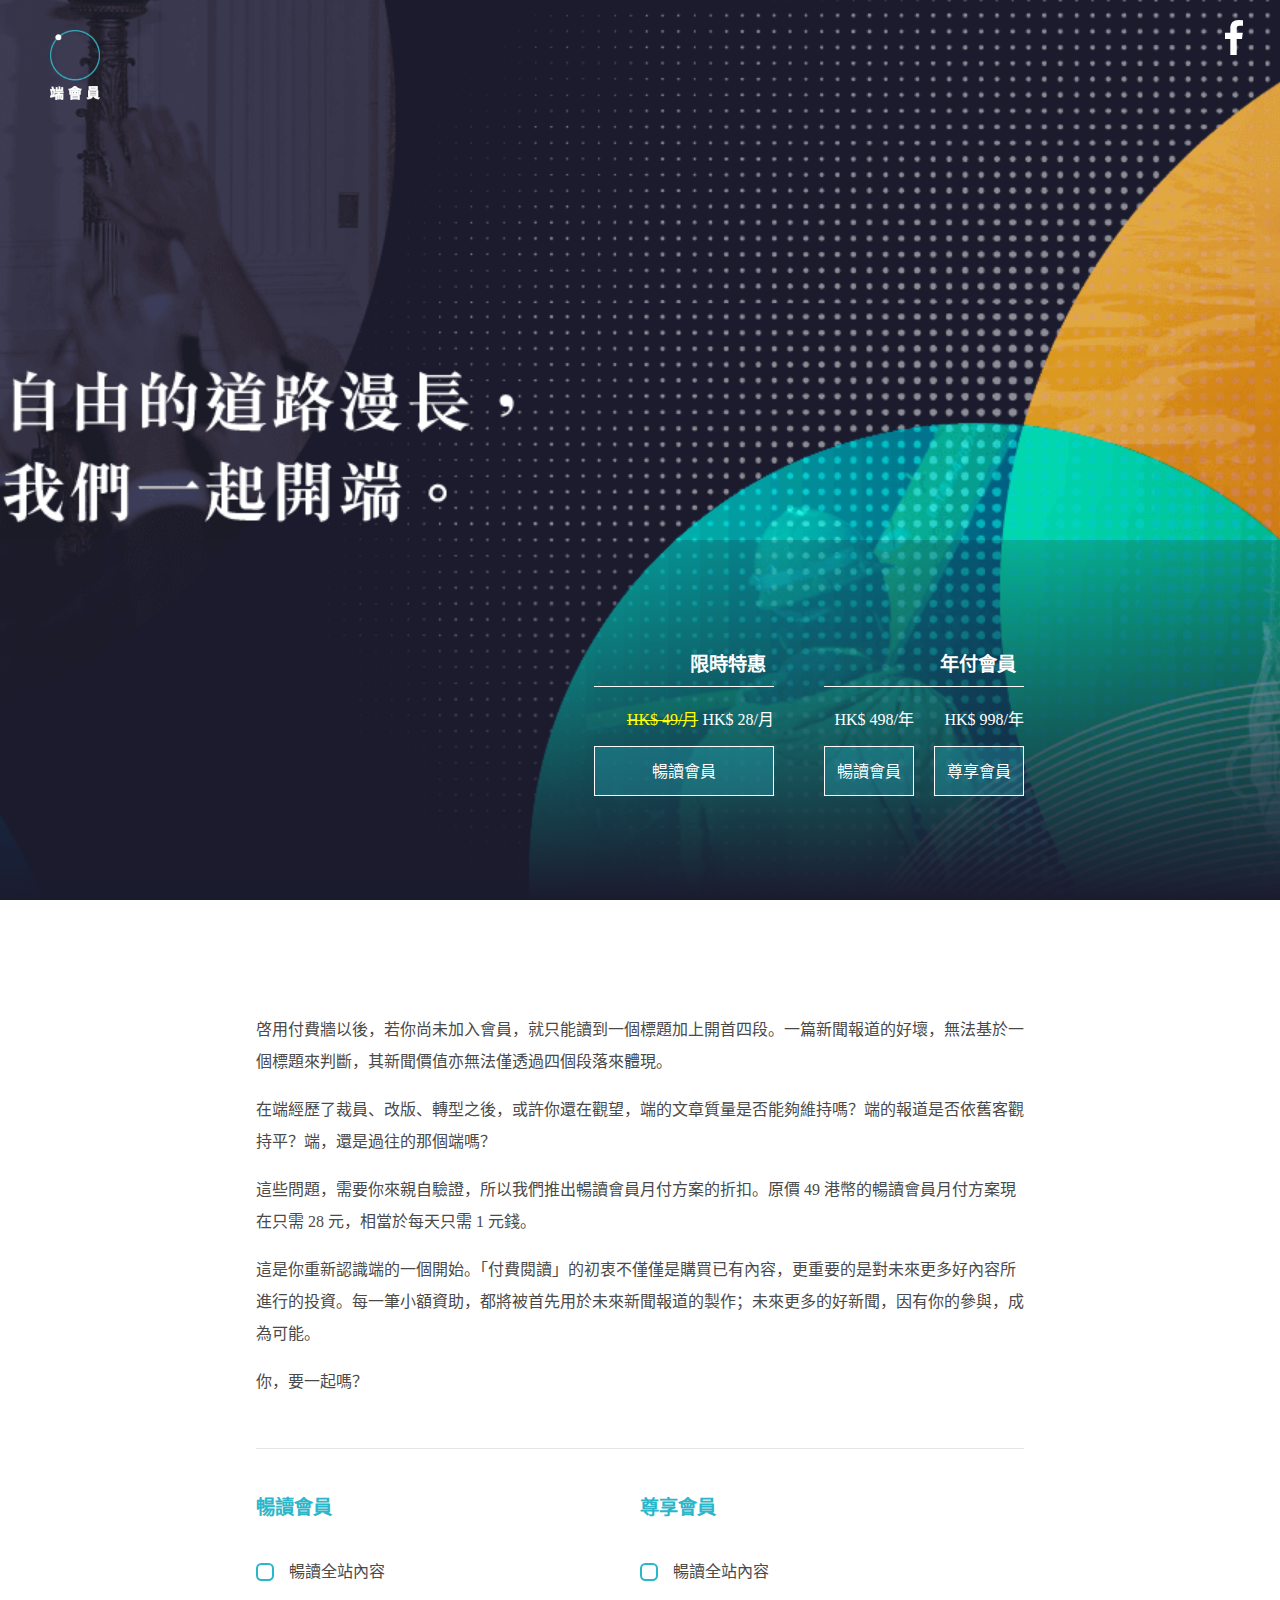
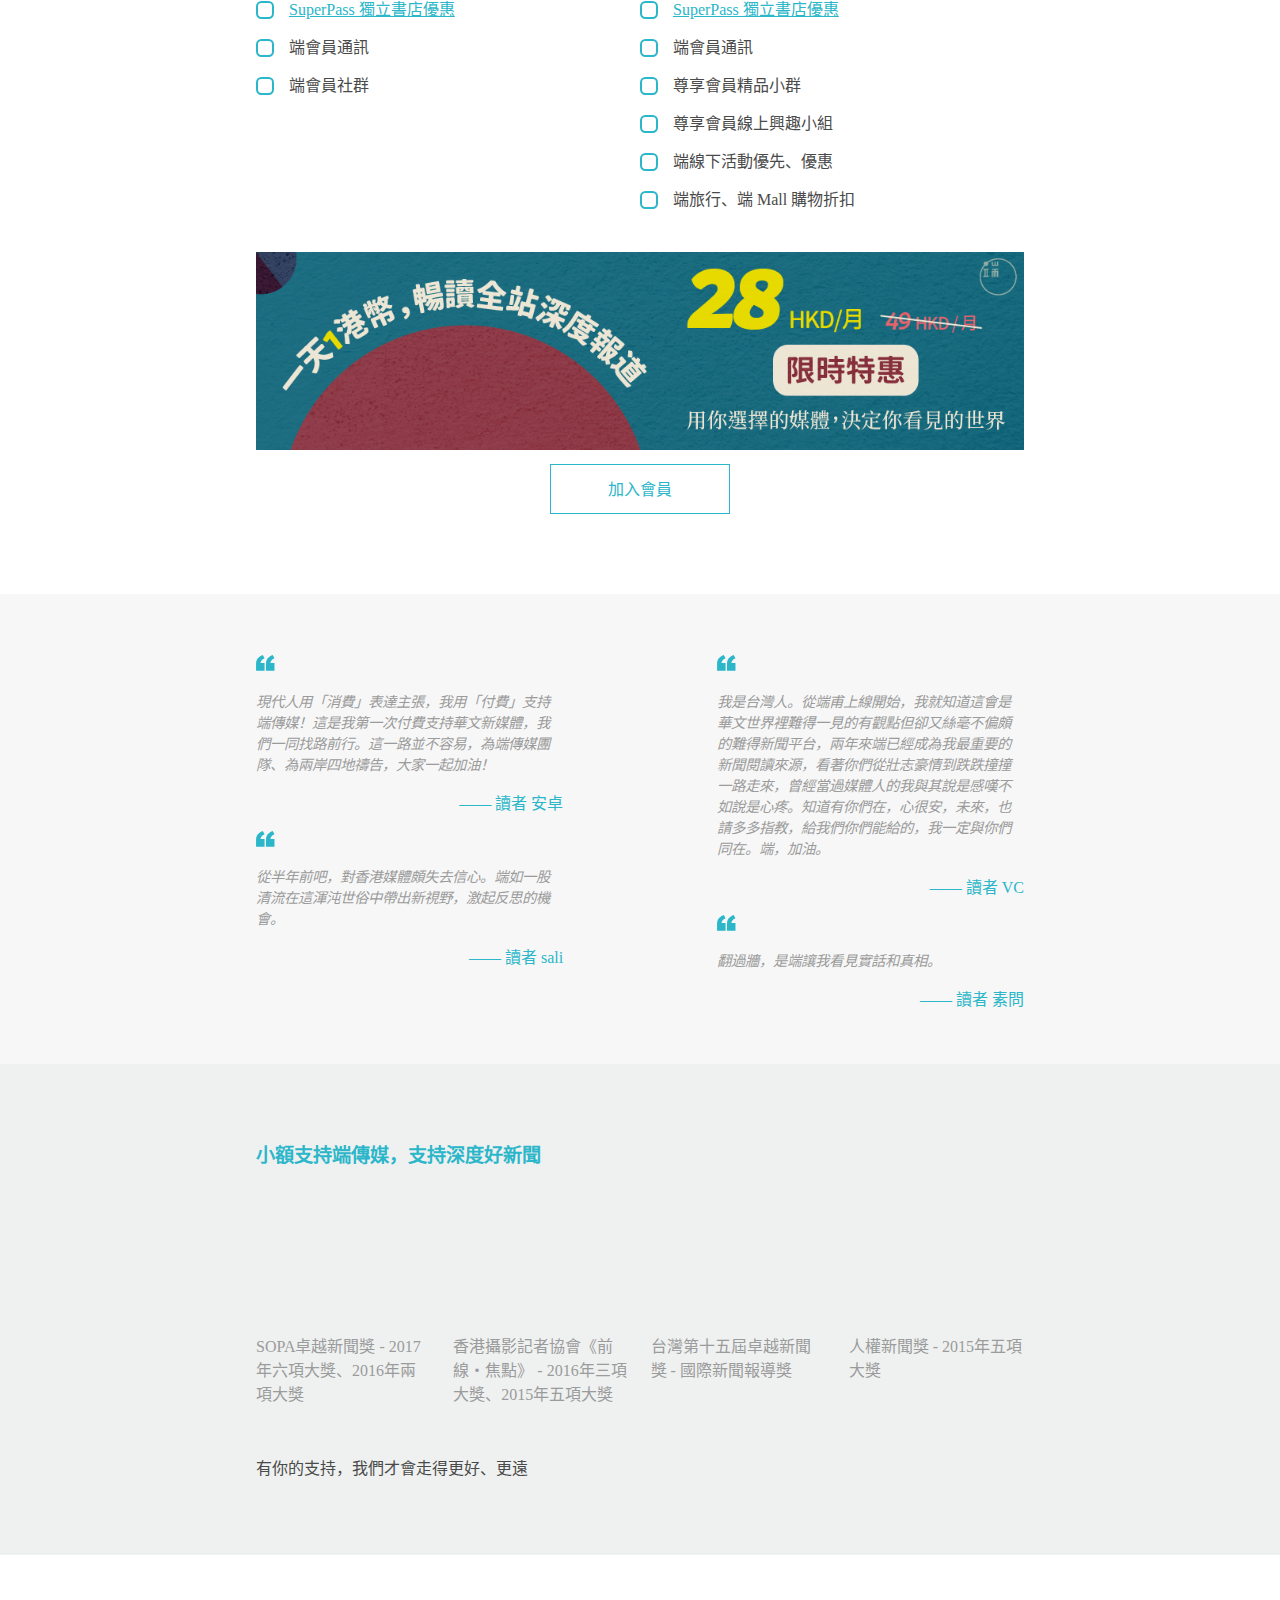
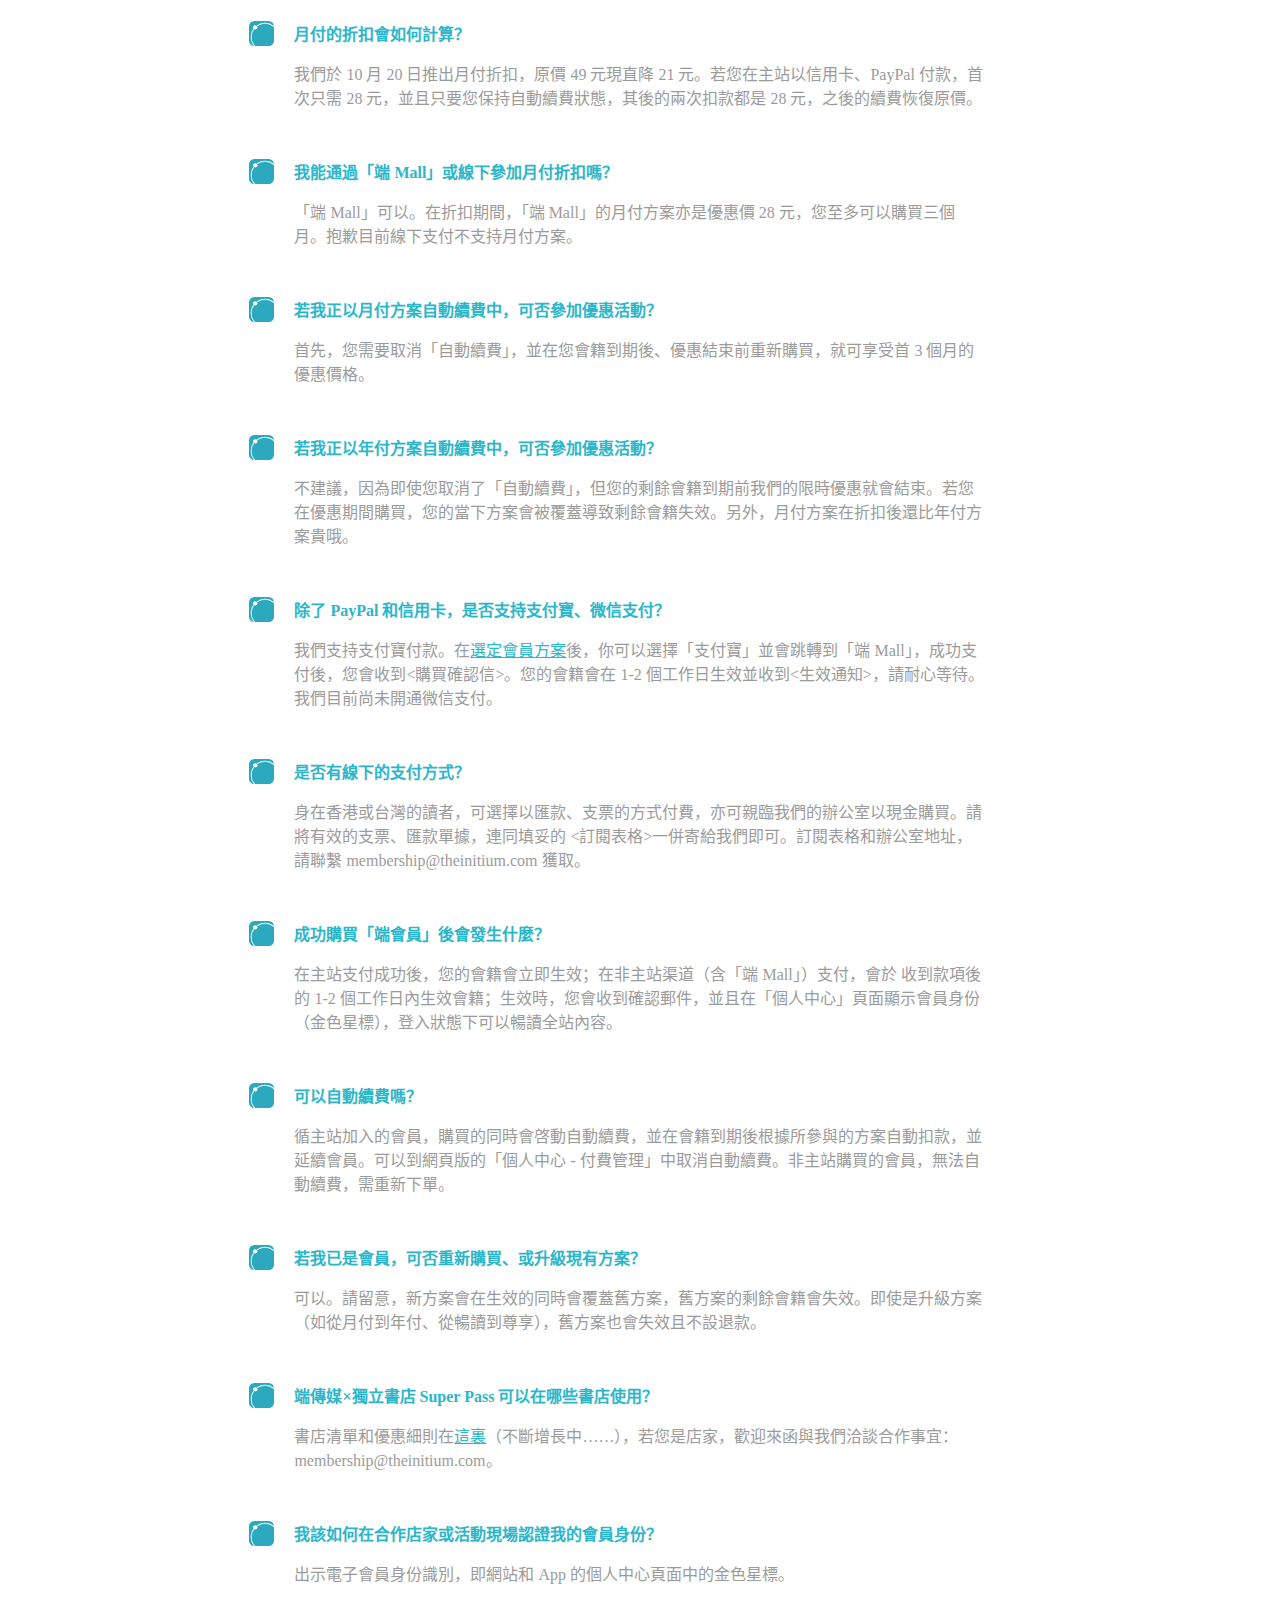
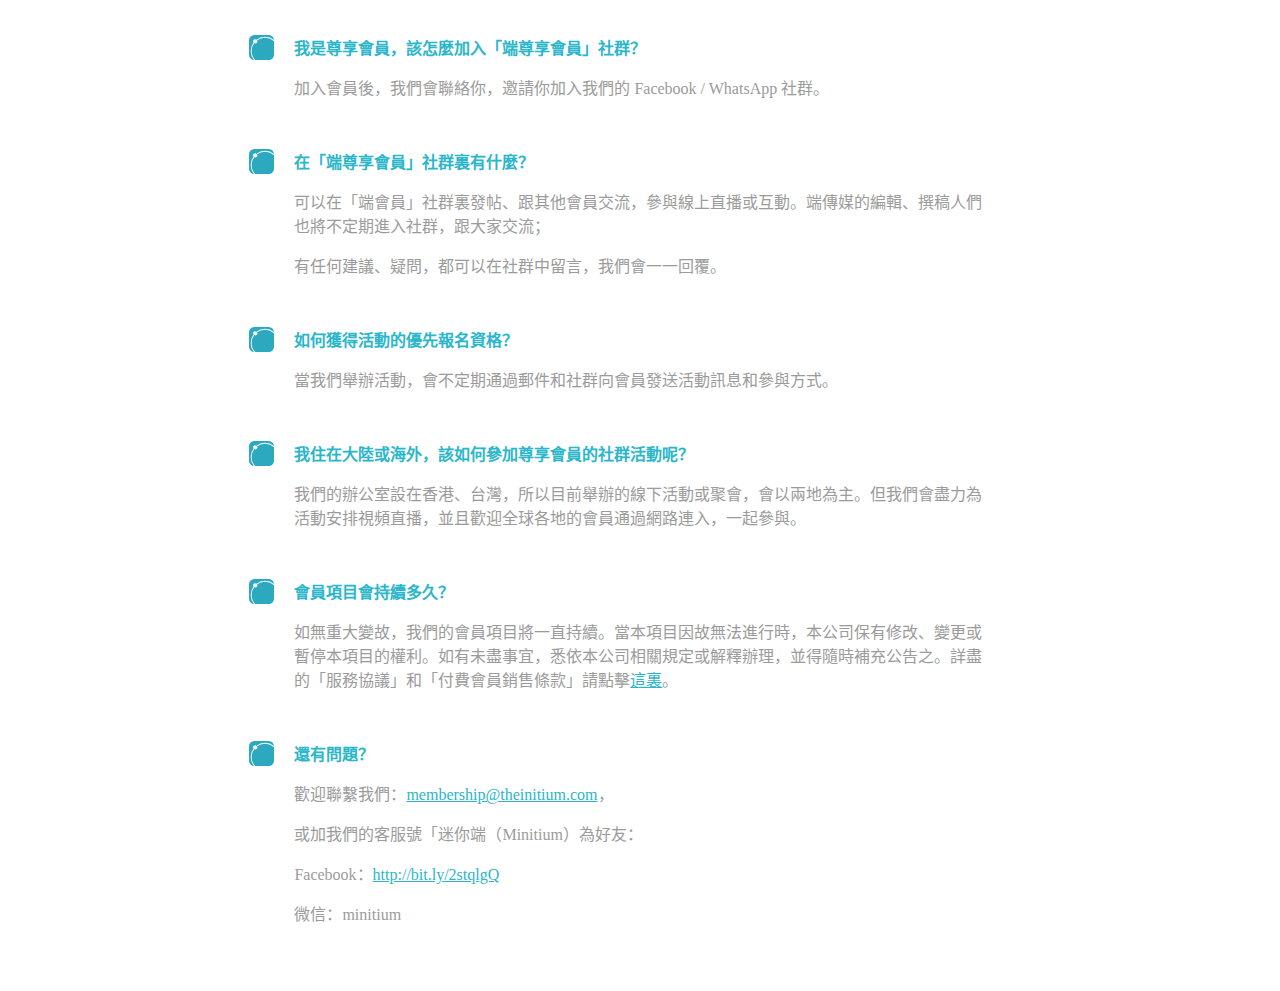
==== index.html @ 731ffb36 "deploy" ====
<!DOCTYPE html>
<html lang="zh-CN">
  <head>
  	<meta charset="UTF-8">
    <meta http-equiv="X-UA-Compatible" content="IE=Edge">
	  <meta name="viewport" content="width=device-width, initial-scale=1">
    <title>端傳媒會員計劃</title>
    <meta name="keywords" content="the initium membership,Initium Membership,端,端會員,Initium,Initium Media">
    <meta name="description" content="我們想找到你們，需要你們的支持；我們更想創造一個空間，讓你們找到彼此。">
    <meta property="og:site_name" content="Initium Media">
    <meta property="og:title" content="端傳媒推出會員計劃：自由的道路漫長，我們一起開端">
    <meta property="og:image" content="https://membership.theinitium.com/img/share.jpg">
    <meta property="og:type" content="article">
    <meta property="og:url" content="https://membership.theinitium.com/">
    <meta property="og:description" content="我們想找到你們，需要你們的支持；我們更想創造一個空間，讓你們找到彼此。">
    <meta name="twitter:card" content="summary_large_image">
    <meta name="twitter:site" content="@initiumnews">
    <meta name="twitter:title" content="端傳媒推出會員計劃：自由的道路漫長，我們一起開端">
    <meta name="twitter:description" content="我們想找到你們，需要你們的支持；我們更想創造一個空間，讓你們找到彼此。">
    <meta name="twitter:creator" content="@initiumnews">
    <meta name="twitter:image:src" content="https://membership.theinitium.com/img/share.jpg">
    <link rel="shortcut icon" href="/favicon.ico">
    <link href="styles/style.css" rel="stylesheet">
  </head>
  <body>
    <header>
      <div class="header">
        <img class="logo" src="img/logo.png" alt="">
        <svg width="500" height="500" viewBox="0 0 500 200" class="ball1">
            <defs>
                <linearGradient id="linear-gradient">
                    <stop offset="0" stop-color="#e86d77"/>
                    <stop offset="1" stop-color="#be5962"/>
                </linearGradient>
            </defs>
            <path id="motionPath" fill="none" stroke="none" stroke-miterlimit="10" d="M250,449.5 C139.819192,449.5 50.5,360.180808 50.5,250 C50.5,139.819192 139.819192,50.5 250,50.5 C360.180808,50.5 449.5,139.819192 449.5,250 C449.5,360.180808 360.180808,449.5 250,449.5 Z"/>
            <circle id="motionPath" fill="none" stroke="none" cx="250" cy="250" r="200"></circle>

            <circle id="circle" r="25" cx="0" cy="0" fill="url(#linear-gradient)" />

            <animateMotion
                     xlink:href="#circle"
                     dur="10s"
                     begin="0s"
                     fill="freeze"
                     repeatCount="indefinite">
              <mpath xlink:href="#motionPath" />
            </animateMotion>
        </svg>
        <svg width="500" height="500" viewBox="0 0 500 300" class="ball2">
            <defs>
                <linearGradient id="linear-gradient2">
                    <stop offset="0" stop-color="#edc97f"/>
                    <stop offset="1" stop-color="#cc9831"/>
                </linearGradient>
            </defs>
            <path id="motionPath2" fill="none" stroke="none" stroke-miterlimit="10" d="M250,449.5 C139.819192,449.5 50.5,360.180808 50.5,250 C50.5,139.819192 139.819192,50.5 250,50.5 C360.180808,50.5 449.5,139.819192 449.5,250 C449.5,360.180808 360.180808,449.5 250,449.5 Z"/>
            <circle id="motionPath2" fill="none" stroke="none" cx="250" cy="250" r="200"></circle>

            <circle id="circle2" r="28" cx="0" cy="0" fill="url(#linear-gradient2)" />

            <animateMotion
                     xlink:href="#circle2"
                     dur="15s"
                     begin="0s"
                     fill="freeze"
                     repeatCount="indefinite"
                     keyPoints="1;0"
                     keyTimes="0;1"
                     calcMode="linear"
                     >

              <mpath xlink:href="#motionPath2" />
            </animateMotion>
        </svg>
        <svg width="500" height="500" viewBox="0 0 400 400" class="ball3">
            <defs>
                <linearGradient id="linear-gradient3">
                    <stop offset="0" stop-color="#ffffff"/>
                    <stop offset="1" stop-color="#d6d6d6"/>
                </linearGradient>
            </defs>
            <path id="motionPath3" fill="none" stroke="none" stroke-miterlimit="10" d="M250,449.5 C139.819192,449.5 50.5,360.180808 50.5,250 C50.5,139.819192 139.819192,50.5 250,50.5 C360.180808,50.5 449.5,139.819192 449.5,250 C449.5,360.180808 360.180808,449.5 250,449.5 Z"/>
            <circle id="motionPath3" fill="none" stroke="none" cx="250" cy="250" r="200"></circle>

            <circle id="circle3" r="15" cx="0" cy="0" fill="url(#linear-gradient3)" />

            <animateMotion
                     xlink:href="#circle3"
                     dur="20s"
                     begin="0s"
                     fill="freeze"
                     repeatCount="indefinite">
              <mpath xlink:href="#motionPath3" />
            </animateMotion>
        </svg>
        <a href="https://www.facebook.com/sharer.php?s=100&u=https://membership.theinitium.com/" onclick="javascript:window.open(this.href,'','menubar=no,toolbar=no,resizable=yes,scrollbars=no,height=368,width=600'); return false;" title="分享到 facebook" class="facebook"><div id="share_btn"><img src="img/share.svg"></div></a>
      </div>
      <div class="mask">
        <div class="basic column">
          <p class="bold">限時特惠</p>
          <div class="column-container-2">
              <p><span class="line_through">HK$ 49/月</span> HK$ 28/月</p>
              <a class="subscribe" href="https://theinitium.com/subscription/checkout/basic_monthly" target="_blank">暢讀會員</a>
          </div>
        </div>
        <div class="premier column">
          <p class="bold">年付會員</p>
          <div class="column-container">
            <div class="monthly">
              <p>HK$ 498/年</p>
              <a class="subscribe" href="https://theinitium.com/subscription/checkout/basic_yearly_original" target="_blank">暢讀會員</a>
            </div>
            <div class="yearly">
              <p>HK$ 998/年</p>
              <a class="subscribe" href="https://theinitium.com/subscription/checkout/premium_yearly_original" target="_blank">尊享會員</a>
            </div>
          </div>
        </div>
      </div>
      <!-- <p class="note">注：眾籌特惠持續至 8 月 6 日，眾籌結束後恢復原價。</p> -->
    </header>
    <div class="content">
      <div id="bsmodal" class="modal">
        <div class="modal-content">
          <span class="close">&times;</span>
          <h1>「端傳媒✖️獨立書店」清單 | 端會員專屬優惠</h1>
          <hr>
          <!-- Book store #1 -->
          <h3>1.kubrick bc（油麻地店 Yau Ma Tei）</h3>
          <img src="img/kubrick.jpg">
          <p>kubrick二零零一年在香港百老匯電影中心毗鄰開業，名字借用電影大師Stanley Kubrick。為滿足一旁電影院觀眾的需要，提供相應的文化食品如書籍、影碟、唱片等，致力提供更好的藝術創作平台，推動文化創作。如今香港的kubrick已經發展成為多元化的文化聚散地，以出版圖書、表演藝術、閲讀分享會、合作學堂、藝術展覽等項目，與不同創作者和文化愛好者一起展示本土豐盛的藝術創作和生活文化。</p>
          <p>地址：油麻地眾坊街3號駿發花園 H2地舖（港鐵油麻地站 C 出口, 步行約5分鐘）</p>
          <p>電話號碼：2384 8929</p>
          <p>營業時間：</p>
          <p>— 書店 bookstore：11:30 - 22:00</p>
          <p>— 咖啡店 cafe：11:30 - 22:00</p>
          <p>— 影碟店 disc store：星期一至五，14:00 to 22:00；星期六日及，12:00 to 22:00</p>
          <h4>端傳媒會員優惠：憑「端傳媒」會員身份可以BC會員價選購紙本書一本，並憑當天收據免費獲贈港幣40元以下咖啡一杯</h4>
          <!-- Book store #2 -->
          <h3>2.Boven 雜誌圖書館</h3>
          <img src="img/boven1.jpg">

          <p>台灣首座專屬文創與專業設計之雜誌主題圖書館。</p>
          <p>全球首座雜誌圖書館。Boven現場藏書量約為20,000本，包括歐、美、日..等外文雜誌。舘內挑選全世界超過300種以上的設計、藝術、時尚、攝影雜誌，提供給創意人士靈感來源最重要的養分和精神糧食。</p>
          <p>地址：台北市大安區復興南路一段107巷5弄18號B1</p>
          <p>電話號碼：+886 2 2778 7526</p>
          <p>營業時間：星期一至日: 12:00-22:00</p>
          <h4>端傳媒會員優惠：端會員於3月底前，免費入館閲讀一次。原非會員入館費用 NT$300／人(day)，端會員出示憑證即可享入館優惠 NT$200／人(day)</h4>

          <!-- Book store #3 -->
          <h3>3.香港郵意明信片航海主題咖啡廳</h3>
          <img src="img/post.jpg">
          <p>簡介：主力宣傳Postcrossing文化，收集及展出世界各地郵票和明信片。邀請不同本土設計師和團體合作或自家設計，製作香港特色明信片。在這裏除了可以購買、寄出明信片，客人還可以在 Cafe 中休閒享用各式咖啡和小食。</p>
          <p>地址：灣仔安樂里地下D舖（港鐵銅鑼灣站 A 出口, 步行約10分鐘）</p>
          <p>電話號碼：3702 1078</p>
          <p>營業時間：星期一至日: 11:30-23:30</p>
          <h4>端傳媒會員優惠：咖啡買一送一</h4>

          <!-- Book store #4 -->
          <h3>4.國風堂書屋(Country wind bookstore)</h3>
          <img src="img/country.jpg">
          <p>簡介：外語敎材專門店，兒童敎材專門店。包含英語、日語、韓語、法語/德語/西班牙/俄語、其他語言、兒童、工藝等類別的書籍。 </p>
          <p>地址：九龍旺角西洋菜南街63號 2/F(近旺角地鐵站D3出口)</p>
          <p>電話號碼：2390 7099</p>
          <p>營業時間：週一，1:00 PM - 8:00 PM；週二至週六，1:00 PM - 9:30 PM；週日，1:00 PM - 7:00 PM</p>
          <h4>端傳媒會員優惠：在店內折扣基礎上再減5%（例如店內滿100元九折變為八五折，台灣書及特價品無此優惠）</h4>

          <!-- Book store #5 -->
          <h3>5.北角森記圖書貓貓書店</h3>
          <img src="img/cat.jpg">
          <p class="caption">攝：陳朗熹/端傳媒</p>
          <p>簡介：這裏既是愛書者的尋寶地，也是流浪貓的安樂窩。</p>
          <p>地址：北角英皇道193號英皇中心 地庫19號</p>
          <p>電話號碼：2578 5956</p>c
          <p>營業時間：週一至週六：12:30-22:00；週日：14:30-22:00</p>
          <h4>端傳媒會員優惠：二手書七折（買滿1000元再九折，特價書除外），金庸小說九折，新書全部八五折。</h4>

          <!-- Book store #6 -->
          <h3>6.序言書室</h3>
          <img src="img/xu.jpg">
          <p>簡介：序言書室主要售賣及代訂人文學科及社會科學之中英文學術書籍，包括︰文學、哲學、政治、社會學、歷史、文化研究等。不定期舉辦各項文化活動，如讀書會、座談會、新書發布會等，藉此推動閲讀風氣。</p>
          <p>序言書室作為一間文化學術書店正是要提供一個空間，讓人群聚合，互相激活對人生的感動和思考。希望書室能讓人多一點思索，少一點麻木。</p>
          <p>地址：西洋菜南街68號7字樓</p>
          <p>電話號碼：2395 0031</p>
          <p>營業時間：下午1時至晚上11時</p>
          <h4>端傳媒會員優惠：中文書九折，英文書九五折</h4>
        </div>
      </div>
      <!-- <div class="row">
        <a class="subscribe" href="https://theinitium.com/subscription/offers/" target="_blank">成為會員</a>
        <p class="price">現正眾籌</p>
      </div> -->
      <div class="intro">
        <br>
        <p>啓用付費牆以後，若你尚未加入會員，就只能讀到一個標題加上開首四段。一篇新聞報道的好壞，無法基於一個標題來判斷，其新聞價值亦無法僅透過四個段落來體現。</p>
        <p>在端經歷了裁員、改版、轉型之後，或許你還在觀望，端的文章質量是否能夠維持嗎？端的報道是否依舊客觀持平？端，還是過往的那個端嗎？</p>
        <p>這些問題，需要你來親自驗證，所以我們推出暢讀會員月付方案的折扣。原價 49 港幣的暢讀會員月付方案現在只需 28 元，相當於每天只需 1 元錢。</p>
        <p>這是你重新認識端的一個開始。「付費閱讀」的初衷不僅僅是購買已有內容，更重要的是對未來更多好內容所進行的投資。每一筆小額資助，都將被首先用於未來新聞報道的製作；未來更多的好新聞，因有你的參與，成為可能。</p>
        <p>你，要一起嗎？</p>
      </div>
      <hr>
      <div class="plansrow">
        <div class="plan">
          <!-- <div class="illustration"><img src="img/basic.jpg" alt=""></div> -->
            <ul class="description">
              <h2 class="bold">暢讀會員</h2>
              <li>暢讀全站內容</li>
              <li><a class="giftlink" id="bsbtn">SuperPass 獨立書店優惠</a></li>
              <li>端會員通訊</li>
              <li>端會員社群</li>
            </ul>
        </div>
        <div class="plan">
          <!-- <div class="illustration"><img src="img/premier.jpg" alt=""></div> -->
            <ul class="description">
                <h2 class="bold">尊享會員</h2>
                <li>暢讀全站內容</li>
                <li><a class="giftlink" id="bsbtn2">SuperPass 獨立書店優惠</a></li>
                <li>端會員通訊</li>
                <li>尊享會員精品小群</li>
                <li>尊享會員線上興趣小組</li>
                <li>端線下活動優先、優惠</li>
                <li>端旅行、端 Mall 購物折扣</li>
              </ul>
        </div>
      </div>
      <a target="_blank" href=" https://theinitium.com/subscription/offers/">
        <div class="illustration desk"><img src="img/discount.jpg" alt=""></div>
        <div class="illustration mobile"><img src="img/discount-mobile.jpg" alt=""></div>
      </a>
      <a class="subscribe dark" target="_blank" href=" https://theinitium.com/subscription/offers/">加入會員</a>
      <!-- <div class="row">
        <a class="subscribe" href="https://theinitium.com/subscription/offers/" target="_blank">成為會員</a>
        <p class="price">現正眾籌</p>
      </div> -->
    </div>
    <div class="testimonial">
      <div class="testrow1">
        <div class="test1">
          <img src="img/quote.svg" alt="">
          <p class="quote">現代人用「消費」表達主張，我用「付費」支持端傳媒！這是我第一次付費支持華文新媒體，我們一同找路前行。這一路並不容易，為端傳媒團隊、為兩岸四地禱告，大家一起加油！</p>
          <p class="credit">—— 讀者 安卓</p>
        </div>
        <div class="test2">
          <img src="img/quote.svg" alt="">
          <p class="quote">我是台灣人。從端甫上線開始，我就知道這會是華文世界裡難得一見的有觀點但卻又絲毫不偏頗的難得新聞平台，兩年來端已經成為我最重要的新聞閱讀來源，看著你們從壯志豪情到跌跌撞撞一路走來，曾經當過媒體人的我與其說是感嘆不如說是心疼。知道有你們在，心很安，未來，也請多多指教，給我們你們能給的，我一定與你們同在。端，加油。</p>
          <p class="credit">—— 讀者 VC</p>
        </div>
      </div>
      <div class="testrow2">
        <div class="test1">
          <img src="img/quote.svg" alt="">
          <p class="quote">從半年前吧，對香港媒體頗失去信心。端如一股清流在這渾沌世俗中帶出新視野，激起反思的機會。</p>
          <p class="credit">—— 讀者 sali</p>
        </div>
        <div class="test2">
          <img src="img/quote.svg" alt="">
          <p class="quote">翻過牆，是端讓我看見實話和真相。</p>
          <p class="credit">—— 讀者 素問</p>
        </div>
      </div>
    </div>
    <div class="awards">
      <h2>小額支持端傳媒，支持深度好新聞</h2>
      <br/>
      <ul class="album">
        <li class="album-item">
          <a href="https://theinitium.com/article/20170615-sopa/" class="item-link" target="_blank">
            <div class="item-cover" style="background-image: url(https://d32kak7w9u5ewj.cloudfront.net/static/img/portfolio/20170615-sopa.jpg)">
            </div>
          </a>
          <a href="https://theinitium.com/article/20170615-sopa/" class="item-name" target="_blank">
            SOPA卓越新聞獎 - 2017年六項大獎、2016年兩項大獎
          </a> 
        </li>
        <li class="album-item">
          <a href="https://theinitium.com/article/20170319-photo-hkppa/" class="item-link" target="_blank">
            <div class="item-cover" style="background-image: url(https://d32kak7w9u5ewj.cloudfront.net/static/img/portfolio/20170319-photo-hkppa.jpg)">
            </div>
          </a>
          <a href="https://theinitium.com/article/20170319-photo-hkppa/" class="item-name" target="_blank">
            香港攝影記者協會《前線・焦點》 - 2016年三項大獎、2015年五項大獎
          </a> 
        </li>
        <li class="album-item">
          <a href="https://theinitium.com/article/20161118-taiwan-excellence-news/" class="item-link" target="_blank">
            <div class="item-cover" style="background-image: url(https://d32kak7w9u5ewj.cloudfront.net/static/img/portfolio/20161118-taiwan-excellence-news.jpg)">
            </div>
          </a>
          <a href="https://theinitium.com/article/20161118-taiwan-excellence-news/" class="item-name" target="_blank">
            台灣第十五屆卓越新聞獎 - 國際新聞報導獎
          </a> 
        </li>
        <li class="album-item">
          <a href="https://theinitium.com/article/20160506-human-rights-press-awards/" class="item-link" target="_blank">
            <div class="item-cover" style="background-image: url(https://d32kak7w9u5ewj.cloudfront.net/static/img/portfolio/20160506-human-rights-press-awards.jpg)">
            </div>
          </a>
          <a href="https://theinitium.com/article/20160506-human-rights-press-awards/" class="item-name" target="_blank">
            人權新聞獎 - 2015年五項大獎
          </a> 
        </li>
      </ul>
      <br/>
      <p>有你的支持，我們才會走得更好、更遠</p>
    </div>
    <div class="content" id="qa">
    	<div class="qaunit">
    		<div class="question" id="q1">
          <p>月付的折扣會如何計算？</p>
        </div>
        <div class="answer">
          <p>我們於 10 月 20 日推出月付折扣，原價 49 元現直降 21 元。若您在主站以信用卡、PayPal 付款，首次只需 28 元，並且只要您保持自動續費狀態，其後的兩次扣款都是 28 元，之後的續費恢復原價。</p>
        </div>
        <div class="question" id="q2">
          <p>我能通過「端 Mall」或線下參加月付折扣嗎？</p>
        </div>
        <div class="answer">
          <p>「端 Mall」可以。在折扣期間，「端 Mall」的月付方案亦是優惠價 28 元，您至多可以購買三個月。抱歉目前線下支付不支持月付方案。</p>
        </div>
        <div class="question" id="q3">
          <p>若我正以月付方案自動續費中，可否參加優惠活動？</p>
        </div>
        <div class="answer">
          <p>首先，您需要取消「自動續費」，並在您會籍到期後、優惠結束前重新購買，就可享受首 3 個月的優惠價格。</p>
        </div>
        <div class="question" id="q4">
          <p>若我正以年付方案自動續費中，可否參加優惠活動？</p>
        </div>
        <div class="answer">
          <p>不建議，因為即使您取消了「自動續費」，但您的剩餘會籍到期前我們的限時優惠就會結束。若您在優惠期間購買，您的當下方案會被覆蓋導致剩餘會籍失效。另外，月付方案在折扣後還比年付方案貴哦。</p>
        </div>
        <div class="question" id="q5">
          <p>除了 PayPal 和信用卡，是否支持支付寶、微信支付？</p>
        </div>
        <div class="answer">
          <p>我們支持支付寶付款。在<a class="giftlink" target="_blank" href="https://theinitium.com/subscription/offers/">選定會員方案</a>後，你可以選擇「支付寶」並會跳轉到「端 Mall」，成功支付後，您會收到<購買確認信>。您的會籍會在 1-2 個工作日生效並收到<生效通知>，請耐心等待。我們目前尚未開通微信支付。</p>
        </div>
        <div class="question" id="q6">
          <p>是否有線下的支付方式？</p>
        </div>
        <div class="answer">
          <p>身在香港或台灣的讀者，可選擇以匯款、支票的方式付費，亦可親臨我們的辦公室以現金購買。請將有效的支票、匯款單據，連同填妥的 <訂閱表格>一併寄給我們即可。訂閱表格和辦公室地址，請聯繫 membership@theinitium.com 獲取。</p>
        </div>
        <div class="question" id="q7">
          <p>成功購買「端會員」後會發生什麼？</p>
        </div>
        <div class="answer">
          <p>在主站支付成功後，您的會籍會立即生效；在非主站渠道（含「端 Mall」）支付，會於 收到款項後的 1-2 個工作日內生效會籍；生效時，您會收到確認郵件，並且在「個人中心」頁面顯示會員身份（金色星標），登入狀態下可以暢讀全站內容。</p>
        </div>
        <div class="question" id="q8">
          <p>可以自動續費嗎？</p>
        </div>
        <div class="answer">
          <p>循主站加入的會員，購買的同時會啓動自動續費，並在會籍到期後根據所參與的方案自動扣款，並延續會員。可以到網頁版的「個人中心 - 付費管理」中取消自動續費。非主站購買的會員，無法自動續費，需重新下單。</p>
        </div>
        <div class="question" id="q9">
          <p>若我已是會員，可否重新購買、或升級現有方案？</p>
        </div>
        <div class="answer">
          <p>可以。請留意，新方案會在生效的同時會覆蓋舊方案，舊方案的剩餘會籍會失效。即使是升級方案（如從月付到年付、從暢讀到尊享），舊方案也會失效且不設退款。</p>
        </div>
        <div class="question" id="q10">
          <p>端傳媒×獨立書店 Super Pass 可以在哪些書店使用？</p>
        </div>
        <div class="answer">
          <p>書店清單和優惠細則在<a class="giftlink" target="_blank" href="https://theinitium.com/article/membership-bookstore-list/">這裏</a>（不斷增長中……），若您是店家，歡迎來函與我們洽談合作事宜：membership@theinitium.com。</p>
        </div>
        <div class="question" id="q7">
          <p>我該如何在合作店家或活動現場認證我的會員身份？</p>
        </div>
        <div class="answer">
          <p>出示電子會員身份識別，即網站和 App 的個人中心頁面中的金色星標。</p>
        </div>
        <div class="question" id="q8">
          <p>我是尊享會員，該怎麼加入「端尊享會員」社群？</p>
        </div>
        <div class="answer">
          <p>加入會員後，我們會聯絡你，邀請你加入我們的 Facebook / WhatsApp 社群。</p>
        </div>
        <div class="question" id="q9">
          <p>在「端尊享會員」社群裏有什麼？</p>
        </div>
        <div class="answer">
          <p>可以在「端會員」社群裏發帖、跟其他會員交流，參與線上直播或互動。端傳媒的編輯、撰稿人們也將不定期進入社群，跟大家交流；</p>
          <p>有任何建議、疑問，都可以在社群中留言，我們會一一回覆。</p>
        </div>
        <div class="question" id="q10">
          <p>如何獲得活動的優先報名資格？</p>
        </div>
        <div class="answer">
          <p>當我們舉辦活動，會不定期通過郵件和社群向會員發送活動訊息和參與方式。</p>
        </div>
        <div class="question" id="q11">
          <p>我住在大陸或海外，該如何參加尊享會員的社群活動呢？</p>
        </div>
        <div class="answer">
          <p>我們的辦公室設在香港、台灣，所以目前舉辦的線下活動或聚會，會以兩地為主。但我們會盡力為活動安排視頻直播，並且歡迎全球各地的會員通過網路連入，一起參與。</p>
        </div>
        <div class="question" id="q12">
          <p>會員項目會持續多久？</p>
        </div>
        <div class="answer">
          <p>如無重大變故，我們的會員項目將一直持續。當本項目因故無法進行時，本公司保有修改、變更或暫停本項目的權利。如有未盡事宜，悉依本公司相關規定或解釋辦理，並得隨時補充公告之。詳盡的「服務協議」和「付費會員銷售條款」請點擊<a target="_blank" class="giftlink" href="https://theinitium.com/misc/agreement/">這裏</a>。</p>
        </div>
        <div class="question" id="q13">
          <p>還有問題？</p>
        </div>
        <div class="answer">
          <p>歡迎聯繫我們：<a class="giftlink" href="mailto:membership@theinitium.com?Subject=Hello%20Initium" target="_top">membership@theinitium.com</a>，</p>
            <p>或加我們的客服號「迷你端（Minitium）為好友：
          </p>
          <p>Facebook：<a class="giftlink" target="_blank" href="http://bit.ly/2stqlgQ">http://bit.ly/2stqlgQ</a></p>
          <p>微信：minitium</p>
        </div>
    	</div>
    </div>
    <!-- <div class="footer">

    </div> -->
  </body>
  <script>

  //modal
  var modal = document.getElementById('bsmodal');
  var btn = document.getElementById('bsbtn');
  var btn2 = document.getElementById('bsbtn2');
  var span = document.getElementsByClassName("close")[0];
  btn.onclick = function() {
    modal.style.display = "block";
  };
  btn2.onclick = function() {
    modal.style.display = "block";
  };
  span.onclick = function(){
    modal.style.display = "none";
  };
  window.onclick = function(event) {
    if (event.target == modal) {
      modal.style.display = "none";
    }
  };
  //traffic

     (function(i,s,o,g,r,a,m){i['GoogleAnalyticsObject']=r;i[r]=i[r]||function(){
     (i[r].q=i[r].q||[]).push(arguments)},i[r].l=1*new Date();a=s.createElement(o),
     m=s.getElementsByTagName(o)[0];a.async=1;a.src=g;m.parentNode.insertBefore(a,m)
     })(window,document,'script','https://www.google-analytics.com/analytics.js','ga');

     ga('create', 'UA-65642613-10', 'auto');
     ga('send', 'pageview');


  </script>
</html>
---- styles/style.css ----
body{
  color:#4A4A4A;
  font:Hoefler Text, Songti TC, serif;
  margin: 0;
  padding: 0;
}
h1{
  color: #000;
  font: 1.5em Arial, sans-serif;
  line-height: 2em;
  text-align: center;
}
h2 {
  font-size: 1.2em;
  font-weight: 800;
  color: #2bb6c9; 
}
h3{
  color: #000;
  font: 1.2em Hoefler Text, Songti TC, serif;
  line-height: 1.5em;
}
h4{
  color: #000;
  font-family: Helvetica Neue, Arial, PingFang TC, Hiragino Sans GB, Microsoft Yahei, sans-serif;
  font-weight: bold;
}
a {
  text-decoration: none;
}
ul, li {
  list-style: none;
}
.caption{
  font-weight: 400;
  font-family: Hoefler Text, Songti TC, serif;
  font-size: 14px;
  margin-top: 10px;
  color: #838383;
  line-height: 1.882
}
.testimonial img {
	max-width: 100%;
}
hr{
  display: block;
  height: 1px;
  border: 0;
  border-top: 1px solid #e5e5e5;
  margin: 1em 0;
  padding: 0;
}
.logo{
  width: 50px;
  margin-top: 20px;
  margin-left: 30px;
  float: left;
}
.facebook{
  width: 35px;
  height: 35px;
  position: absolute;
  top:20px;
  right: 20px;
}
#share_btn{
  width: 100%;
  height: 100%;
  display: block;
}
#share_btn img{
  height: 100%;
  -webkit-transition: height 0.5s ease;
  -moz-transition: height 0.5s ease;
  -o-transition: height 0.5s ease;
  transition: height 0.5s ease;
}
#share_btn:hover img{
  height: 120%;
}
.logob{
  display: block;
  width: 80px;
  margin: 60px auto 10px auto;
}
.ball1{
  width: 500px;
  height: 500px;
  position: absolute;
  left:-150px;
  bottom: 0px;
}
.ball2{
  width: 500px;
  height: 500px;
  position: absolute;
  bottom: 0px;
  right: 50px;
}

.ball3{
  width: 600px;
  height: 600px;
  position: absolute;
  top: 0px;
  right: 0px;
}
.header {
  margin: 0 auto
  width:100%;
  box-sizing: border-box;
  padding: 10px 20px;
  background: #2bb6c9 url("../img/bg3.png") no-repeat top center;
  background-size: cover;
  height: 100vh;
  position: relative;
  top: 0px;
  background-size: cover;
}
.mask {
  padding: 0 20%;
  width: 100%;
  height: 40vh;
  position: absolute;
  bottom: 0;
  background: linear-gradient(rgba(27,27,46,0.2), rgba(27,27,46,1));
  display: flex;
  justify-content: flex-end;
  align-items: center;
  color: white;
  box-sizing: border-box;
  text-align: right;
}
.note {
  font-size: 0.8em;
  width: 60%;
  margin: 10px auto;
}
.bold {
  font-weight: 800;
  font-size: 1.2em;
  /*color: #007B88;
  background-color: rgba(255,255,255,0.8);*/
  padding: 0.3em 0;
  padding-right: 0.4em;
  padding-bottom: 0.5em;
  border-bottom: 1px solid white;
}
.column {
  margin-left: 50px;
}
.midtitle{
  text-align: center;
  margin-top: 50px;
}
.content{
  margin: 66px auto;
  width: 60%;
}
.intro{
  margin: 0 auto 50px auto;
  text-align: center;
  line-height: 2em;
  max-width: 820px;
  text-align: left;
}

.plansrow{
  margin: 20px auto 20px auto;
  width: 100%;
  display: -webkit-flex; /* Safari */
  display: flex;
  max-width: 820px;
}
.plan{
  -webkit-flex: 1;  /* Safari 6.1+ */
  -ms-flex: 1;  /* IE 10 */    
  flex: 1;
}

.giftlink{
  color: #2bb6c9; 
  text-decoration: underline;
}
.giftlink:hover,
.giftline:focus{
  cursor: pointer;
}
.modal{
  display: none;
  position: fixed;
  z-index: 1;
  left: 0;
  top: 0;
  width: 100%;
  height: 100%;
  overflow: auto;
  background-color: rgba(0,0,0,0.4);
}
.modal-content{
  background-color: #ffffff;
  margin: 15% auto;
  padding: 30px;
  border: none;
  width: 650px;
}

.close{
  color: #aaa;
  float: right;
  font-size: 1.5em;
  font-weight: bold;
}
.close:hover,
.close:focus {
    color: black;
    text-decoration: none;
    cursor: pointer;
}
.illustration {
	display: block; 
	/*width: 70%; */
	height: auto; 
  width: 100%;
	/*margin: 20px auto; */
}
.illustration.mobile {
  display: none;
}
.illustration img {
  width: 100%;
}
.description{
  line-height: 2em;
  padding: 0;
}
.description li:before {
  content: "";
  position: relative;
  color: black;
  text-align: center;
  line-height: 30px;
  margin-top: 9px;
  width: 14px;
  height: 14px;
  border-radius: 30%;
  display: inline-block;
  margin-right: 15px;
  border: 2px solid #2bb6c9;
  top: 4px;
}
.row{
  margin: 10px auto 20px auto;
  width: 100%;
}
.subscribe{
  display: block;
  width: 180px;
  height: 50px;
  padding: 11px;
  box-sizing: border-box;
  border: 1px solid white;
  margin: 10px auto 20px auto;
  background-color: rgba(43,182,201,0.3);
  color: white;
  font: 1em Arial, sans-serif;
  text-align: center;
  text-decoration: none;
  -webkit-transition: .5s ease;
  -moz-transition: .5s ease ;
  -o-transition: .5s ease;
  transition: .5s ease ;
}
.subscribe.dark {
  background-color: transparent;
  border: 1.5px solid rgb(43,182,201);
  color: rgb(43,182,201);
}
.yearly {
  margin-left: 20px;
}
/*.premier .bold {
  border-color: transparent;
}*/
.line_through {
  text-decoration: line-through;
  color: yellow;
}
.column-container .subscribe {
  width: 90px;
}
.column-container {
  display: flex;
  margin-top: -1em;
}
a.subscribe:hover,
a.subscribe:focus {
  background-color: #2bb6c9;
  border:none;
  color: #fff;
}
.price{
  text-align: center;
  font: 1.2em;
  color: #9B9B9B;
  text-decoration: none;
}

.awards {
  margin: 0px auto 0 auto;
  background-color: #EFF1F1;
  padding: 60px 20%;
}

.album {
    display: flex;
    flex-flow: row wrap;
    margin-left: auto;
    margin-right: auto;
    padding: 0;
}

.album-item {
      -webkit-box-flex: 0;
    -ms-flex-positive: 0;
    flex-grow: 0;
    -ms-flex-negative: 0;
    flex-shrink: 0;
    -ms-flex-preferred-size: calc(24.975% - 16.5px);
    flex-basis: calc(24.975% - 16.5px);
    max-width: calc(24.975% - 16.5px);
    width: calc(24.975% - 16.5px);
}

.album-item:nth-child(1n) {
    margin-right: 22px;
    margin-left: 0;
}

.album-item:nth-child(4n) {
    margin-right: 0;
    margin-left: auto;
}

.item-cover:after {
    content: "";
    display: block;
    padding-bottom: 60%;
}

.item-cover {
  margin-bottom: 10px;
  position: relative;
  width: 100%;
      background-repeat: no-repeat;
    background-position: 50%;
    background-size: cover;
}
.item-name {
  color: #9B9B9B;
}
.testimonial{
  margin: 80px auto 0 auto;
  background-color: #F7F7F7;
  padding: 60px 20%;
}
.testrow1{
  margin: 10 auto;
  width: 100%;
  height: 150px;
}
.testrow2{
  margin: 10 auto;
  width: 100%;
  height: 200px;
}
.test1{
  float: left;
  margin: 0 auto;
  width: 40%;
}
.test2{
  float: right;
  margin: 0 auto;
  width: 40%;
}
.quote{
  color: #9B9B9B;
  font:italic .9em Arial, sans-serif;
}
.credit{
  text-align: right;
  color: #2BB6C9;
}
.qatitle{
  font: 2em Arial, sans-serif;
}
.qaunit{
  width: 90%;
  margin: 10px auto;
}
.question:before {
  display: block;
  width: 25px;
  height: 25px;
  position: relative;
  left: -20px;
  content: url('../img/inicon.svg');
  float:left;
}
.question{
  margin-top:50px;
  margin-left: -25px;
  font-weight: bold;
  color: #2BB6C9;
}
.answer{
  color: #9B9B9B;
}
.footer{
  margin: 0 auto;
  padding: 30px 10%;
  width: 100%;
  background-color: #1b1b2d;
  font: .8em Arial, sans-serif;
  box-sizing: border-box;
}

@media screen and (max-width: 620px){
  h1{
    margin-bottom: 20px;
  }
  .header{
    height: 60vh;
    background-position: 34% 50%;
    background-size: cover;
  }
  .mask {
    position: relative;
    height: 40vh;
    background-color: rgb(27,27,46);
    padding: 0 20px;
    justify-content: space-around;
    width: 100%;
  }
  .mask p {
    font-size: 0.8em;
  }
  .column {
    margin: 0;
  }
  .subscribe {
    font-size: 0.9em;
    width: auto;
    height: auto;
  }
  .column-container .subscribe {
    width: auto;
  }
  .yearly {
    margin-left: 6px;
  }
  .column-container {
    margin-top: -0.8em;
  }
  .logo{
    width:35px;
    margin-top: 10px;
    margin-left: 10px;
  }
  .logob{
    width: 60px;
    margin: 20px auto 80px auto;
  }
  .content{
    padding: 50px 40px;
    width: 100%;
    box-sizing: border-box;
    margin: 0;
  }
  .modal-content{
  width: 90%;
  }
  .intro{
    font-size: .9em;
    line-height: 2em;
  }
  .plansrow{
    margin: 0px auto 50px auto;
    flex-direction: column;
  }
  .description{
    height: auto;
    font-size: .9em;
  }
  .plan1{
    float: none;
    width: 100%;
    height: auto;
  }
  .plan2{
    float: none;
    width: 100%;
    height: auto;
  }
  .illustration{
    width: 100%;
    height: auto;
  }
  .illustration.desk {
    display: none;
  }
  .illustration.mobile {
    display: block;
  }
  .testimonial{
    padding: 30px 40px;
  }
  .testrow1{
    height: auto;
  }
  .testrow2{
    height: auto;
  }
  .test1{
    float: none;
    width: 100%;
    margin: 0
  }
  .test2{
    float: none;
    width: 100%;
    margin: 0;
  }
  .awards {
    font-size: 0.9em;
    width: 100%;
    padding: 30px 40px;
    box-sizing: border-box;
  }
  .album-item {
    flex-basis: calc(49.95% - 11px);
    max-width: calc(49.95% - 11px);
    width: calc(49.95% - 11px);
    margin-bottom: 10px;
    font-size: 0.8em;
  }
  .album-item:nth-child(2n) {
    margin-right: 0;
    margin-left: auto;
  }
  .ball1{
    width:220px;
    height: 220px;
  }
  .ball2{
    width:220px;
    height: 220px;
  }
  .ball3{
    width:220px;
    height: 220px;
  }
  .qaunit{
    font-size: .9em;
  }
  .question:before{
    width: 6%;
    height: 20px;
    left: -10px;
  }
  .question{
    margin-left: -20px;
  }
  .question p {
    display: inline-block;
    width: 94%;
    margin-top: 0;
  }
  .qatitle{
  font: 1.5em Arial, sans-serif;
  }
  .note {
    width: 100%;
    padding: 0 40px;
    margin: 10px auto;
    box-sizing: border-box;
  }
}
@media screen (min-width: 601px) and (max-width: 1200px){
  .testimonial{
    padding: 60px 10%;
  }
  .header{
    height: 300px;
  }
  .description{
    height: 360px;
  }
}
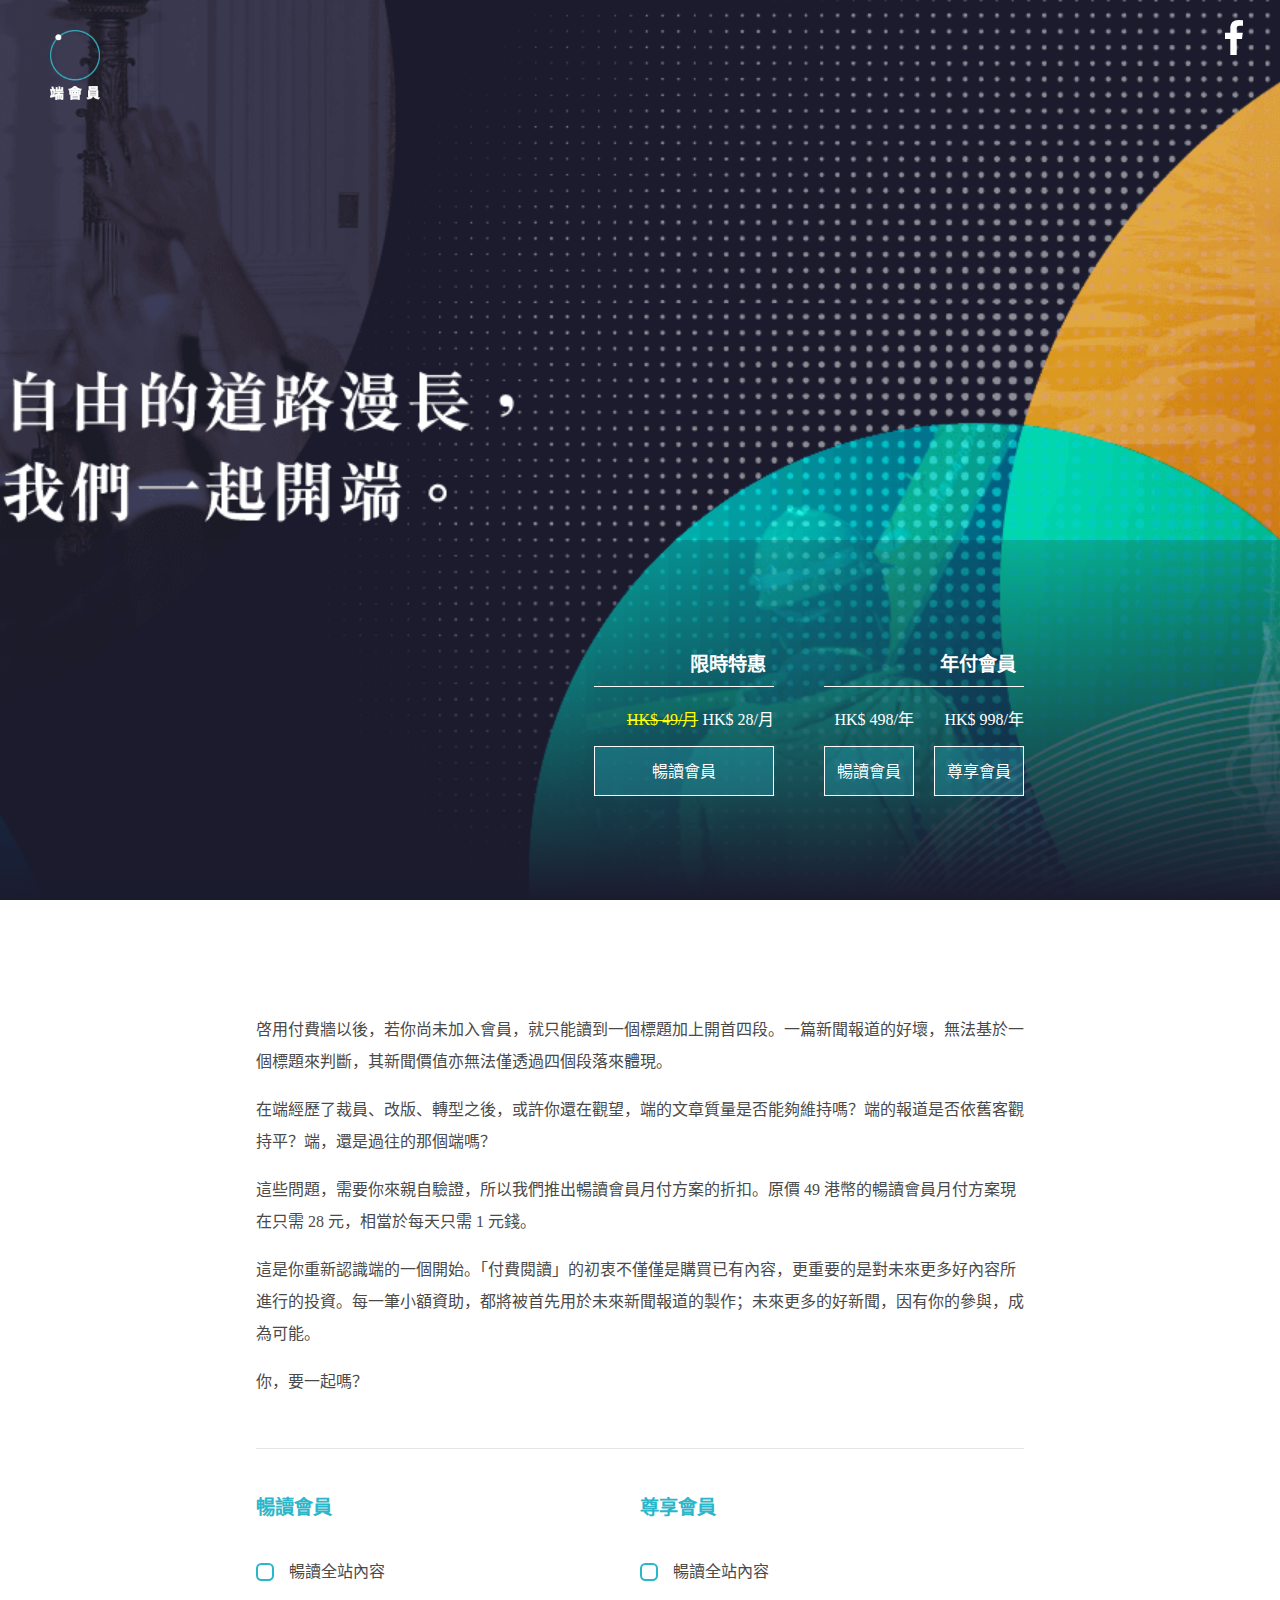
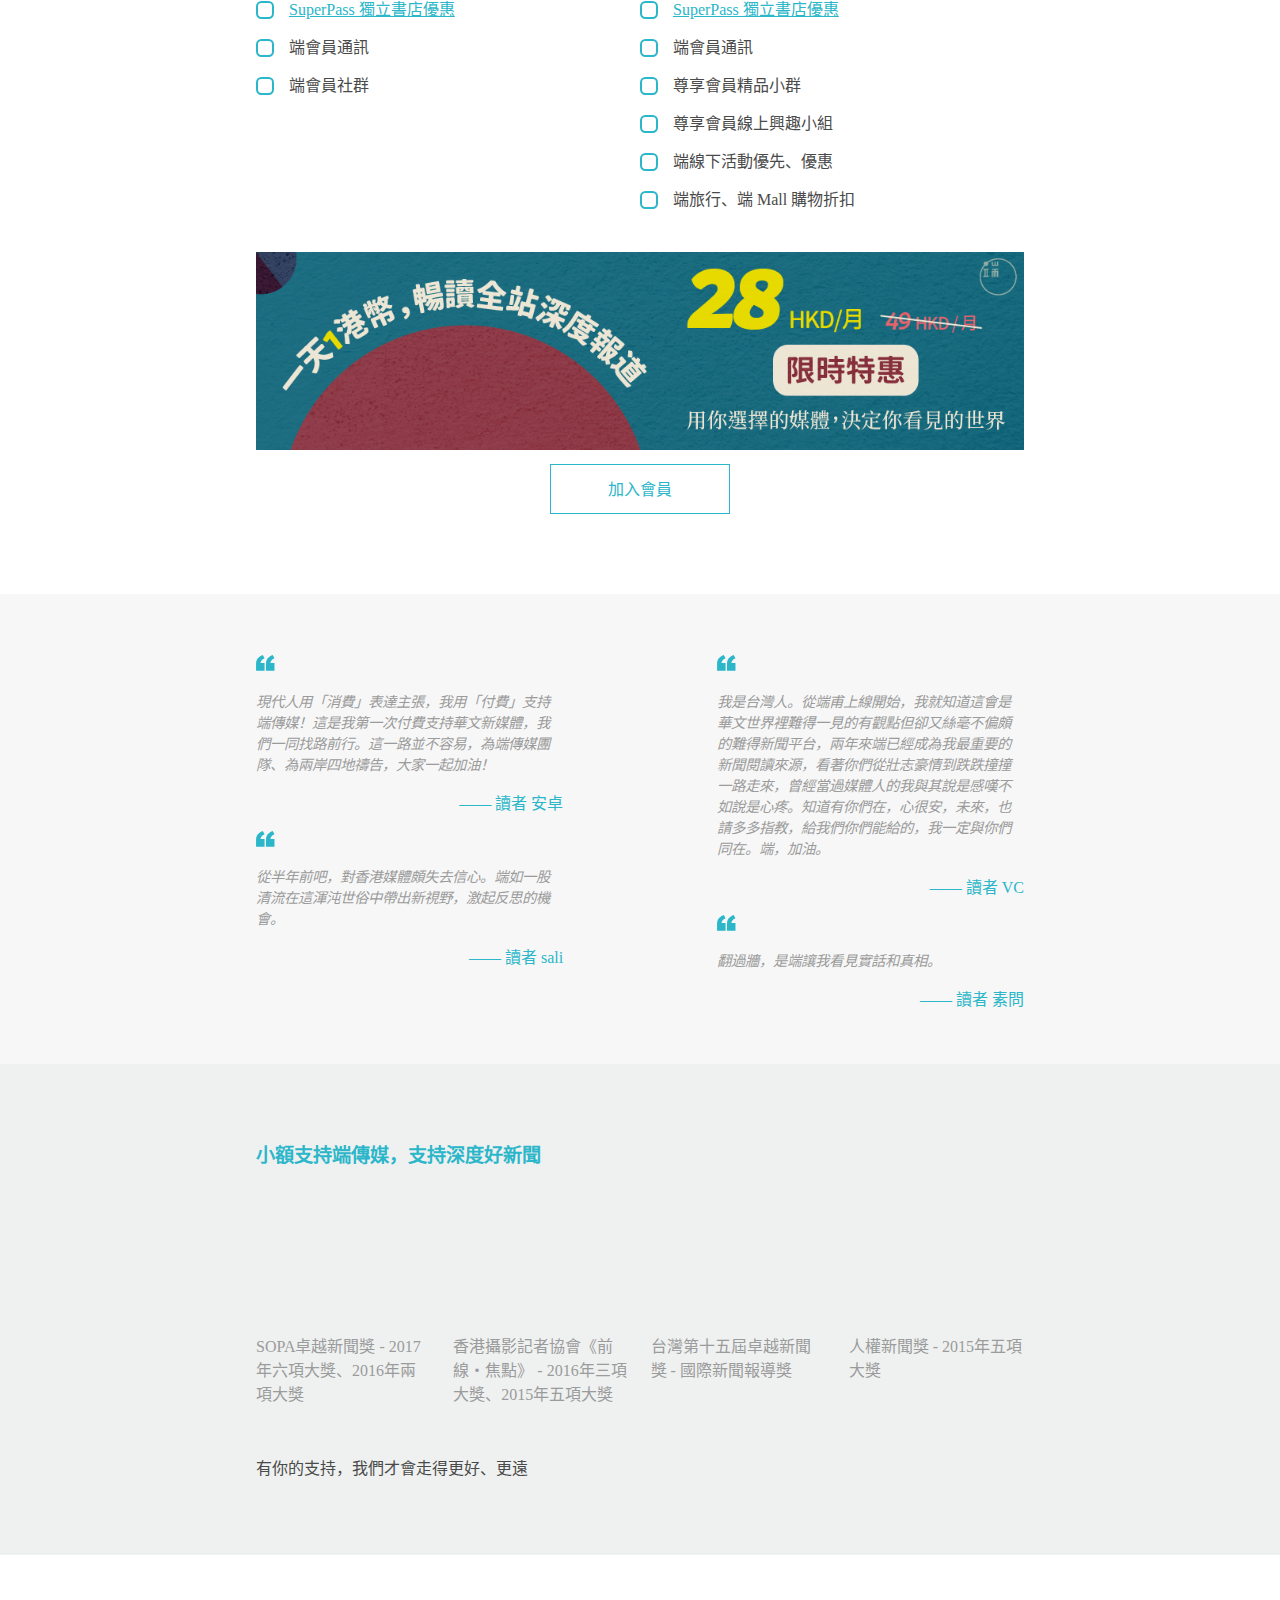
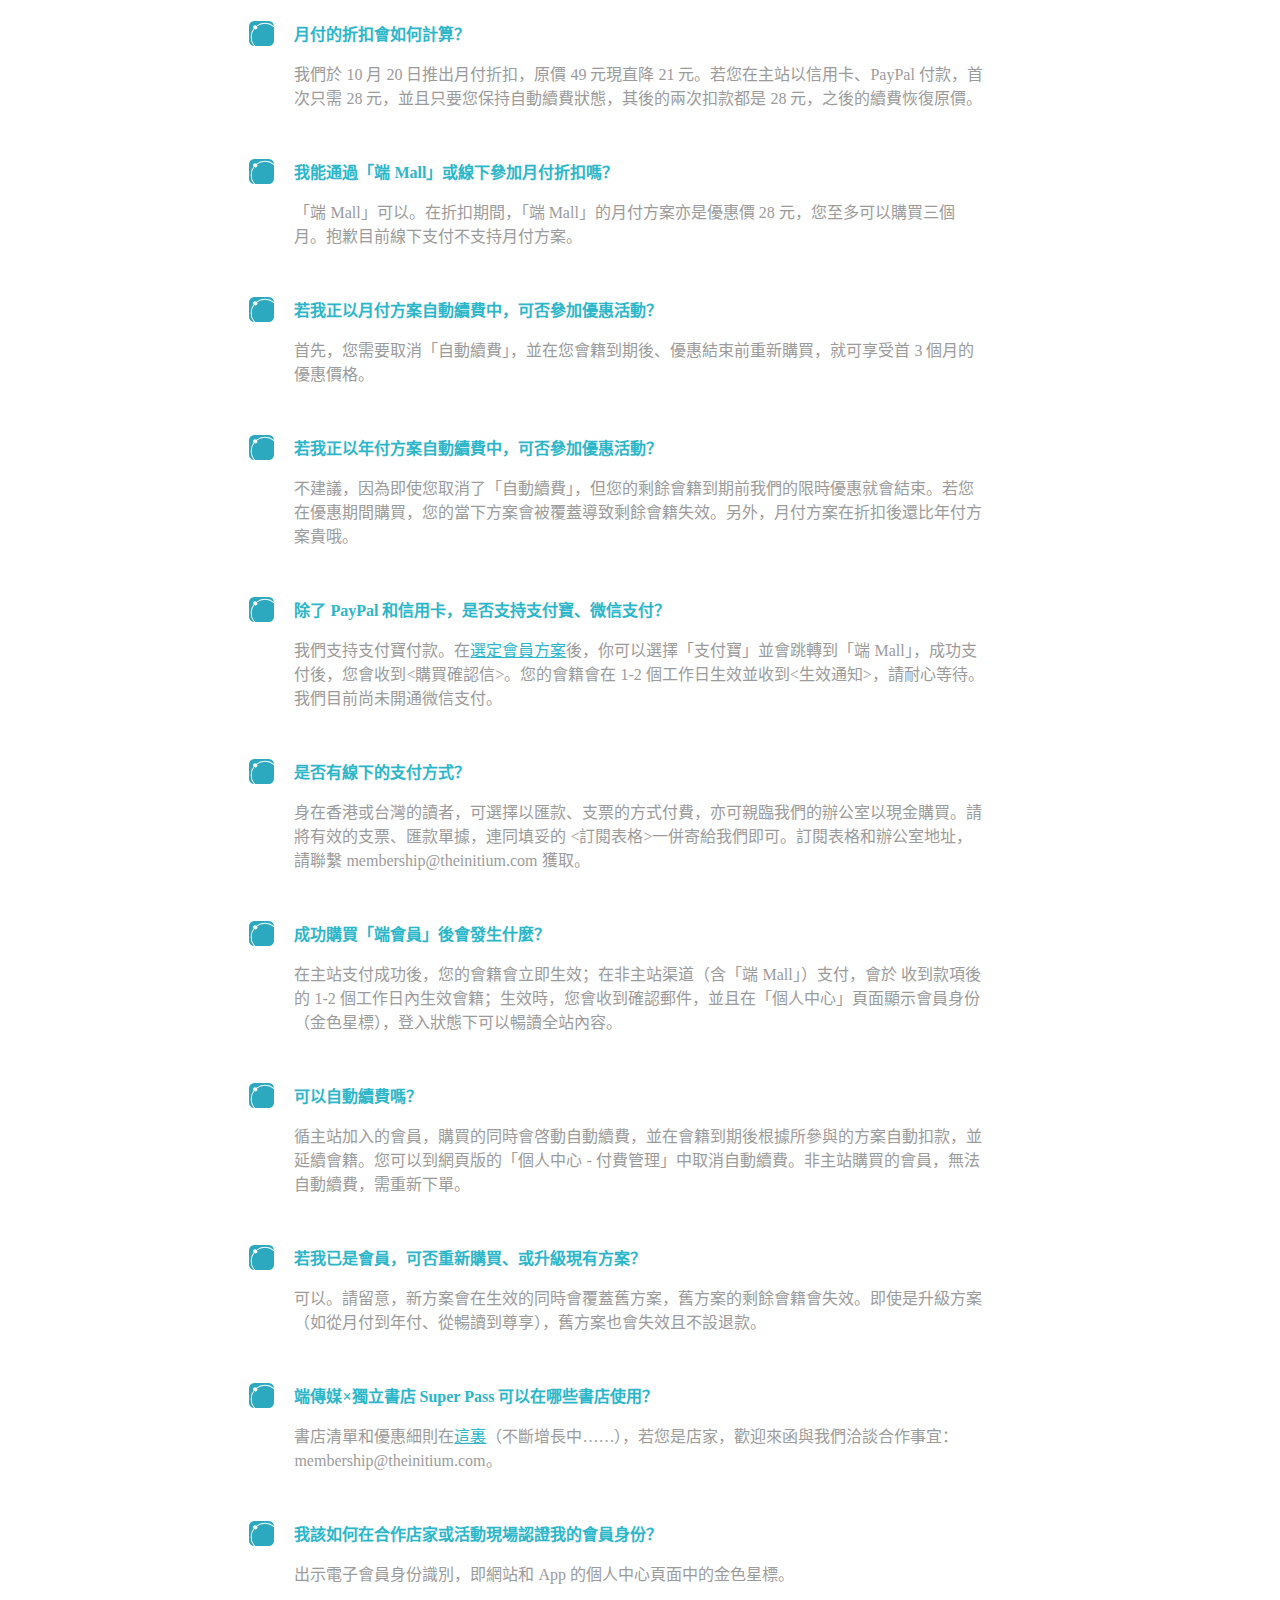
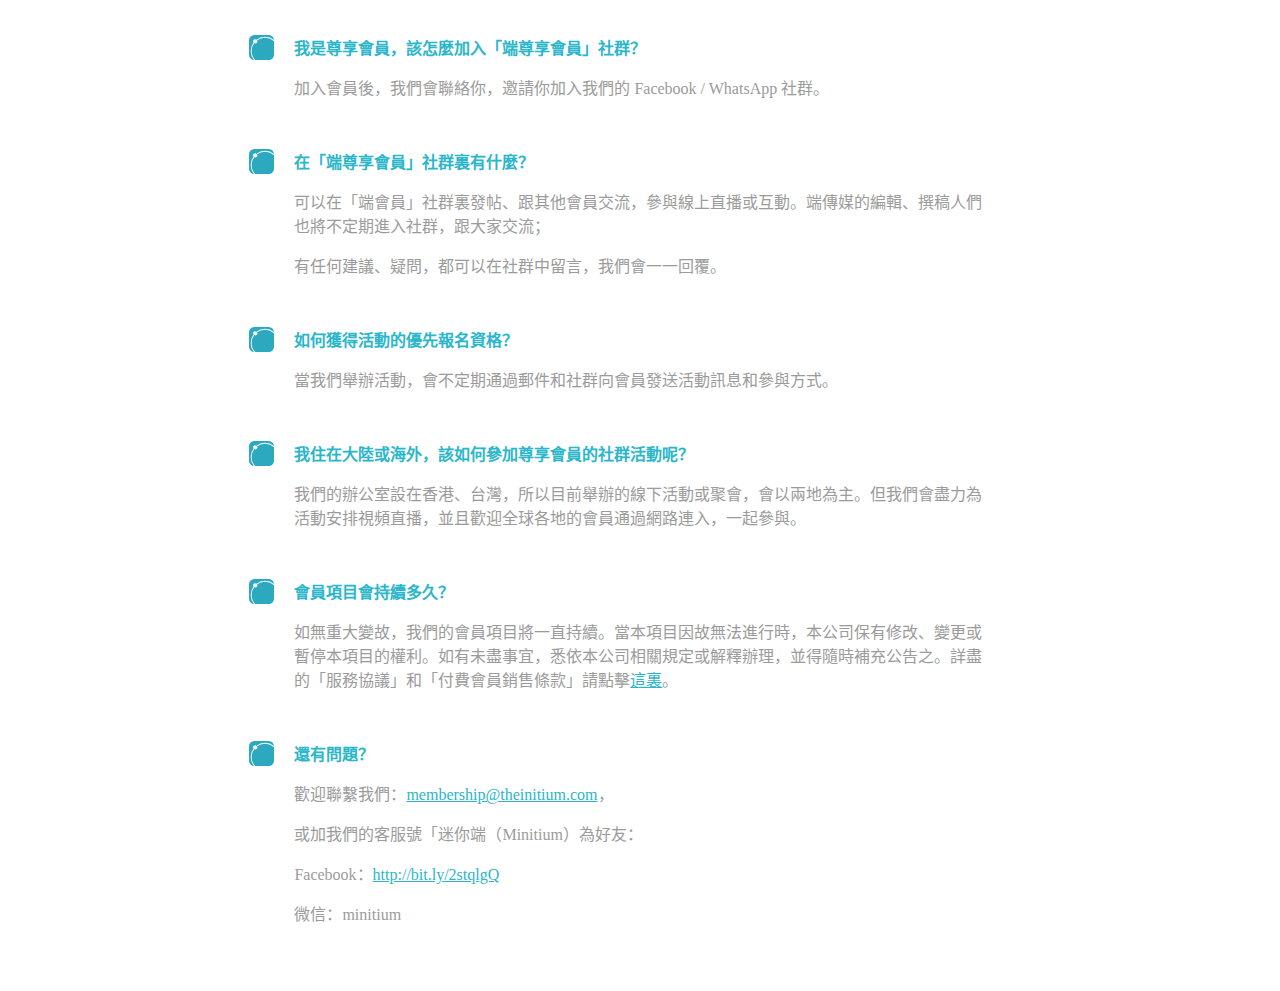
==== commit b280ee89: "deploy" ====
--- a/index.html
+++ b/index.html
@@ -353,7 +353,7 @@
           <p>可以自動續費嗎？</p>
         </div>
         <div class="answer">
-          <p>循主站加入的會員，購買的同時會啓動自動續費，並在會籍到期後根據所參與的方案自動扣款，並延續會員。可以到網頁版的「個人中心 - 付費管理」中取消自動續費。非主站購買的會員，無法自動續費，需重新下單。</p>
+          <p>循主站加入的會員，購買的同時會啓動自動續費，並在會籍到期後根據所參與的方案自動扣款，並延續會籍。您可以到網頁版的「個人中心 - 付費管理」中取消自動續費。非主站購買的會員，無法自動續費，需重新下單。</p>
         </div>
         <div class="question" id="q9">
           <p>若我已是會員，可否重新購買、或升級現有方案？</p>
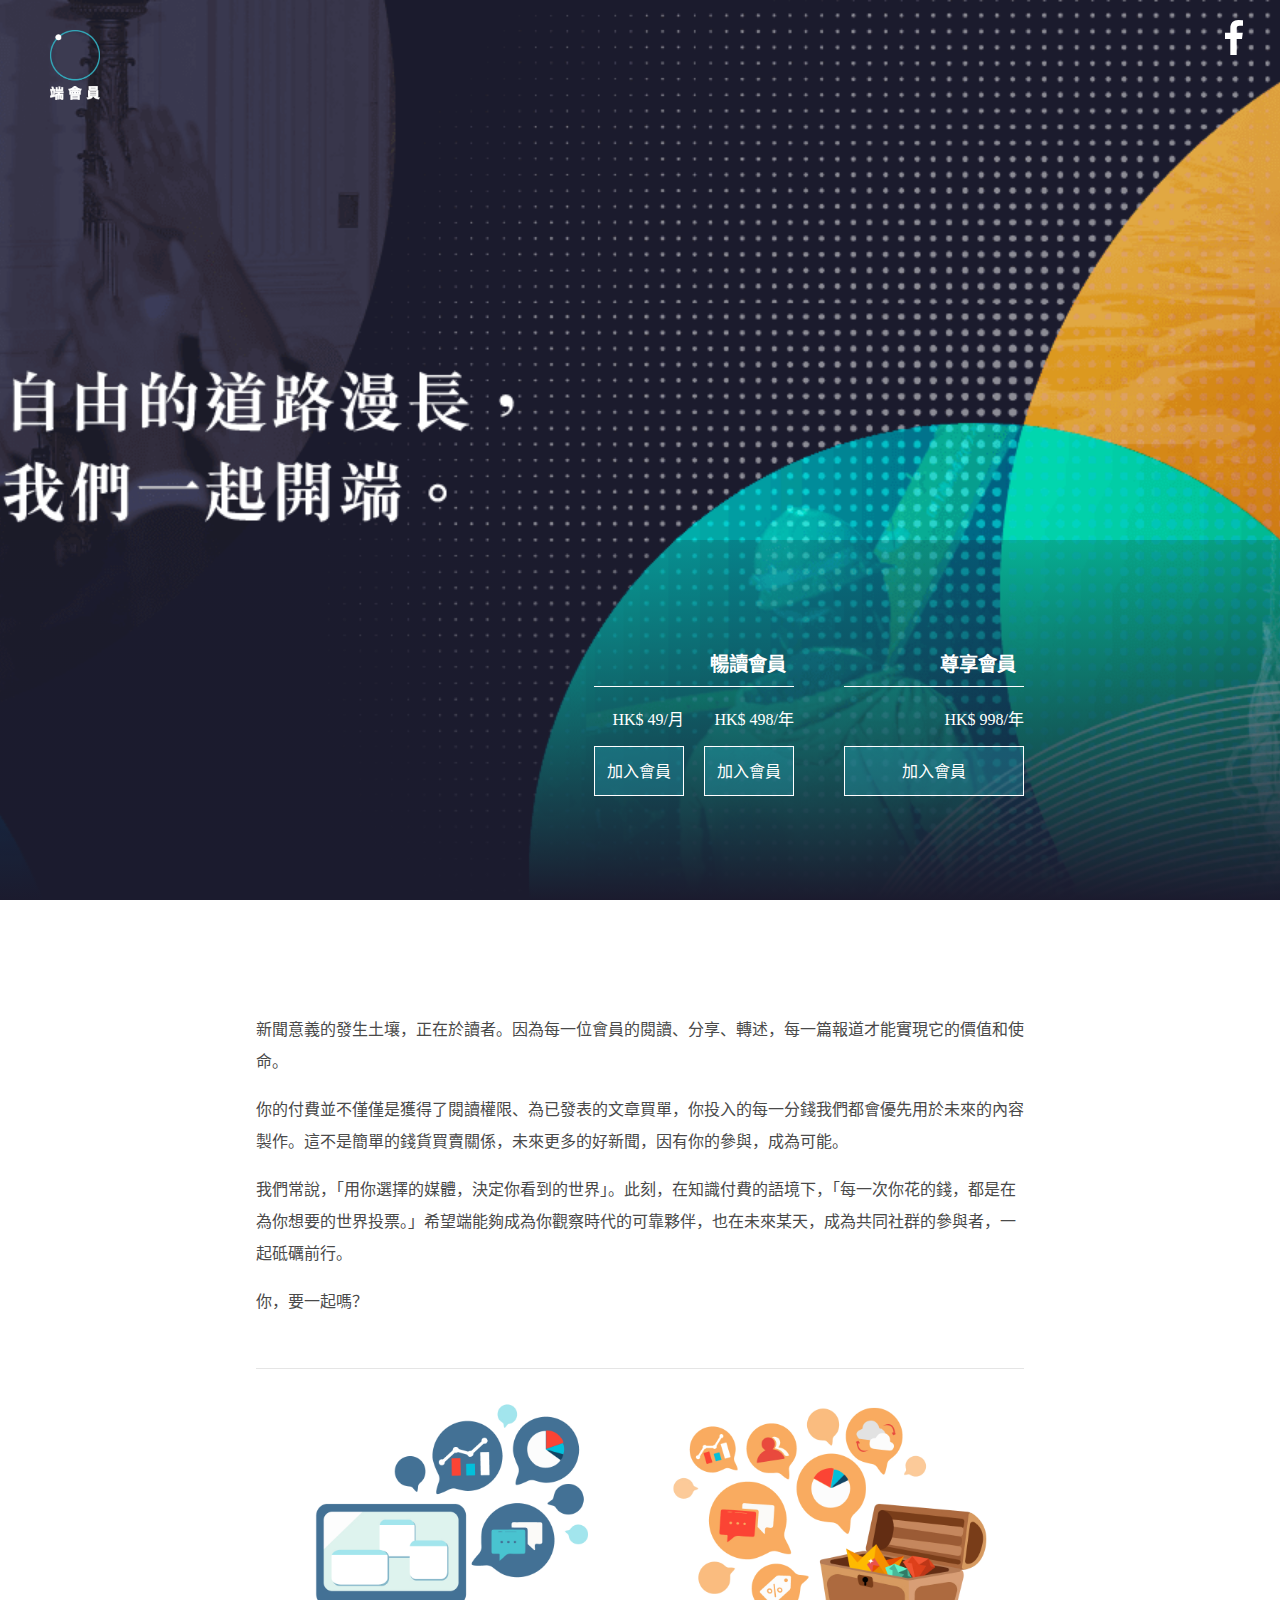
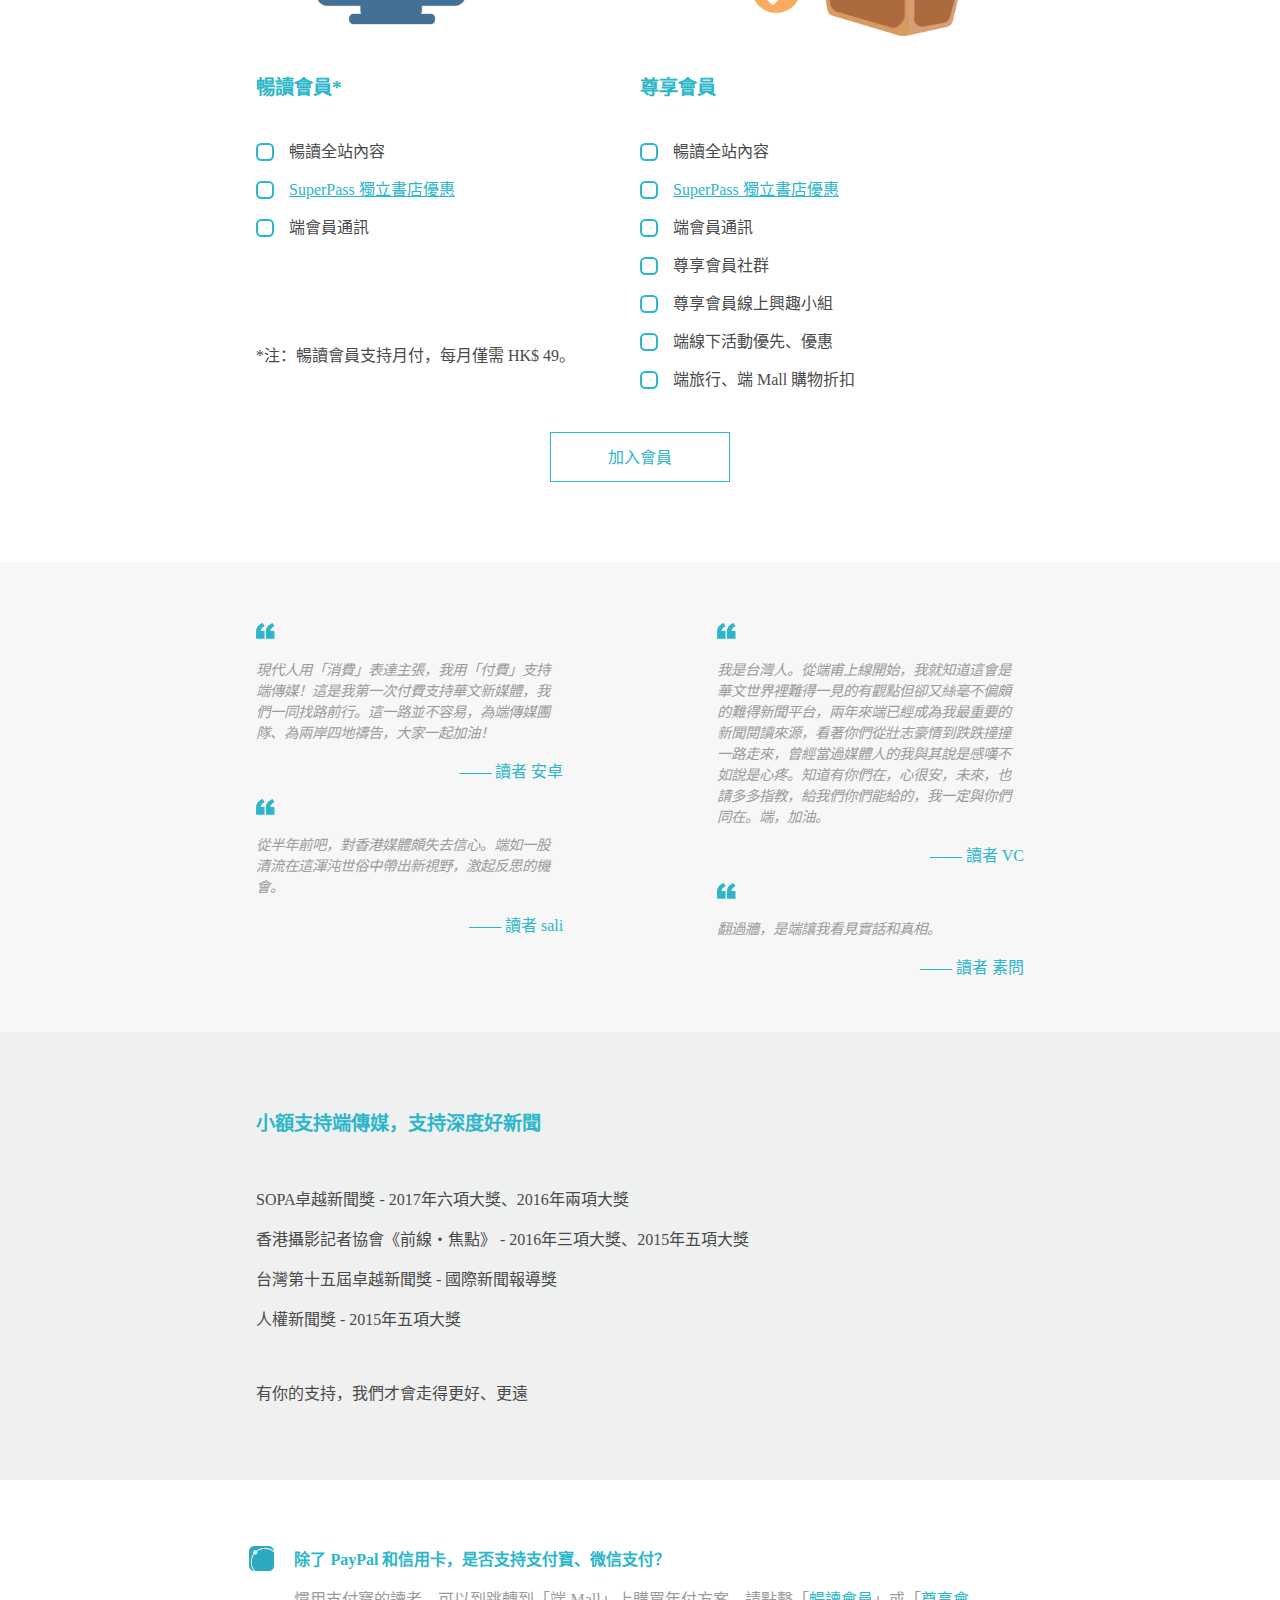
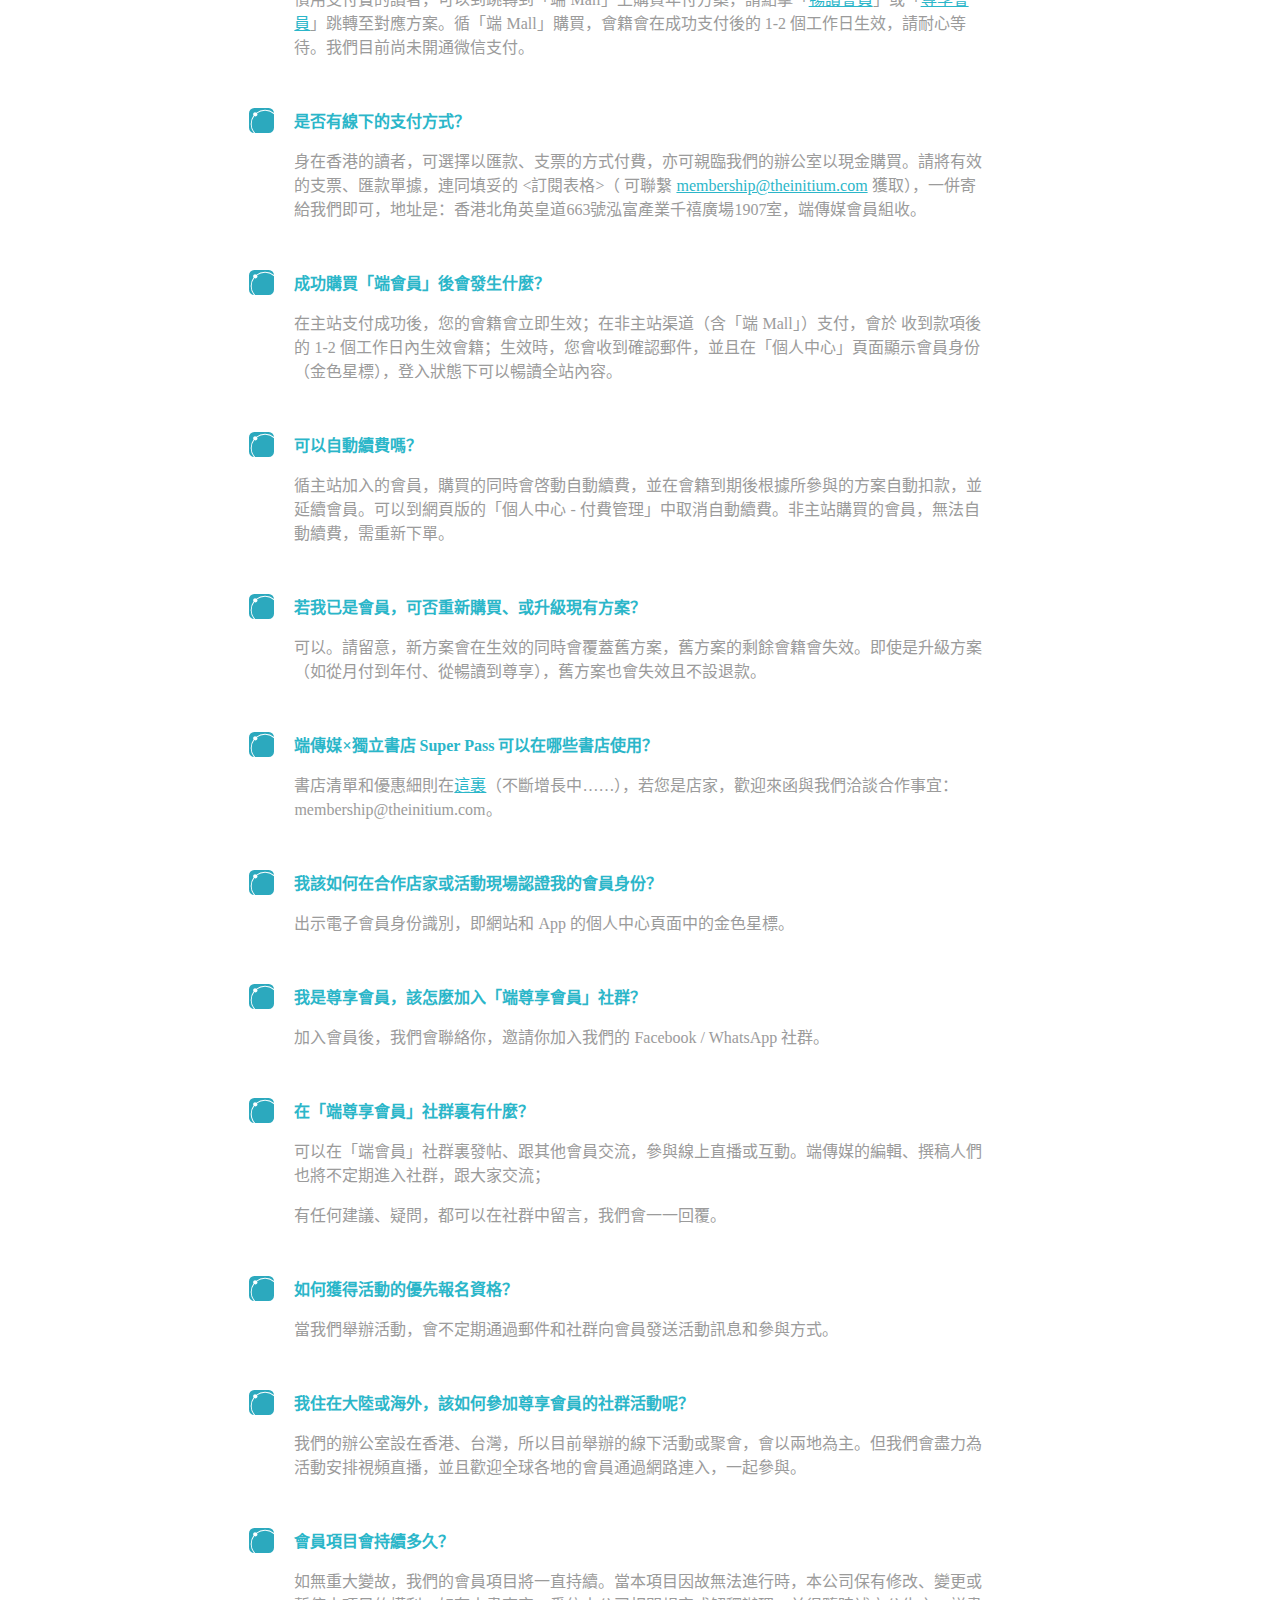
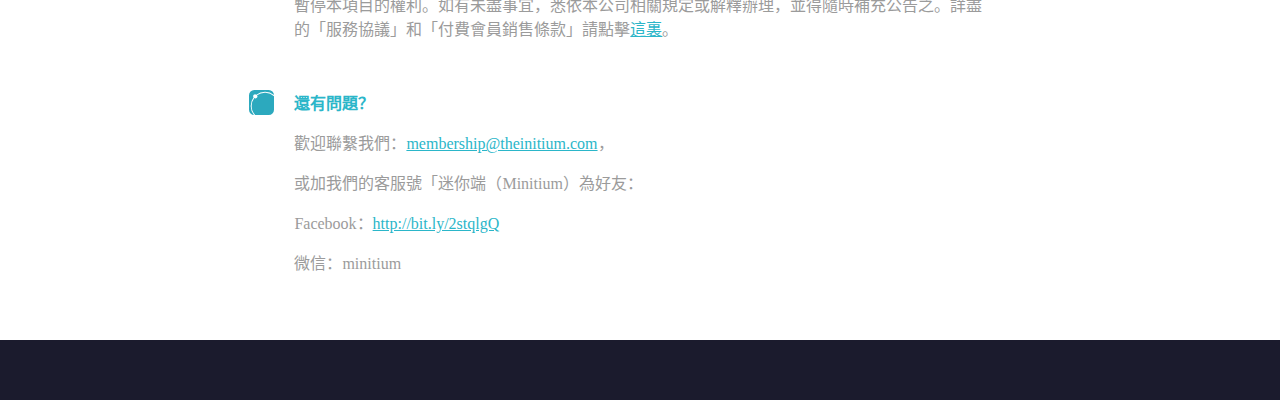
==== commit b10cc20b: "backtonov" ====
--- a/index.html
+++ b/index.html
@@ -98,23 +98,23 @@
       </div>
       <div class="mask">
         <div class="basic column">
-          <p class="bold">限時特惠</p>
-          <div class="column-container-2">
-              <p><span class="line_through">HK$ 49/月</span> HK$ 28/月</p>
-              <a class="subscribe" href="https://theinitium.com/subscription/checkout/basic_monthly" target="_blank">暢讀會員</a>
-          </div>
-        </div>
-        <div class="premier column">
-          <p class="bold">年付會員</p>
+          <p class="bold">暢讀會員</p>
           <div class="column-container">
             <div class="monthly">
-              <p>HK$ 498/年</p>
-              <a class="subscribe" href="https://theinitium.com/subscription/checkout/basic_yearly_original" target="_blank">暢讀會員</a>
+              <p>HK$ 49/月</p>
+              <a class="subscribe" href="https://theinitium.com/subscription/checkout/basic_monthly" target="_blank">加入會員</a>
             </div>
             <div class="yearly">
-              <p>HK$ 998/年</p>
-              <a class="subscribe" href="https://theinitium.com/subscription/checkout/premium_yearly_original" target="_blank">尊享會員</a>
+              <p>HK$ 498/年</p>
+              <a class="subscribe" href="https://theinitium.com/subscription/checkout/basic_yearly_original" target="_blank">加入會員</a>
             </div>
+          </div>
+        </div>
+        <div class="premier column">
+          <p class="bold">尊享會員</p>
+          <div class="column-container-2">
+            <p>HK$ 998/年</p>
+            <a class="subscribe" href="https://theinitium.com/subscription/checkout/premium_yearly_original" target="_blank">加入會員</a>
           </div>
         </div>
       </div>
@@ -193,42 +193,40 @@
       </div> -->
       <div class="intro">
         <br>
-        <p>啓用付費牆以後，若你尚未加入會員，就只能讀到一個標題加上開首四段。一篇新聞報道的好壞，無法基於一個標題來判斷，其新聞價值亦無法僅透過四個段落來體現。</p>
-        <p>在端經歷了裁員、改版、轉型之後，或許你還在觀望，端的文章質量是否能夠維持嗎？端的報道是否依舊客觀持平？端，還是過往的那個端嗎？</p>
-        <p>這些問題，需要你來親自驗證，所以我們推出暢讀會員月付方案的折扣。原價 49 港幣的暢讀會員月付方案現在只需 28 元，相當於每天只需 1 元錢。</p>
-        <p>這是你重新認識端的一個開始。「付費閱讀」的初衷不僅僅是購買已有內容，更重要的是對未來更多好內容所進行的投資。每一筆小額資助，都將被首先用於未來新聞報道的製作；未來更多的好新聞，因有你的參與，成為可能。</p>
+        <p>新聞意義的發生土壤，正在於讀者。因為每一位會員的閱讀、分享、轉述，每一篇報道才能實現它的價值和使命。</p>
+        <p>你的付費並不僅僅是獲得了閱讀權限、為已發表的文章買單，你投入的每一分錢我們都會優先用於未來的內容製作。這不是簡單的錢貨買賣關係，未來更多的好新聞，因有你的參與，成為可能。</p>
+        <p>我們常說，「用你選擇的媒體，決定你看到的世界」。此刻，在知識付費的語境下，「每一次你花的錢，都是在為你想要的世界投票。」希望端能夠成為你觀察時代的可靠夥伴，也在未來某天，成為共同社群的參與者，一起砥礪前行。</p>
         <p>你，要一起嗎？</p>
       </div>
       <hr>
       <div class="plansrow">
         <div class="plan">
-          <!-- <div class="illustration"><img src="img/basic.jpg" alt=""></div> -->
+          <div class="illustration"><img src="img/basic.jpg" alt=""></div>
             <ul class="description">
-              <h2 class="bold">暢讀會員</h2>
+              <h2 class="bold">暢讀會員*</h2>
               <li>暢讀全站內容</li>
               <li><a class="giftlink" id="bsbtn">SuperPass 獨立書店優惠</a></li>
               <li>端會員通訊</li>
-              <li>端會員社群</li>
+              <br/>
+              <br/>
+              <br/>
+              *注：暢讀會員支持月付，每月僅需 HK$ 49。
             </ul>
         </div>
         <div class="plan">
-          <!-- <div class="illustration"><img src="img/premier.jpg" alt=""></div> -->
+          <div class="illustration"><img src="img/premier.jpg" alt=""></div>
             <ul class="description">
                 <h2 class="bold">尊享會員</h2>
                 <li>暢讀全站內容</li>
-                <li><a class="giftlink" id="bsbtn2">SuperPass 獨立書店優惠</a></li>
+                <li><a class="giftlink" id="bsbtn">SuperPass 獨立書店優惠</a></li>
                 <li>端會員通訊</li>
-                <li>尊享會員精品小群</li>
+                <li>尊享會員社群</li>
                 <li>尊享會員線上興趣小組</li>
                 <li>端線下活動優先、優惠</li>
                 <li>端旅行、端 Mall 購物折扣</li>
               </ul>
         </div>
       </div>
-      <a target="_blank" href=" https://theinitium.com/subscription/offers/">
-        <div class="illustration desk"><img src="img/discount.jpg" alt=""></div>
-        <div class="illustration mobile"><img src="img/discount-mobile.jpg" alt=""></div>
-      </a>
       <a class="subscribe dark" target="_blank" href=" https://theinitium.com/subscription/offers/">加入會員</a>
       <!-- <div class="row">
         <a class="subscribe" href="https://theinitium.com/subscription/offers/" target="_blank">成為會員</a>
@@ -264,104 +262,46 @@
     <div class="awards">
       <h2>小額支持端傳媒，支持深度好新聞</h2>
       <br/>
-      <ul class="album">
-        <li class="album-item">
-          <a href="https://theinitium.com/article/20170615-sopa/" class="item-link" target="_blank">
-            <div class="item-cover" style="background-image: url(https://d32kak7w9u5ewj.cloudfront.net/static/img/portfolio/20170615-sopa.jpg)">
-            </div>
-          </a>
-          <a href="https://theinitium.com/article/20170615-sopa/" class="item-name" target="_blank">
-            SOPA卓越新聞獎 - 2017年六項大獎、2016年兩項大獎
-          </a> 
-        </li>
-        <li class="album-item">
-          <a href="https://theinitium.com/article/20170319-photo-hkppa/" class="item-link" target="_blank">
-            <div class="item-cover" style="background-image: url(https://d32kak7w9u5ewj.cloudfront.net/static/img/portfolio/20170319-photo-hkppa.jpg)">
-            </div>
-          </a>
-          <a href="https://theinitium.com/article/20170319-photo-hkppa/" class="item-name" target="_blank">
-            香港攝影記者協會《前線・焦點》 - 2016年三項大獎、2015年五項大獎
-          </a> 
-        </li>
-        <li class="album-item">
-          <a href="https://theinitium.com/article/20161118-taiwan-excellence-news/" class="item-link" target="_blank">
-            <div class="item-cover" style="background-image: url(https://d32kak7w9u5ewj.cloudfront.net/static/img/portfolio/20161118-taiwan-excellence-news.jpg)">
-            </div>
-          </a>
-          <a href="https://theinitium.com/article/20161118-taiwan-excellence-news/" class="item-name" target="_blank">
-            台灣第十五屆卓越新聞獎 - 國際新聞報導獎
-          </a> 
-        </li>
-        <li class="album-item">
-          <a href="https://theinitium.com/article/20160506-human-rights-press-awards/" class="item-link" target="_blank">
-            <div class="item-cover" style="background-image: url(https://d32kak7w9u5ewj.cloudfront.net/static/img/portfolio/20160506-human-rights-press-awards.jpg)">
-            </div>
-          </a>
-          <a href="https://theinitium.com/article/20160506-human-rights-press-awards/" class="item-name" target="_blank">
-            人權新聞獎 - 2015年五項大獎
-          </a> 
-        </li>
-      </ul>
+      <p>SOPA卓越新聞獎 - 2017年六項大獎、2016年兩項大獎</p>
+      <p>香港攝影記者協會《前線・焦點》 - 2016年三項大獎、2015年五項大獎</p>
+      <p>台灣第十五屆卓越新聞獎 - 國際新聞報導獎</p>
+      <p>人權新聞獎 - 2015年五項大獎</p>
       <br/>
       <p>有你的支持，我們才會走得更好、更遠</p>
     </div>
     <div class="content" id="qa">
     	<div class="qaunit">
     		<div class="question" id="q1">
-          <p>月付的折扣會如何計算？</p>
-        </div>
-        <div class="answer">
-          <p>我們於 10 月 20 日推出月付折扣，原價 49 元現直降 21 元。若您在主站以信用卡、PayPal 付款，首次只需 28 元，並且只要您保持自動續費狀態，其後的兩次扣款都是 28 元，之後的續費恢復原價。</p>
-        </div>
-        <div class="question" id="q2">
-          <p>我能通過「端 Mall」或線下參加月付折扣嗎？</p>
-        </div>
-        <div class="answer">
-          <p>「端 Mall」可以。在折扣期間，「端 Mall」的月付方案亦是優惠價 28 元，您至多可以購買三個月。抱歉目前線下支付不支持月付方案。</p>
-        </div>
-        <div class="question" id="q3">
-          <p>若我正以月付方案自動續費中，可否參加優惠活動？</p>
-        </div>
-        <div class="answer">
-          <p>首先，您需要取消「自動續費」，並在您會籍到期後、優惠結束前重新購買，就可享受首 3 個月的優惠價格。</p>
-        </div>
-        <div class="question" id="q4">
-          <p>若我正以年付方案自動續費中，可否參加優惠活動？</p>
-        </div>
-        <div class="answer">
-          <p>不建議，因為即使您取消了「自動續費」，但您的剩餘會籍到期前我們的限時優惠就會結束。若您在優惠期間購買，您的當下方案會被覆蓋導致剩餘會籍失效。另外，月付方案在折扣後還比年付方案貴哦。</p>
-        </div>
+    			<p>除了 PayPal 和信用卡，是否支持支付寶、微信支付？</p>
+    		</div>
+    		<div class="answer">
+    			<p>慣用支付寶的讀者，可以到跳轉到「端 Mall」上購買年付方案，請點擊「<a class="giftlink" target="_blank" href="https://init.shop/products/basic-vip">暢讀會員</a>」或「<a class="giftlink" target="_blank" href="https://init.shop/products/premium-vip">尊享會員</a>」跳轉至對應方案。循「端 Mall」購買，會籍會在成功支付後的 1-2 個工作日生效，請耐心等待。我們目前尚未開通微信支付。</p>
+    		</div>
+    		<div class="question" id="q2">
+    			<p>是否有線下的支付方式？</p>
+    		</div>
+    		<div class="answer">
+    			<p>身在香港的讀者，可選擇以匯款、支票的方式付費，亦可親臨我們的辦公室以現金購買。請將有效的支票、匯款單據，連同填妥的 <訂閱表格>（ 可聯繫 <a class="giftlink" href="mailto:membership@theinitium.com?Subject=Hello%20Initium" target="_top">membership@theinitium.com</a> 獲取），一併寄給我們即可，地址是：香港北角英皇道663號泓富產業千禧廣場1907室，端傳媒會員組收。</p>
+    		</div>
+    		<div class="question" id="q3">
+    			<p>成功購買「端會員」後會發生什麼？</p>
+    		</div>
+    		<div class="answer">
+          <p>在主站支付成功後，您的會籍會立即生效；在非主站渠道（含「端 Mall」）支付，會於 收到款項後的 1-2 個工作日內生效會籍；生效時，您會收到確認郵件，並且在「個人中心」頁面顯示會員身份（金色星標），登入狀態下可以暢讀全站內容。</p>
+    		</div>
+    		<div class="question" id="q4">
+    			<p>可以自動續費嗎？</p>
+    		</div>
+    		<div class="answer">
+    			<p>循主站加入的會員，購買的同時會啓動自動續費，並在會籍到期後根據所參與的方案自動扣款，並延續會員。可以到網頁版的「個人中心 - 付費管理」中取消自動續費。非主站購買的會員，無法自動續費，需重新下單。</p>
+    		</div>
         <div class="question" id="q5">
-          <p>除了 PayPal 和信用卡，是否支持支付寶、微信支付？</p>
-        </div>
-        <div class="answer">
-          <p>我們支持支付寶付款。在<a class="giftlink" target="_blank" href="https://theinitium.com/subscription/offers/">選定會員方案</a>後，你可以選擇「支付寶」並會跳轉到「端 Mall」，成功支付後，您會收到<購買確認信>。您的會籍會在 1-2 個工作日生效並收到<生效通知>，請耐心等待。我們目前尚未開通微信支付。</p>
+          <p>若我已是會員，可否重新購買、或升級現有方案？</p>
+        </div>
+        <div class="answer">
+          <p>可以。請留意，新方案會在生效的同時會覆蓋舊方案，舊方案的剩餘會籍會失效。即使是升級方案（如從月付到年付、從暢讀到尊享），舊方案也會失效且不設退款。</p>
         </div>
         <div class="question" id="q6">
-          <p>是否有線下的支付方式？</p>
-        </div>
-        <div class="answer">
-          <p>身在香港或台灣的讀者，可選擇以匯款、支票的方式付費，亦可親臨我們的辦公室以現金購買。請將有效的支票、匯款單據，連同填妥的 <訂閱表格>一併寄給我們即可。訂閱表格和辦公室地址，請聯繫 membership@theinitium.com 獲取。</p>
-        </div>
-        <div class="question" id="q7">
-          <p>成功購買「端會員」後會發生什麼？</p>
-        </div>
-        <div class="answer">
-          <p>在主站支付成功後，您的會籍會立即生效；在非主站渠道（含「端 Mall」）支付，會於 收到款項後的 1-2 個工作日內生效會籍；生效時，您會收到確認郵件，並且在「個人中心」頁面顯示會員身份（金色星標），登入狀態下可以暢讀全站內容。</p>
-        </div>
-        <div class="question" id="q8">
-          <p>可以自動續費嗎？</p>
-        </div>
-        <div class="answer">
-          <p>循主站加入的會員，購買的同時會啓動自動續費，並在會籍到期後根據所參與的方案自動扣款，並延續會籍。您可以到網頁版的「個人中心 - 付費管理」中取消自動續費。非主站購買的會員，無法自動續費，需重新下單。</p>
-        </div>
-        <div class="question" id="q9">
-          <p>若我已是會員，可否重新購買、或升級現有方案？</p>
-        </div>
-        <div class="answer">
-          <p>可以。請留意，新方案會在生效的同時會覆蓋舊方案，舊方案的剩餘會籍會失效。即使是升級方案（如從月付到年付、從暢讀到尊享），舊方案也會失效且不設退款。</p>
-        </div>
-        <div class="question" id="q10">
           <p>端傳媒×獨立書店 Super Pass 可以在哪些書店使用？</p>
         </div>
         <div class="answer">
@@ -416,21 +356,17 @@
         </div>
     	</div>
     </div>
-    <!-- <div class="footer">
-
-    </div> -->
+    <div class="footer">
+
+    </div>
   </body>
   <script>
 
   //modal
   var modal = document.getElementById('bsmodal');
   var btn = document.getElementById('bsbtn');
-  var btn2 = document.getElementById('bsbtn2');
   var span = document.getElementsByClassName("close")[0];
   btn.onclick = function() {
-    modal.style.display = "block";
-  };
-  btn2.onclick = function() {
     modal.style.display = "block";
   };
   span.onclick = function(){
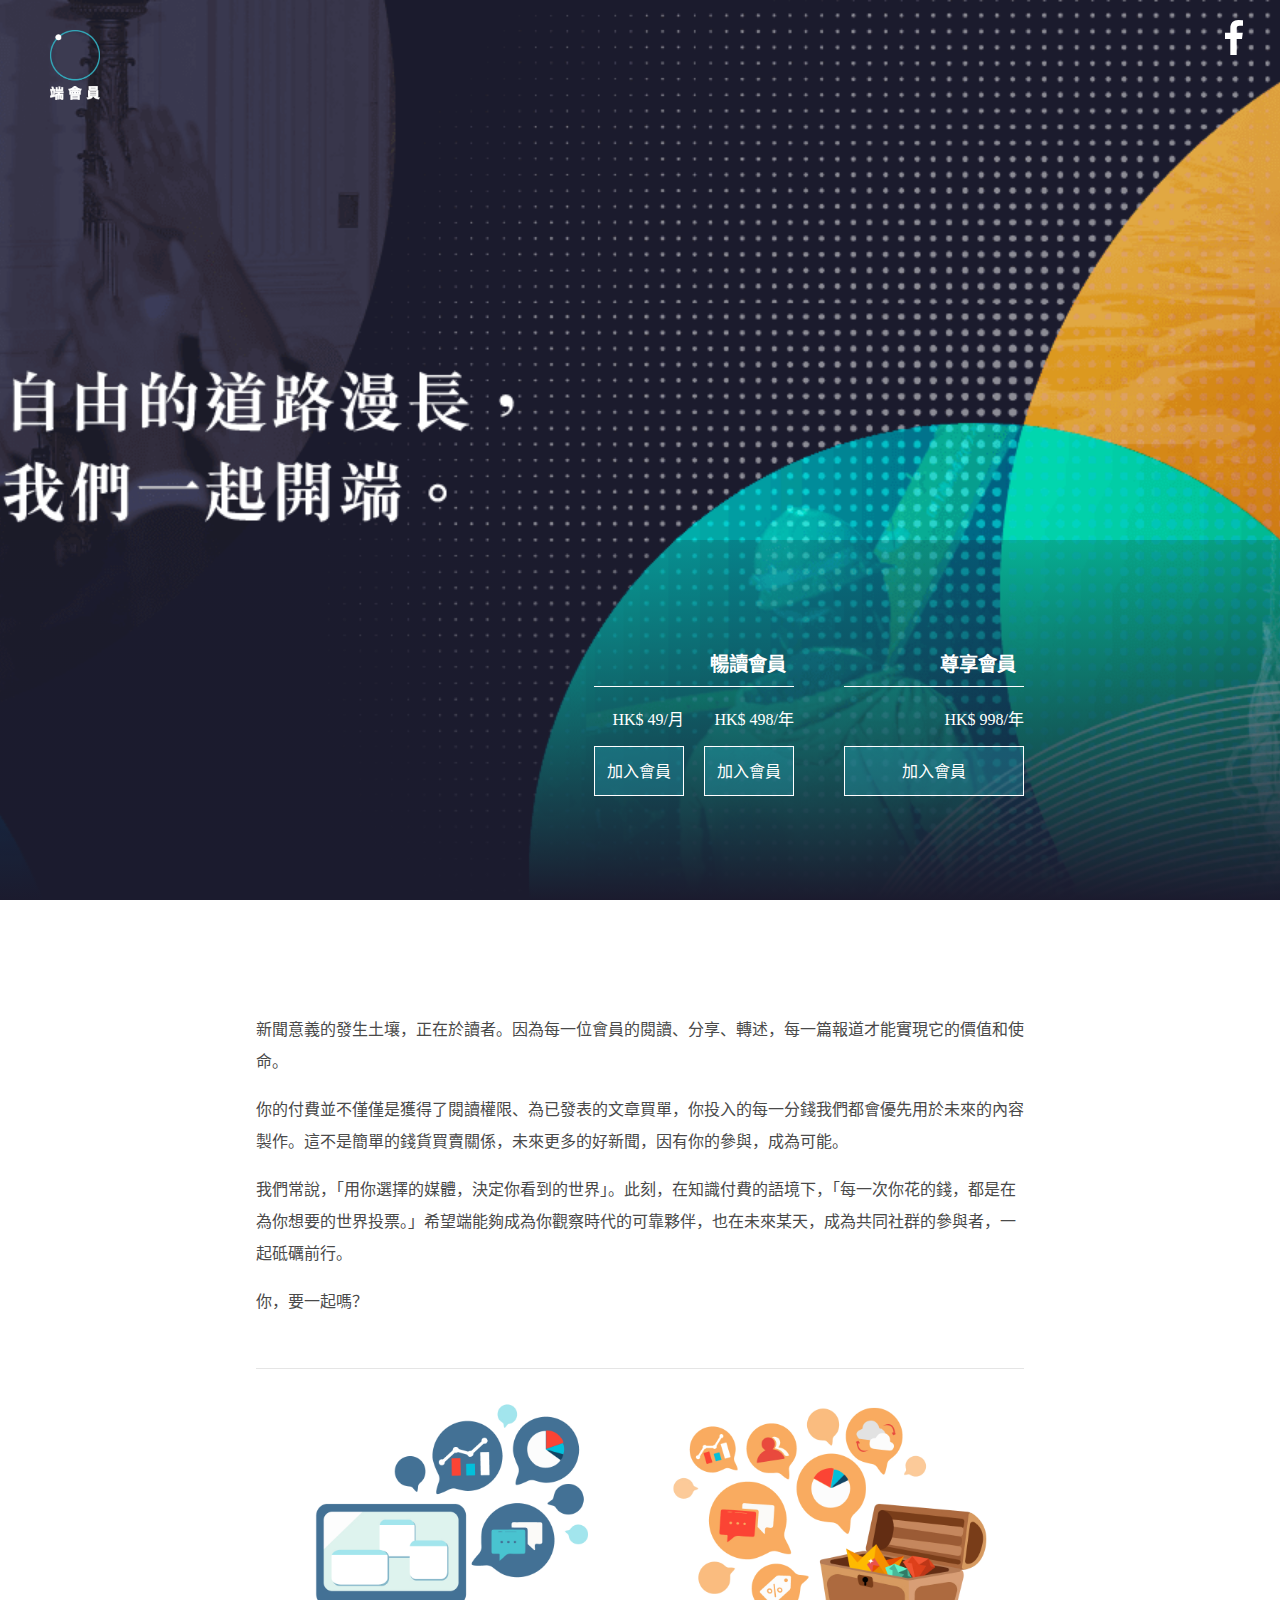
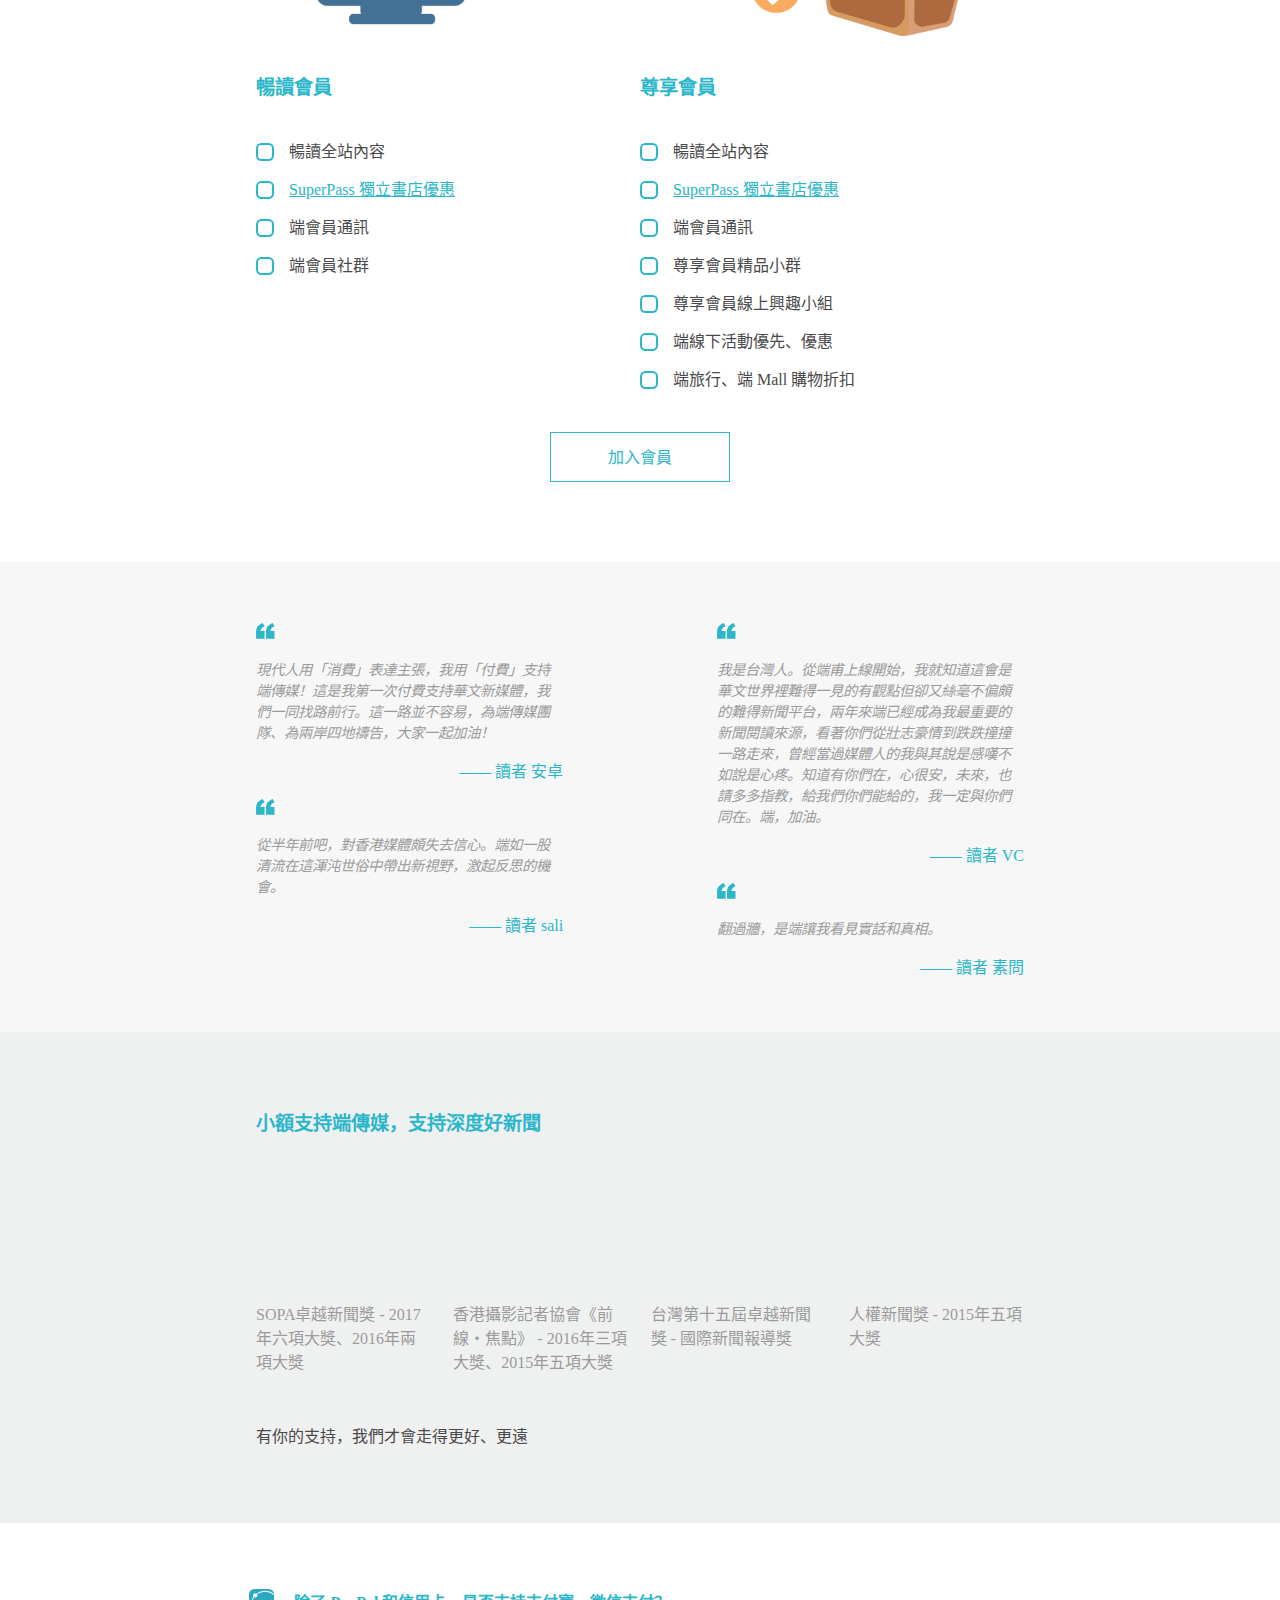
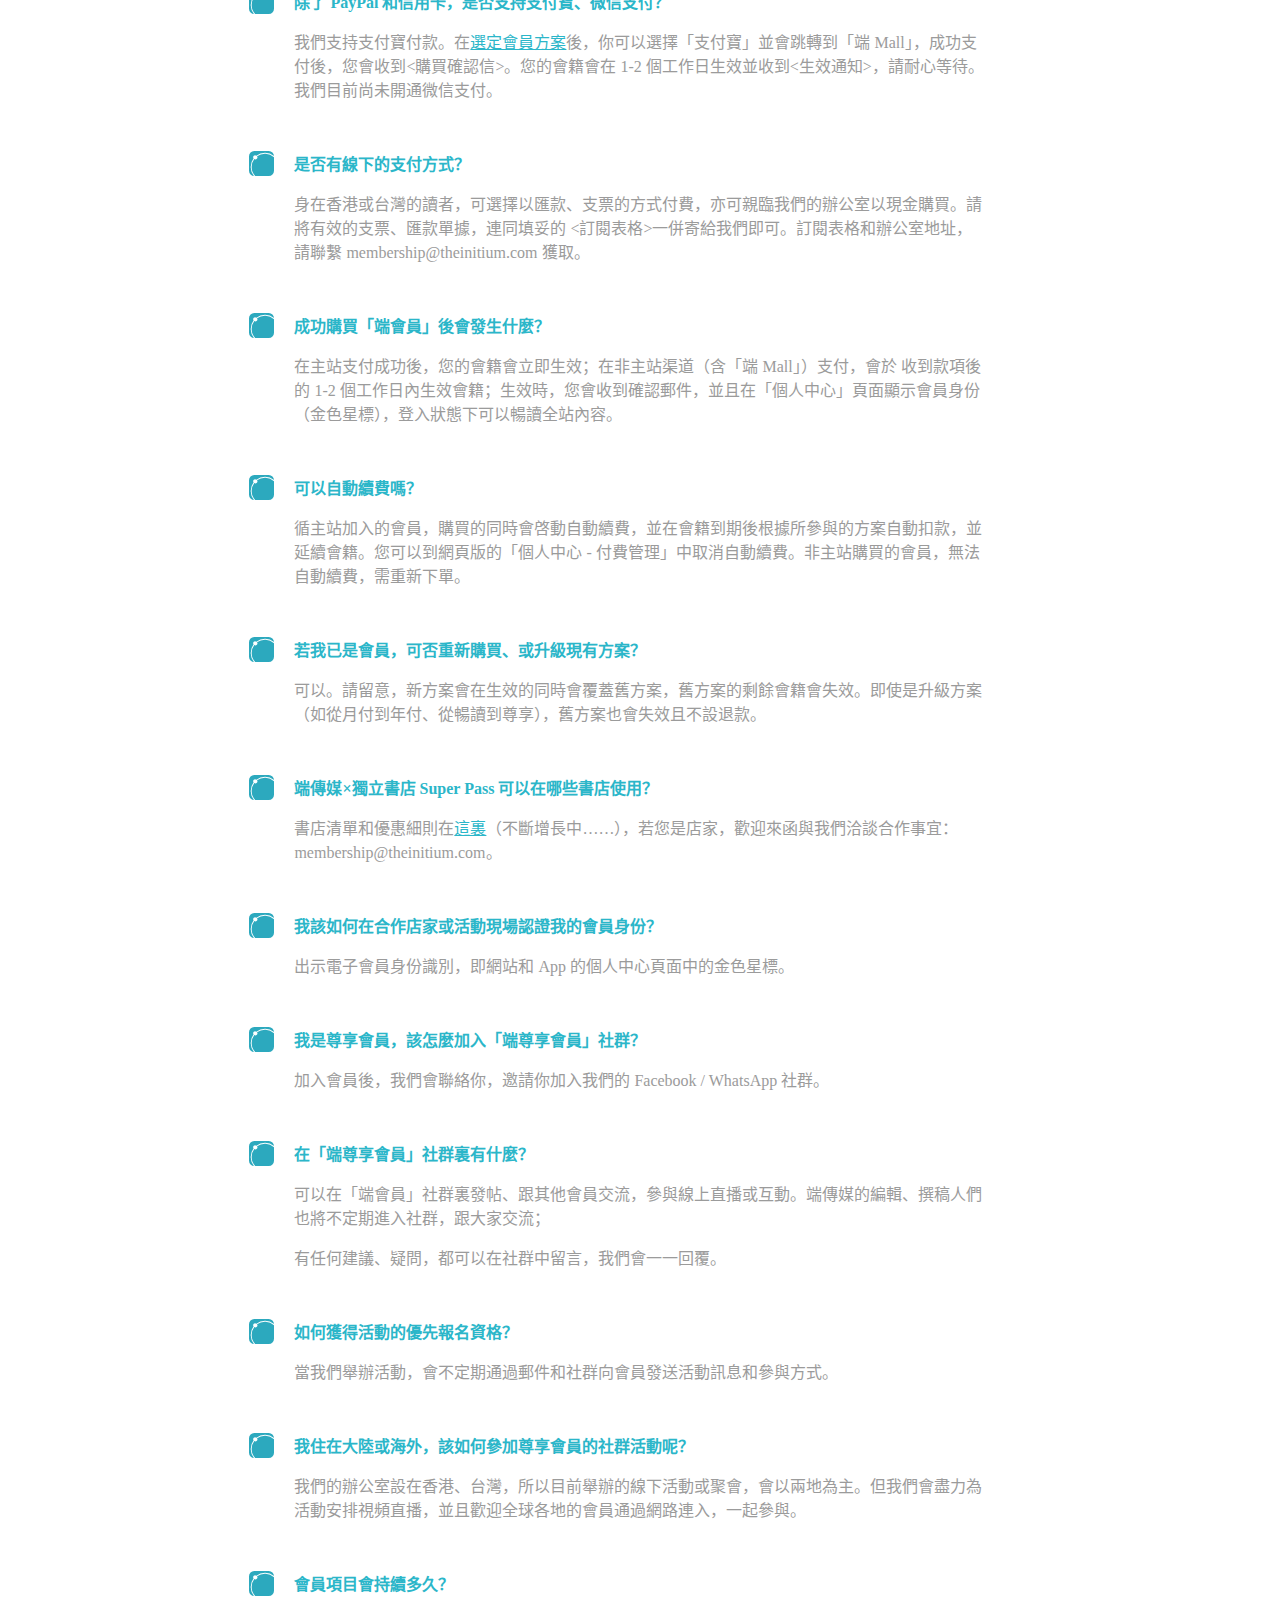
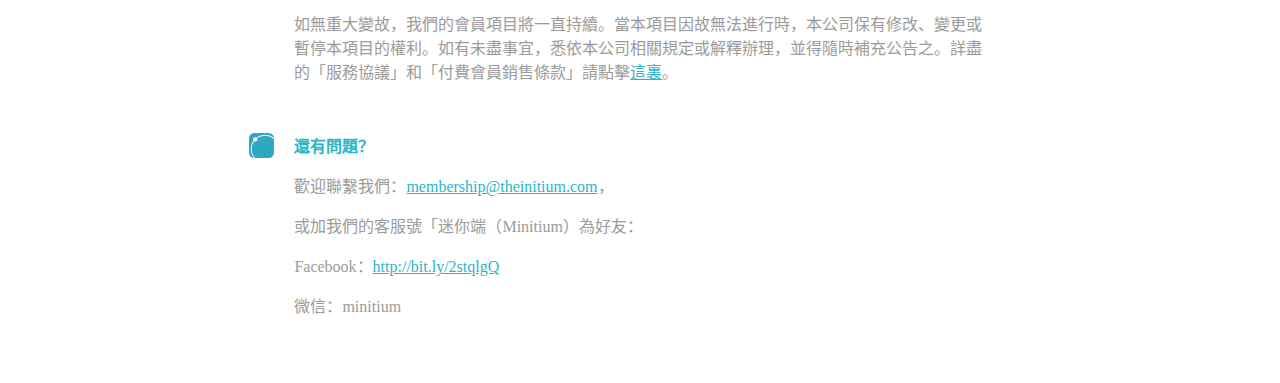
==== commit 29b5728c: "change content" ====
--- a/index.html
+++ b/index.html
@@ -203,14 +203,11 @@
         <div class="plan">
           <div class="illustration"><img src="img/basic.jpg" alt=""></div>
             <ul class="description">
-              <h2 class="bold">暢讀會員*</h2>
+              <h2 class="bold">暢讀會員</h2>
               <li>暢讀全站內容</li>
               <li><a class="giftlink" id="bsbtn">SuperPass 獨立書店優惠</a></li>
               <li>端會員通訊</li>
-              <br/>
-              <br/>
-              <br/>
-              *注：暢讀會員支持月付，每月僅需 HK$ 49。
+              <li>端會員社群</li>
             </ul>
         </div>
         <div class="plan">
@@ -218,9 +215,9 @@
             <ul class="description">
                 <h2 class="bold">尊享會員</h2>
                 <li>暢讀全站內容</li>
-                <li><a class="giftlink" id="bsbtn">SuperPass 獨立書店優惠</a></li>
+                <li><a class="giftlink" id="bsbtn2">SuperPass 獨立書店優惠</a></li>
                 <li>端會員通訊</li>
-                <li>尊享會員社群</li>
+                <li>尊享會員精品小群</li>
                 <li>尊享會員線上興趣小組</li>
                 <li>端線下活動優先、優惠</li>
                 <li>端旅行、端 Mall 購物折扣</li>
@@ -262,39 +259,73 @@
     <div class="awards">
       <h2>小額支持端傳媒，支持深度好新聞</h2>
       <br/>
-      <p>SOPA卓越新聞獎 - 2017年六項大獎、2016年兩項大獎</p>
-      <p>香港攝影記者協會《前線・焦點》 - 2016年三項大獎、2015年五項大獎</p>
-      <p>台灣第十五屆卓越新聞獎 - 國際新聞報導獎</p>
-      <p>人權新聞獎 - 2015年五項大獎</p>
+      <ul class="album">
+        <li class="album-item">
+          <a href="https://theinitium.com/article/20170615-sopa/" class="item-link" target="_blank">
+            <div class="item-cover" style="background-image: url(https://d32kak7w9u5ewj.cloudfront.net/static/img/portfolio/20170615-sopa.jpg)">
+            </div>
+          </a>
+          <a href="https://theinitium.com/article/20170615-sopa/" class="item-name" target="_blank">
+            SOPA卓越新聞獎 - 2017年六項大獎、2016年兩項大獎
+          </a> 
+        </li>
+        <li class="album-item">
+          <a href="https://theinitium.com/article/20170319-photo-hkppa/" class="item-link" target="_blank">
+            <div class="item-cover" style="background-image: url(https://d32kak7w9u5ewj.cloudfront.net/static/img/portfolio/20170319-photo-hkppa.jpg)">
+            </div>
+          </a>
+          <a href="https://theinitium.com/article/20170319-photo-hkppa/" class="item-name" target="_blank">
+            香港攝影記者協會《前線・焦點》 - 2016年三項大獎、2015年五項大獎
+          </a> 
+        </li>
+        <li class="album-item">
+          <a href="https://theinitium.com/article/20161118-taiwan-excellence-news/" class="item-link" target="_blank">
+            <div class="item-cover" style="background-image: url(https://d32kak7w9u5ewj.cloudfront.net/static/img/portfolio/20161118-taiwan-excellence-news.jpg)">
+            </div>
+          </a>
+          <a href="https://theinitium.com/article/20161118-taiwan-excellence-news/" class="item-name" target="_blank">
+            台灣第十五屆卓越新聞獎 - 國際新聞報導獎
+          </a> 
+        </li>
+        <li class="album-item">
+          <a href="https://theinitium.com/article/20160506-human-rights-press-awards/" class="item-link" target="_blank">
+            <div class="item-cover" style="background-image: url(https://d32kak7w9u5ewj.cloudfront.net/static/img/portfolio/20160506-human-rights-press-awards.jpg)">
+            </div>
+          </a>
+          <a href="https://theinitium.com/article/20160506-human-rights-press-awards/" class="item-name" target="_blank">
+            人權新聞獎 - 2015年五項大獎
+          </a> 
+        </li>
+      </ul>
       <br/>
       <p>有你的支持，我們才會走得更好、更遠</p>
     </div>
     <div class="content" id="qa">
-    	<div class="qaunit">
-    		<div class="question" id="q1">
-    			<p>除了 PayPal 和信用卡，是否支持支付寶、微信支付？</p>
-    		</div>
-    		<div class="answer">
-    			<p>慣用支付寶的讀者，可以到跳轉到「端 Mall」上購買年付方案，請點擊「<a class="giftlink" target="_blank" href="https://init.shop/products/basic-vip">暢讀會員</a>」或「<a class="giftlink" target="_blank" href="https://init.shop/products/premium-vip">尊享會員</a>」跳轉至對應方案。循「端 Mall」購買，會籍會在成功支付後的 1-2 個工作日生效，請耐心等待。我們目前尚未開通微信支付。</p>
-    		</div>
-    		<div class="question" id="q2">
-    			<p>是否有線下的支付方式？</p>
-    		</div>
-    		<div class="answer">
-    			<p>身在香港的讀者，可選擇以匯款、支票的方式付費，亦可親臨我們的辦公室以現金購買。請將有效的支票、匯款單據，連同填妥的 <訂閱表格>（ 可聯繫 <a class="giftlink" href="mailto:membership@theinitium.com?Subject=Hello%20Initium" target="_top">membership@theinitium.com</a> 獲取），一併寄給我們即可，地址是：香港北角英皇道663號泓富產業千禧廣場1907室，端傳媒會員組收。</p>
-    		</div>
-    		<div class="question" id="q3">
-    			<p>成功購買「端會員」後會發生什麼？</p>
-    		</div>
-    		<div class="answer">
+      <div class="qaunit">
+        <div class="question" id="q1">
+          <p>除了 PayPal 和信用卡，是否支持支付寶、微信支付？</p>
+        </div>
+        <div class="answer">
+          <p>我們支持支付寶付款。在<a class="giftlink" target="_blank" href="https://theinitium.com/subscription/offers/">選定會員方案</a>後，你可以選擇「支付寶」並會跳轉到「端 Mall」，成功支付後，您會收到<購買確認信>。您的會籍會在 1-2 個工作日生效並收到<生效通知>，請耐心等待。我們目前尚未開通微信支付。</p>
+        </div>
+        <div class="question" id="q2">
+          <p>是否有線下的支付方式？</p>
+        </div>
+        <div class="answer">
+          <p>身在香港或台灣的讀者，可選擇以匯款、支票的方式付費，亦可親臨我們的辦公室以現金購買。請將有效的支票、匯款單據，連同填妥的 <訂閱表格>一併寄給我們即可。訂閱表格和辦公室地址，請聯繫 membership@theinitium.com 獲取。</p>
+        </div>
+        <div class="question" id="q3">
+          <p>成功購買「端會員」後會發生什麼？</p>
+        </div>
+        <div class="answer">
           <p>在主站支付成功後，您的會籍會立即生效；在非主站渠道（含「端 Mall」）支付，會於 收到款項後的 1-2 個工作日內生效會籍；生效時，您會收到確認郵件，並且在「個人中心」頁面顯示會員身份（金色星標），登入狀態下可以暢讀全站內容。</p>
-    		</div>
-    		<div class="question" id="q4">
-    			<p>可以自動續費嗎？</p>
-    		</div>
-    		<div class="answer">
-    			<p>循主站加入的會員，購買的同時會啓動自動續費，並在會籍到期後根據所參與的方案自動扣款，並延續會員。可以到網頁版的「個人中心 - 付費管理」中取消自動續費。非主站購買的會員，無法自動續費，需重新下單。</p>
-    		</div>
+        </div>
+        <div class="question" id="q4">
+          <p>可以自動續費嗎？</p>
+        </div>
+        <div class="answer">
+          <p>循主站加入的會員，購買的同時會啓動自動續費，並在會籍到期後根據所參與的方案自動扣款，並延續會籍。您可以到網頁版的「個人中心 - 付費管理」中取消自動續費。非主站購買的會員，無法自動續費，需重新下單。</p>
+        </div>
         <div class="question" id="q5">
           <p>若我已是會員，可否重新購買、或升級現有方案？</p>
         </div>
@@ -354,9 +385,11 @@
           <p>Facebook：<a class="giftlink" target="_blank" href="http://bit.ly/2stqlgQ">http://bit.ly/2stqlgQ</a></p>
           <p>微信：minitium</p>
         </div>
-    	</div>
+      </div>
     </div>
-    <div class="footer">
+    <!-- <div class="footer">
+
+    </div> -->
 
     </div>
   </body>
@@ -365,8 +398,12 @@
   //modal
   var modal = document.getElementById('bsmodal');
   var btn = document.getElementById('bsbtn');
+  var btn2 = document.getElementById('bsbtn2');
   var span = document.getElementsByClassName("close")[0];
   btn.onclick = function() {
+    modal.style.display = "block";
+  };
+  btn2.onclick = function() {
     modal.style.display = "block";
   };
   span.onclick = function(){
--- a/styles/style.css
+++ b/styles/style.css
@@ -40,7 +40,7 @@
   line-height: 1.882
 }
 .testimonial img {
-	max-width: 100%;
+  max-width: 100%;
 }
 hr{
   display: block;
@@ -218,11 +218,11 @@
     cursor: pointer;
 }
 .illustration {
-	display: block; 
-	/*width: 70%; */
-	height: auto; 
-  width: 100%;
-	/*margin: 20px auto; */
+  display: block; 
+  /*width: 70%; */
+  height: auto; 
+  width: 100%;
+  /*margin: 20px auto; */
 }
 .illustration.mobile {
   display: none;
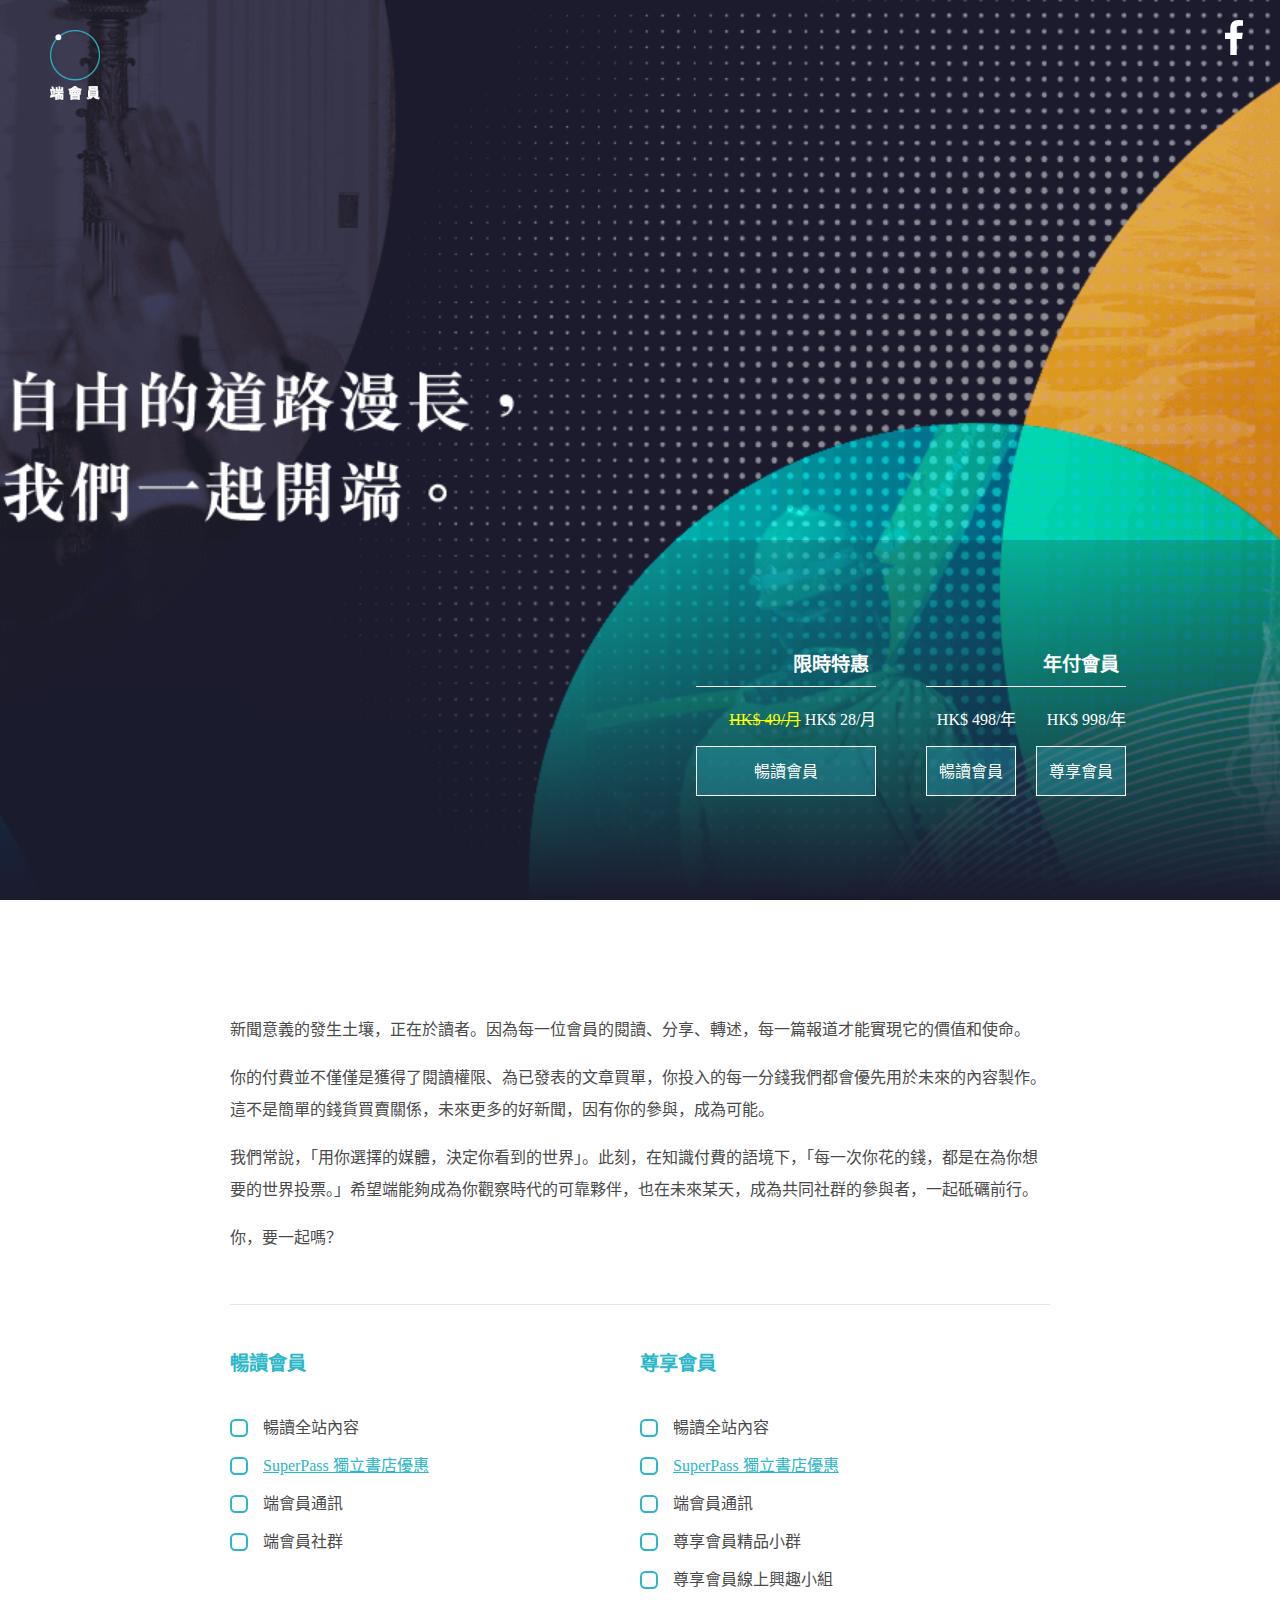
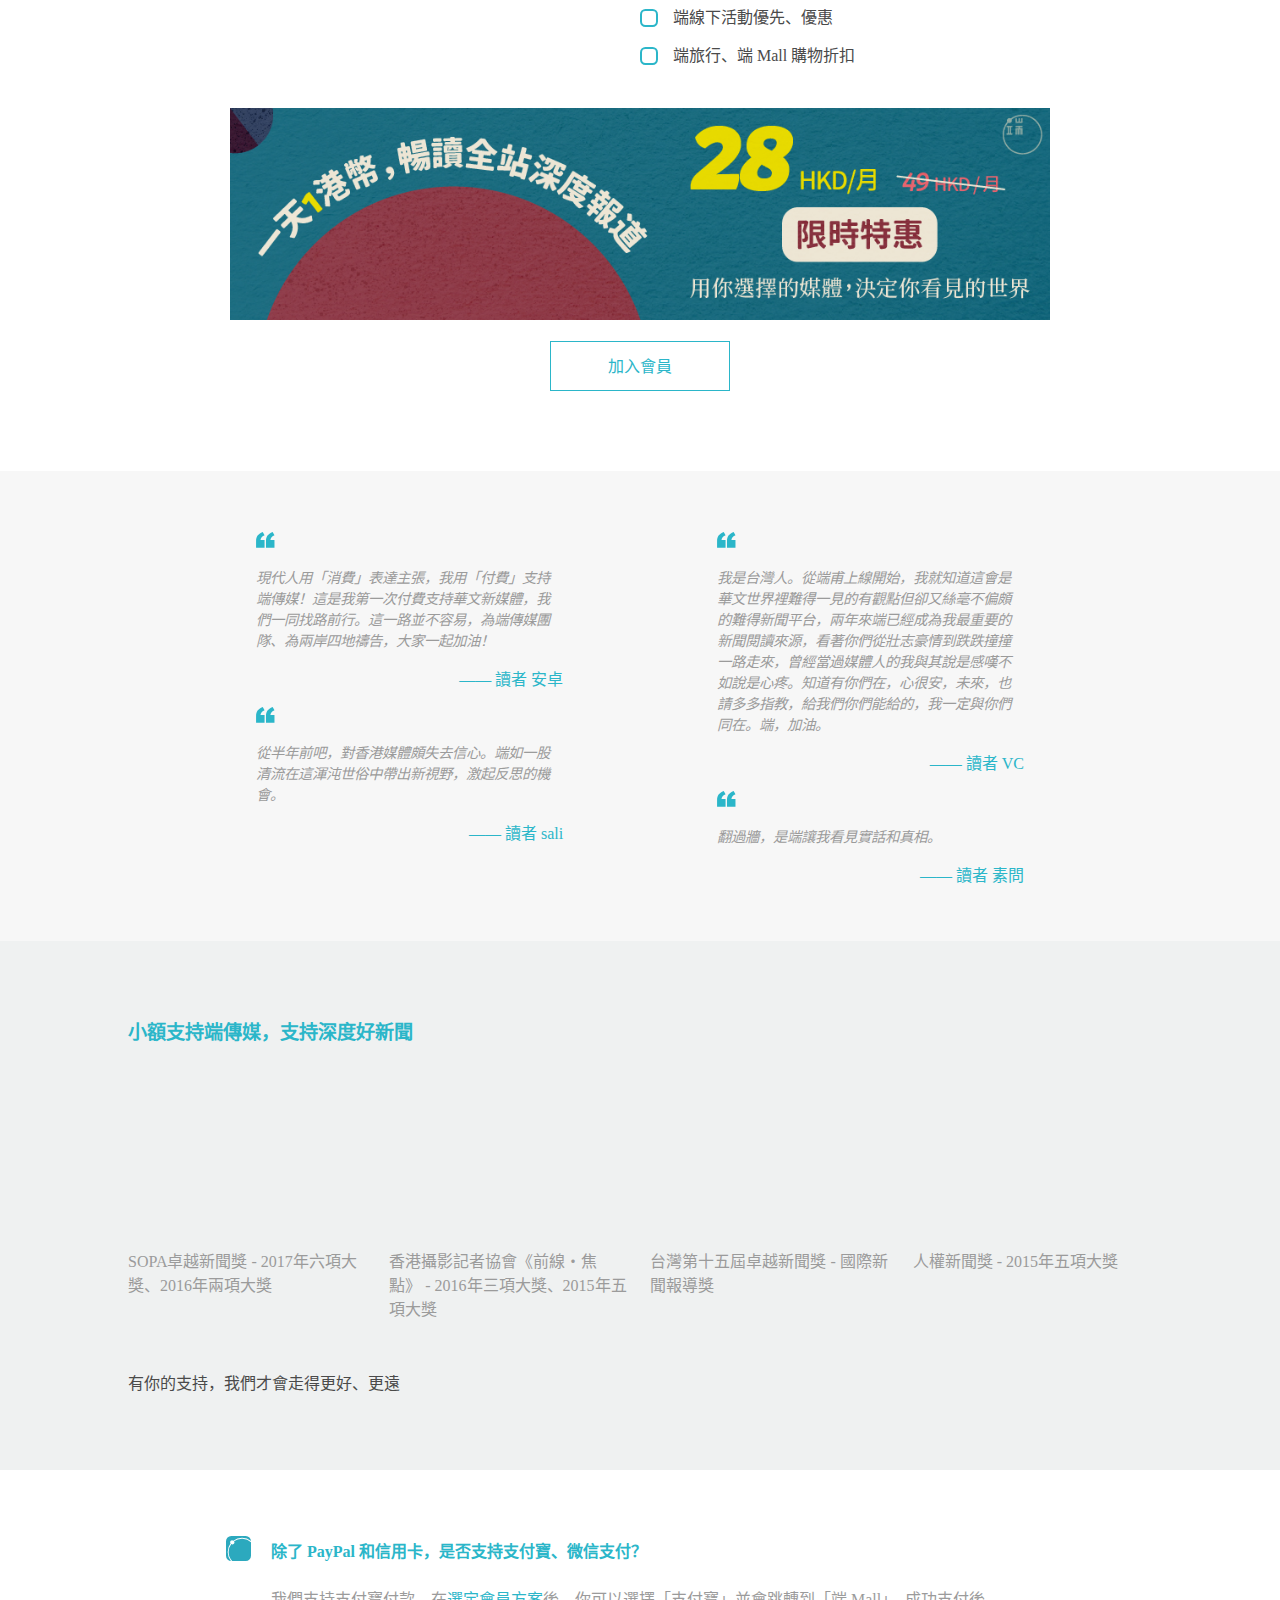
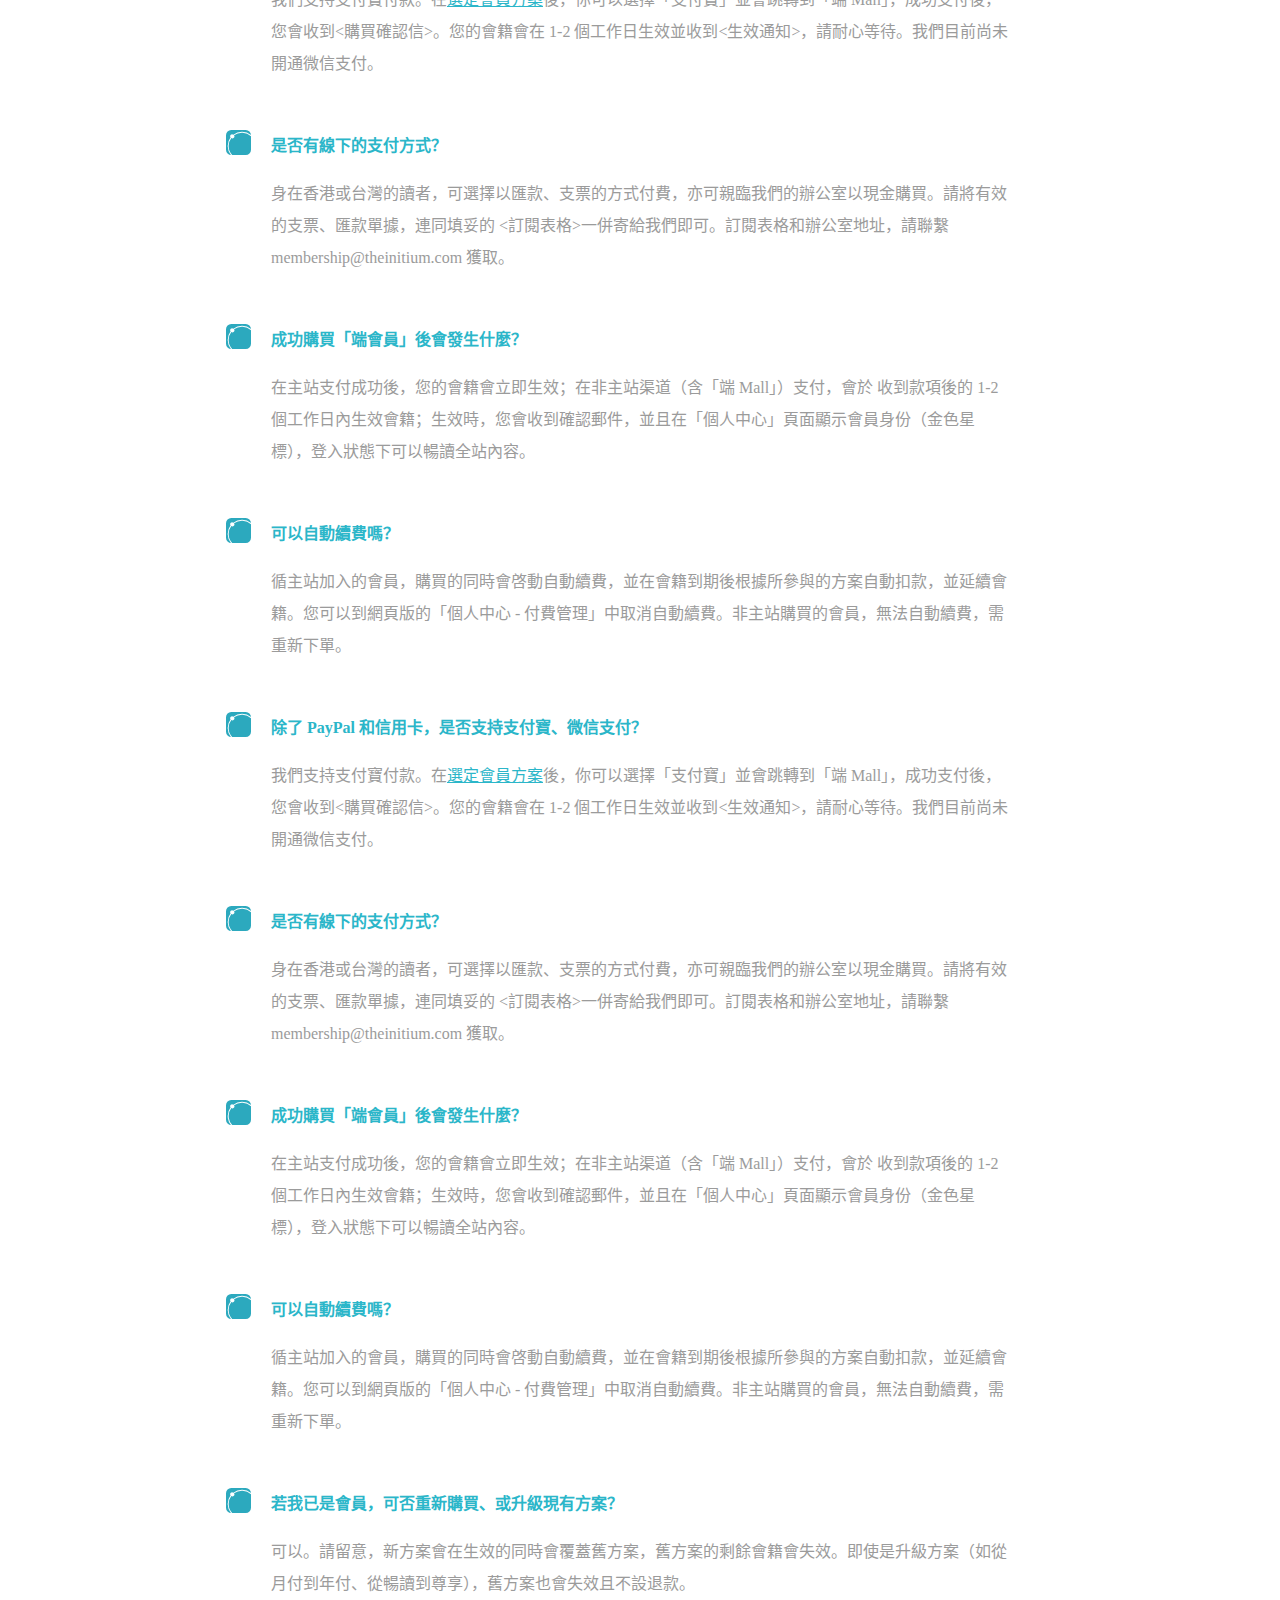
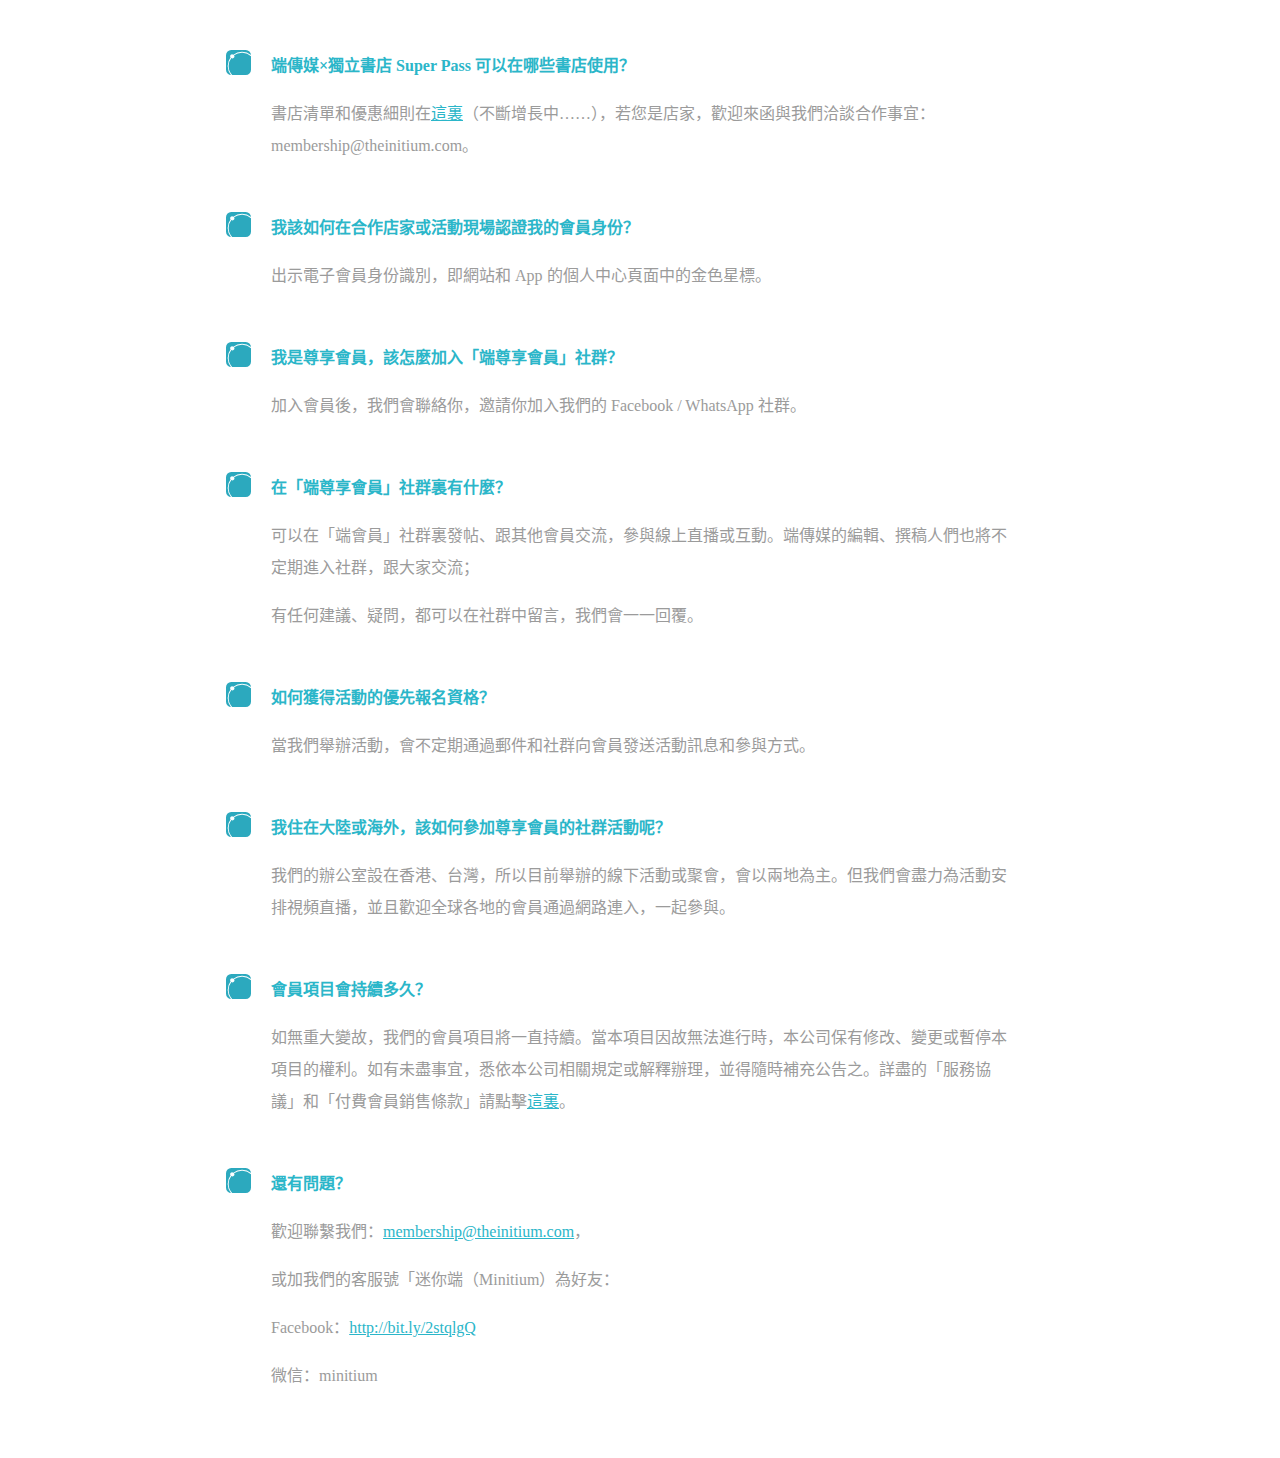
==== commit 2388d73c: "fix conflict" ====
--- a/index.html
+++ b/index.html
@@ -98,23 +98,23 @@
       </div>
       <div class="mask">
         <div class="basic column">
-          <p class="bold">暢讀會員</p>
+          <p class="bold">限時特惠</p>
+          <div class="column-container-2">
+              <p><span class="line_through">HK$ 49/月</span> HK$ 28/月</p>
+              <a class="subscribe" href="https://theinitium.com/subscription/checkout/basic_monthly" target="_blank">暢讀會員</a>
+          </div>
+        </div>
+        <div class="premier column">
+          <p class="bold">年付會員</p>
           <div class="column-container">
             <div class="monthly">
-              <p>HK$ 49/月</p>
-              <a class="subscribe" href="https://theinitium.com/subscription/checkout/basic_monthly" target="_blank">加入會員</a>
+              <p>HK$ 498/年</p>
+              <a class="subscribe" href="https://theinitium.com/subscription/checkout/basic_yearly_original" target="_blank">暢讀會員</a>
             </div>
             <div class="yearly">
-              <p>HK$ 498/年</p>
-              <a class="subscribe" href="https://theinitium.com/subscription/checkout/basic_yearly_original" target="_blank">加入會員</a>
-            </div>
-          </div>
-        </div>
-        <div class="premier column">
-          <p class="bold">尊享會員</p>
-          <div class="column-container-2">
-            <p>HK$ 998/年</p>
-            <a class="subscribe" href="https://theinitium.com/subscription/checkout/premium_yearly_original" target="_blank">加入會員</a>
+              <p>HK$ 998/年</p>
+              <a class="subscribe" href="https://theinitium.com/subscription/checkout/premium_yearly_original" target="_blank">尊享會員</a>
+            </div>
           </div>
         </div>
       </div>
@@ -201,7 +201,7 @@
       <hr>
       <div class="plansrow">
         <div class="plan">
-          <div class="illustration"><img src="img/basic.jpg" alt=""></div>
+          <!-- <div class="illustration"><img src="img/basic.jpg" alt=""></div> -->
             <ul class="description">
               <h2 class="bold">暢讀會員</h2>
               <li>暢讀全站內容</li>
@@ -211,7 +211,7 @@
             </ul>
         </div>
         <div class="plan">
-          <div class="illustration"><img src="img/premier.jpg" alt=""></div>
+          <!-- <div class="illustration"><img src="img/premier.jpg" alt=""></div> -->
             <ul class="description">
                 <h2 class="bold">尊享會員</h2>
                 <li>暢讀全站內容</li>
@@ -224,6 +224,10 @@
               </ul>
         </div>
       </div>
+      <a target="_blank" href=" https://theinitium.com/subscription/offers/">
+        <div class="illustration desk"><img src="img/discount.jpg" alt=""></div>
+        <div class="illustration mobile"><img src="img/discount-mobile.jpg" alt=""></div>
+      </a>
       <a class="subscribe dark" target="_blank" href=" https://theinitium.com/subscription/offers/">加入會員</a>
       <!-- <div class="row">
         <a class="subscribe" href="https://theinitium.com/subscription/offers/" target="_blank">成為會員</a>
@@ -327,12 +331,36 @@
           <p>循主站加入的會員，購買的同時會啓動自動續費，並在會籍到期後根據所參與的方案自動扣款，並延續會籍。您可以到網頁版的「個人中心 - 付費管理」中取消自動續費。非主站購買的會員，無法自動續費，需重新下單。</p>
         </div>
         <div class="question" id="q5">
+          <p>除了 PayPal 和信用卡，是否支持支付寶、微信支付？</p>
+        </div>
+        <div class="answer">
+          <p>我們支持支付寶付款。在<a class="giftlink" target="_blank" href="https://theinitium.com/subscription/offers/">選定會員方案</a>後，你可以選擇「支付寶」並會跳轉到「端 Mall」，成功支付後，您會收到<購買確認信>。您的會籍會在 1-2 個工作日生效並收到<生效通知>，請耐心等待。我們目前尚未開通微信支付。</p>
+        </div>
+        <div class="question" id="q6">
+          <p>是否有線下的支付方式？</p>
+        </div>
+        <div class="answer">
+          <p>身在香港或台灣的讀者，可選擇以匯款、支票的方式付費，亦可親臨我們的辦公室以現金購買。請將有效的支票、匯款單據，連同填妥的 <訂閱表格>一併寄給我們即可。訂閱表格和辦公室地址，請聯繫 membership@theinitium.com 獲取。</p>
+        </div>
+        <div class="question" id="q7">
+          <p>成功購買「端會員」後會發生什麼？</p>
+        </div>
+        <div class="answer">
+          <p>在主站支付成功後，您的會籍會立即生效；在非主站渠道（含「端 Mall」）支付，會於 收到款項後的 1-2 個工作日內生效會籍；生效時，您會收到確認郵件，並且在「個人中心」頁面顯示會員身份（金色星標），登入狀態下可以暢讀全站內容。</p>
+        </div>
+        <div class="question" id="q8">
+          <p>可以自動續費嗎？</p>
+        </div>
+        <div class="answer">
+          <p>循主站加入的會員，購買的同時會啓動自動續費，並在會籍到期後根據所參與的方案自動扣款，並延續會籍。您可以到網頁版的「個人中心 - 付費管理」中取消自動續費。非主站購買的會員，無法自動續費，需重新下單。</p>
+        </div>
+        <div class="question" id="q9">
           <p>若我已是會員，可否重新購買、或升級現有方案？</p>
         </div>
         <div class="answer">
           <p>可以。請留意，新方案會在生效的同時會覆蓋舊方案，舊方案的剩餘會籍會失效。即使是升級方案（如從月付到年付、從暢讀到尊享），舊方案也會失效且不設退款。</p>
         </div>
-        <div class="question" id="q6">
+        <div class="question" id="q10">
           <p>端傳媒×獨立書店 Super Pass 可以在哪些書店使用？</p>
         </div>
         <div class="answer">
@@ -386,11 +414,6 @@
           <p>微信：minitium</p>
         </div>
       </div>
-    </div>
-    <!-- <div class="footer">
-
-    </div> -->
-
     </div>
   </body>
   <script>
--- a/styles/style.css
+++ b/styles/style.css
@@ -40,7 +40,7 @@
   line-height: 1.882
 }
 .testimonial img {
-  max-width: 100%;
+	max-width: 100%;
 }
 hr{
   display: block;
@@ -118,7 +118,7 @@
   background-size: cover;
 }
 .mask {
-  padding: 0 20%;
+  padding: 0 12%;
   width: 100%;
   height: 40vh;
   position: absolute;
@@ -155,7 +155,10 @@
 }
 .content{
   margin: 66px auto;
-  width: 60%;
+  width: 80%;
+  line-height: 2em;
+  max-width: 820px;
+  text-align: left;
 }
 .intro{
   margin: 0 auto 50px auto;
@@ -223,6 +226,12 @@
   height: auto; 
   width: 100%;
   /*margin: 20px auto; */
+}
+.illustration.mobile {
+  display: none;
+}
+.illustration img {
+  width: 100%;
 }
 .illustration.mobile {
   display: none;
@@ -309,7 +318,15 @@
 .awards {
   margin: 0px auto 0 auto;
   background-color: #EFF1F1;
-  padding: 60px 20%;
+  padding: 60px 10%;
+}
+
+.album {
+    display: flex;
+    flex-flow: row wrap;
+    margin-left: auto;
+    margin-right: auto;
+    padding: 0;
 }
 
 .album {
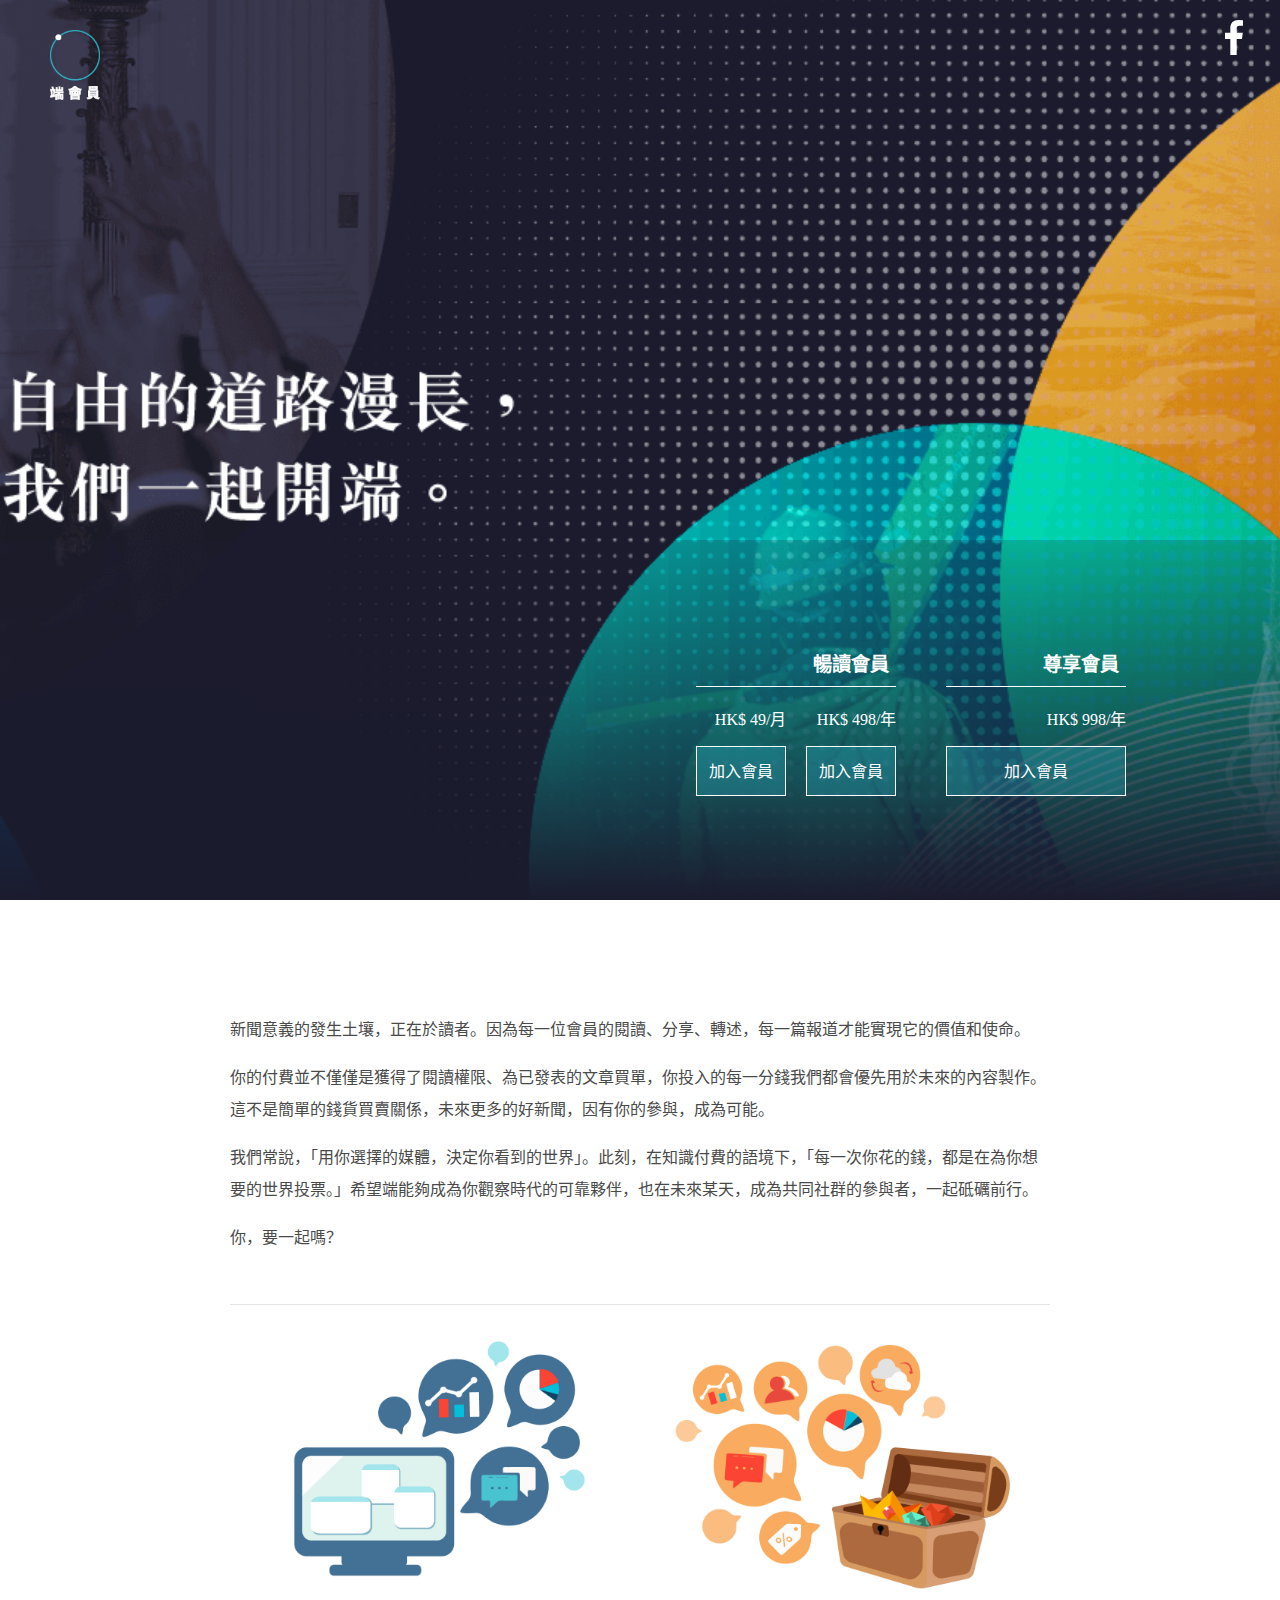
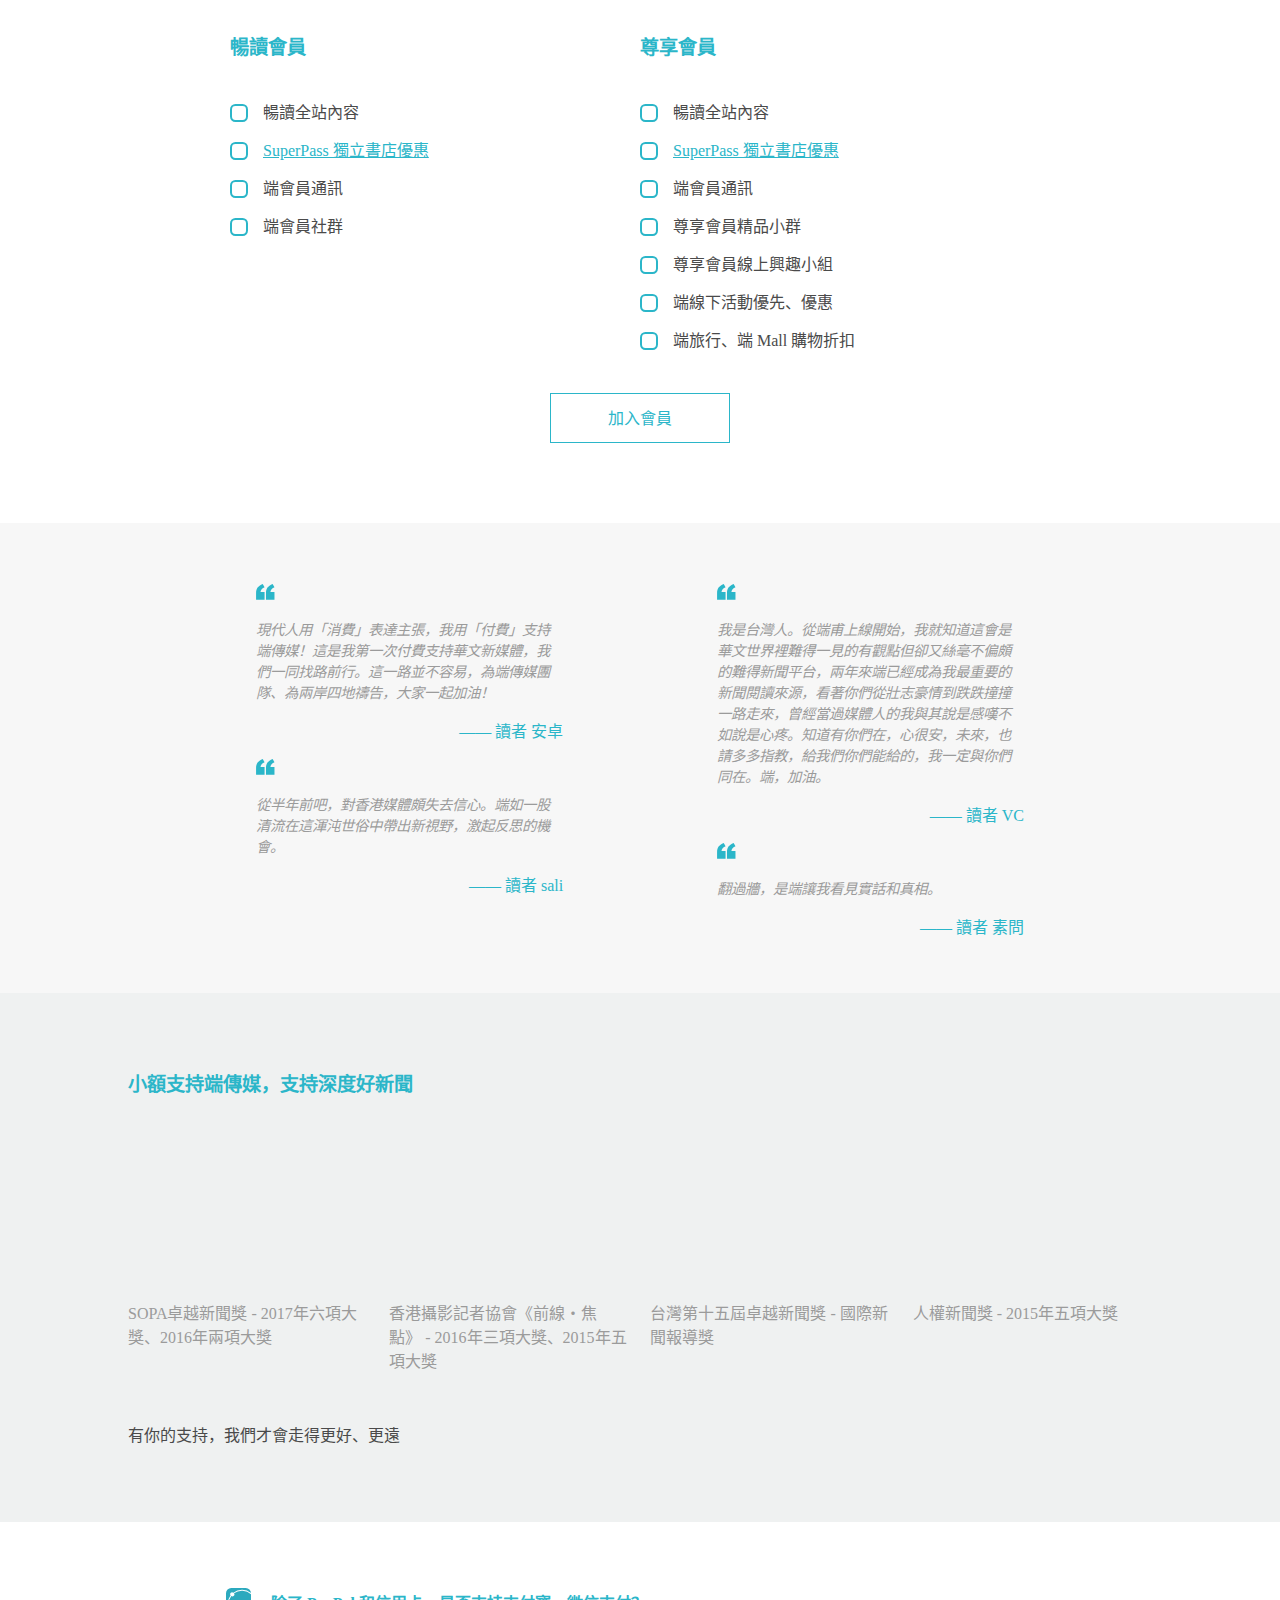
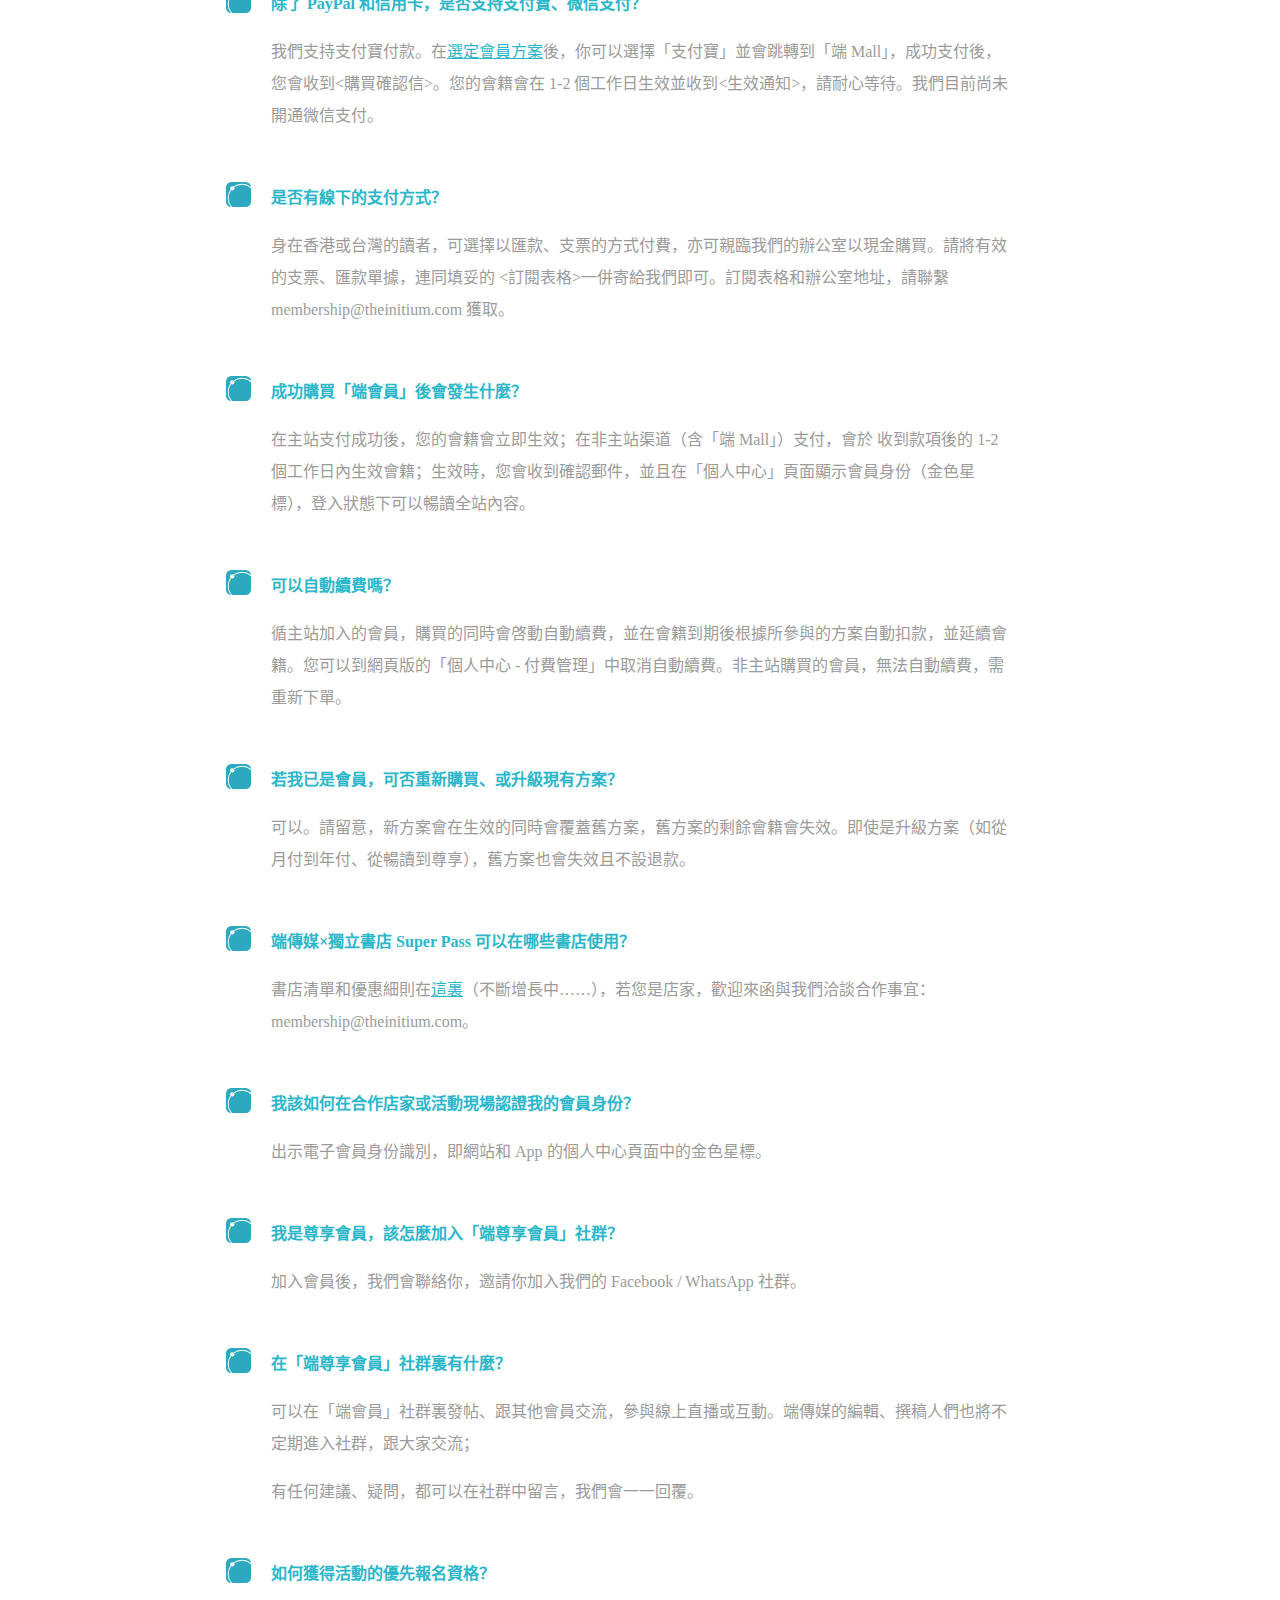
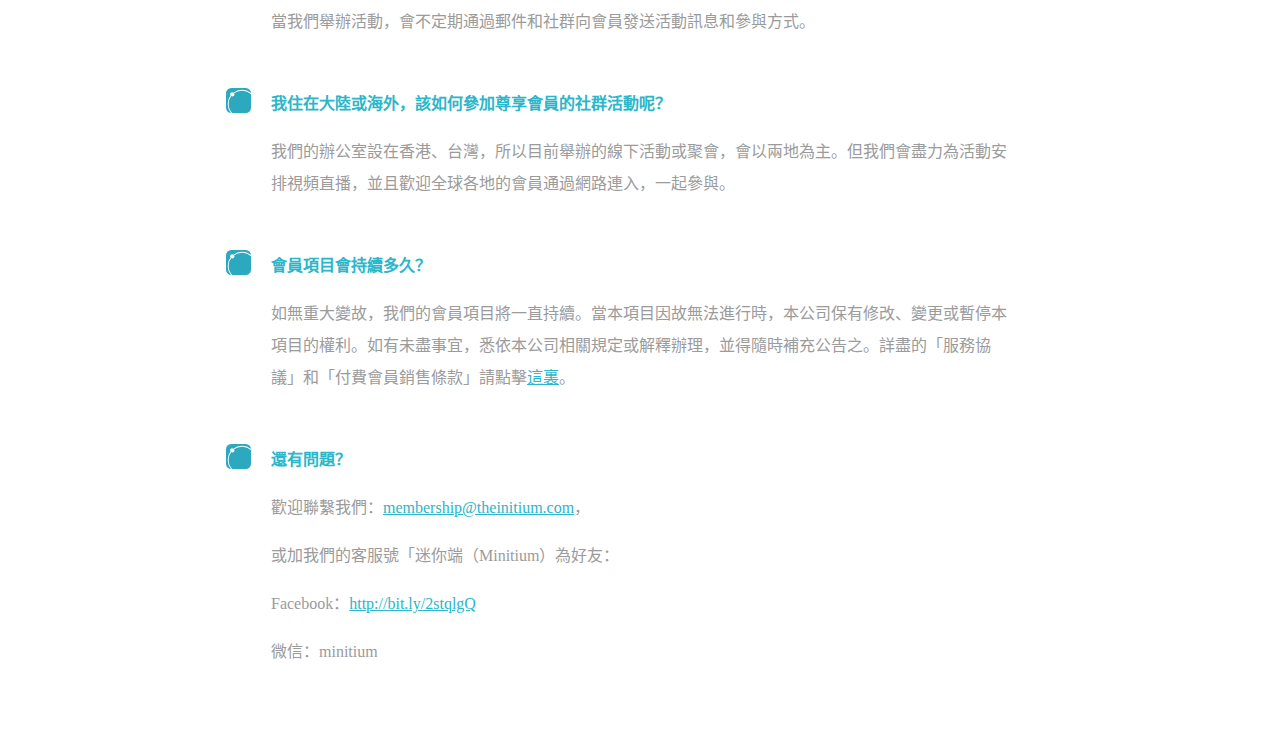
==== commit 0f777322: "change header" ====
--- a/index.html
+++ b/index.html
@@ -1,9 +1,9 @@
 <!DOCTYPE html>
 <html lang="zh-CN">
   <head>
-  	<meta charset="UTF-8">
+    <meta charset="UTF-8">
     <meta http-equiv="X-UA-Compatible" content="IE=Edge">
-	  <meta name="viewport" content="width=device-width, initial-scale=1">
+    <meta name="viewport" content="width=device-width, initial-scale=1">
     <title>端傳媒會員計劃</title>
     <meta name="keywords" content="the initium membership,Initium Membership,端,端會員,Initium,Initium Media">
     <meta name="description" content="我們想找到你們，需要你們的支持；我們更想創造一個空間，讓你們找到彼此。">
@@ -98,23 +98,23 @@
       </div>
       <div class="mask">
         <div class="basic column">
-          <p class="bold">限時特惠</p>
-          <div class="column-container-2">
-              <p><span class="line_through">HK$ 49/月</span> HK$ 28/月</p>
-              <a class="subscribe" href="https://theinitium.com/subscription/checkout/basic_monthly" target="_blank">暢讀會員</a>
-          </div>
-        </div>
-        <div class="premier column">
-          <p class="bold">年付會員</p>
+          <p class="bold">暢讀會員</p>
           <div class="column-container">
             <div class="monthly">
+              <p>HK$ 49/月</p>
+              <a class="subscribe" href="https://theinitium.com/subscription/checkout/basic_monthly" target="_blank">加入會員</a>
+            </div>
+            <div class="yearly">
               <p>HK$ 498/年</p>
-              <a class="subscribe" href="https://theinitium.com/subscription/checkout/basic_yearly_original" target="_blank">暢讀會員</a>
-            </div>
-            <div class="yearly">
-              <p>HK$ 998/年</p>
-              <a class="subscribe" href="https://theinitium.com/subscription/checkout/premium_yearly_original" target="_blank">尊享會員</a>
-            </div>
+              <a class="subscribe" href="https://theinitium.com/subscription/checkout/basic_yearly_original" target="_blank">加入會員</a>
+            </div>
+          </div>
+        </div>
+        <div class="premier column">
+          <p class="bold">尊享會員</p>
+          <div class="column-container-2">
+            <p>HK$ 998/年</p>
+            <a class="subscribe" href="https://theinitium.com/subscription/checkout/premium_yearly_original" target="_blank">加入會員</a>
           </div>
         </div>
       </div>
@@ -201,7 +201,7 @@
       <hr>
       <div class="plansrow">
         <div class="plan">
-          <!-- <div class="illustration"><img src="img/basic.jpg" alt=""></div> -->
+          <div class="illustration"><img src="img/basic.jpg" alt=""></div>
             <ul class="description">
               <h2 class="bold">暢讀會員</h2>
               <li>暢讀全站內容</li>
@@ -211,7 +211,7 @@
             </ul>
         </div>
         <div class="plan">
-          <!-- <div class="illustration"><img src="img/premier.jpg" alt=""></div> -->
+          <div class="illustration"><img src="img/premier.jpg" alt=""></div>
             <ul class="description">
                 <h2 class="bold">尊享會員</h2>
                 <li>暢讀全站內容</li>
@@ -224,10 +224,6 @@
               </ul>
         </div>
       </div>
-      <a target="_blank" href=" https://theinitium.com/subscription/offers/">
-        <div class="illustration desk"><img src="img/discount.jpg" alt=""></div>
-        <div class="illustration mobile"><img src="img/discount-mobile.jpg" alt=""></div>
-      </a>
       <a class="subscribe dark" target="_blank" href=" https://theinitium.com/subscription/offers/">加入會員</a>
       <!-- <div class="row">
         <a class="subscribe" href="https://theinitium.com/subscription/offers/" target="_blank">成為會員</a>
@@ -331,36 +327,12 @@
           <p>循主站加入的會員，購買的同時會啓動自動續費，並在會籍到期後根據所參與的方案自動扣款，並延續會籍。您可以到網頁版的「個人中心 - 付費管理」中取消自動續費。非主站購買的會員，無法自動續費，需重新下單。</p>
         </div>
         <div class="question" id="q5">
-          <p>除了 PayPal 和信用卡，是否支持支付寶、微信支付？</p>
-        </div>
-        <div class="answer">
-          <p>我們支持支付寶付款。在<a class="giftlink" target="_blank" href="https://theinitium.com/subscription/offers/">選定會員方案</a>後，你可以選擇「支付寶」並會跳轉到「端 Mall」，成功支付後，您會收到<購買確認信>。您的會籍會在 1-2 個工作日生效並收到<生效通知>，請耐心等待。我們目前尚未開通微信支付。</p>
+          <p>若我已是會員，可否重新購買、或升級現有方案？</p>
+        </div>
+        <div class="answer">
+          <p>可以。請留意，新方案會在生效的同時會覆蓋舊方案，舊方案的剩餘會籍會失效。即使是升級方案（如從月付到年付、從暢讀到尊享），舊方案也會失效且不設退款。</p>
         </div>
         <div class="question" id="q6">
-          <p>是否有線下的支付方式？</p>
-        </div>
-        <div class="answer">
-          <p>身在香港或台灣的讀者，可選擇以匯款、支票的方式付費，亦可親臨我們的辦公室以現金購買。請將有效的支票、匯款單據，連同填妥的 <訂閱表格>一併寄給我們即可。訂閱表格和辦公室地址，請聯繫 membership@theinitium.com 獲取。</p>
-        </div>
-        <div class="question" id="q7">
-          <p>成功購買「端會員」後會發生什麼？</p>
-        </div>
-        <div class="answer">
-          <p>在主站支付成功後，您的會籍會立即生效；在非主站渠道（含「端 Mall」）支付，會於 收到款項後的 1-2 個工作日內生效會籍；生效時，您會收到確認郵件，並且在「個人中心」頁面顯示會員身份（金色星標），登入狀態下可以暢讀全站內容。</p>
-        </div>
-        <div class="question" id="q8">
-          <p>可以自動續費嗎？</p>
-        </div>
-        <div class="answer">
-          <p>循主站加入的會員，購買的同時會啓動自動續費，並在會籍到期後根據所參與的方案自動扣款，並延續會籍。您可以到網頁版的「個人中心 - 付費管理」中取消自動續費。非主站購買的會員，無法自動續費，需重新下單。</p>
-        </div>
-        <div class="question" id="q9">
-          <p>若我已是會員，可否重新購買、或升級現有方案？</p>
-        </div>
-        <div class="answer">
-          <p>可以。請留意，新方案會在生效的同時會覆蓋舊方案，舊方案的剩餘會籍會失效。即使是升級方案（如從月付到年付、從暢讀到尊享），舊方案也會失效且不設退款。</p>
-        </div>
-        <div class="question" id="q10">
           <p>端傳媒×獨立書店 Super Pass 可以在哪些書店使用？</p>
         </div>
         <div class="answer">
@@ -414,6 +386,11 @@
           <p>微信：minitium</p>
         </div>
       </div>
+    </div>
+    <!-- <div class="footer">
+
+    </div> -->
+
     </div>
   </body>
   <script>
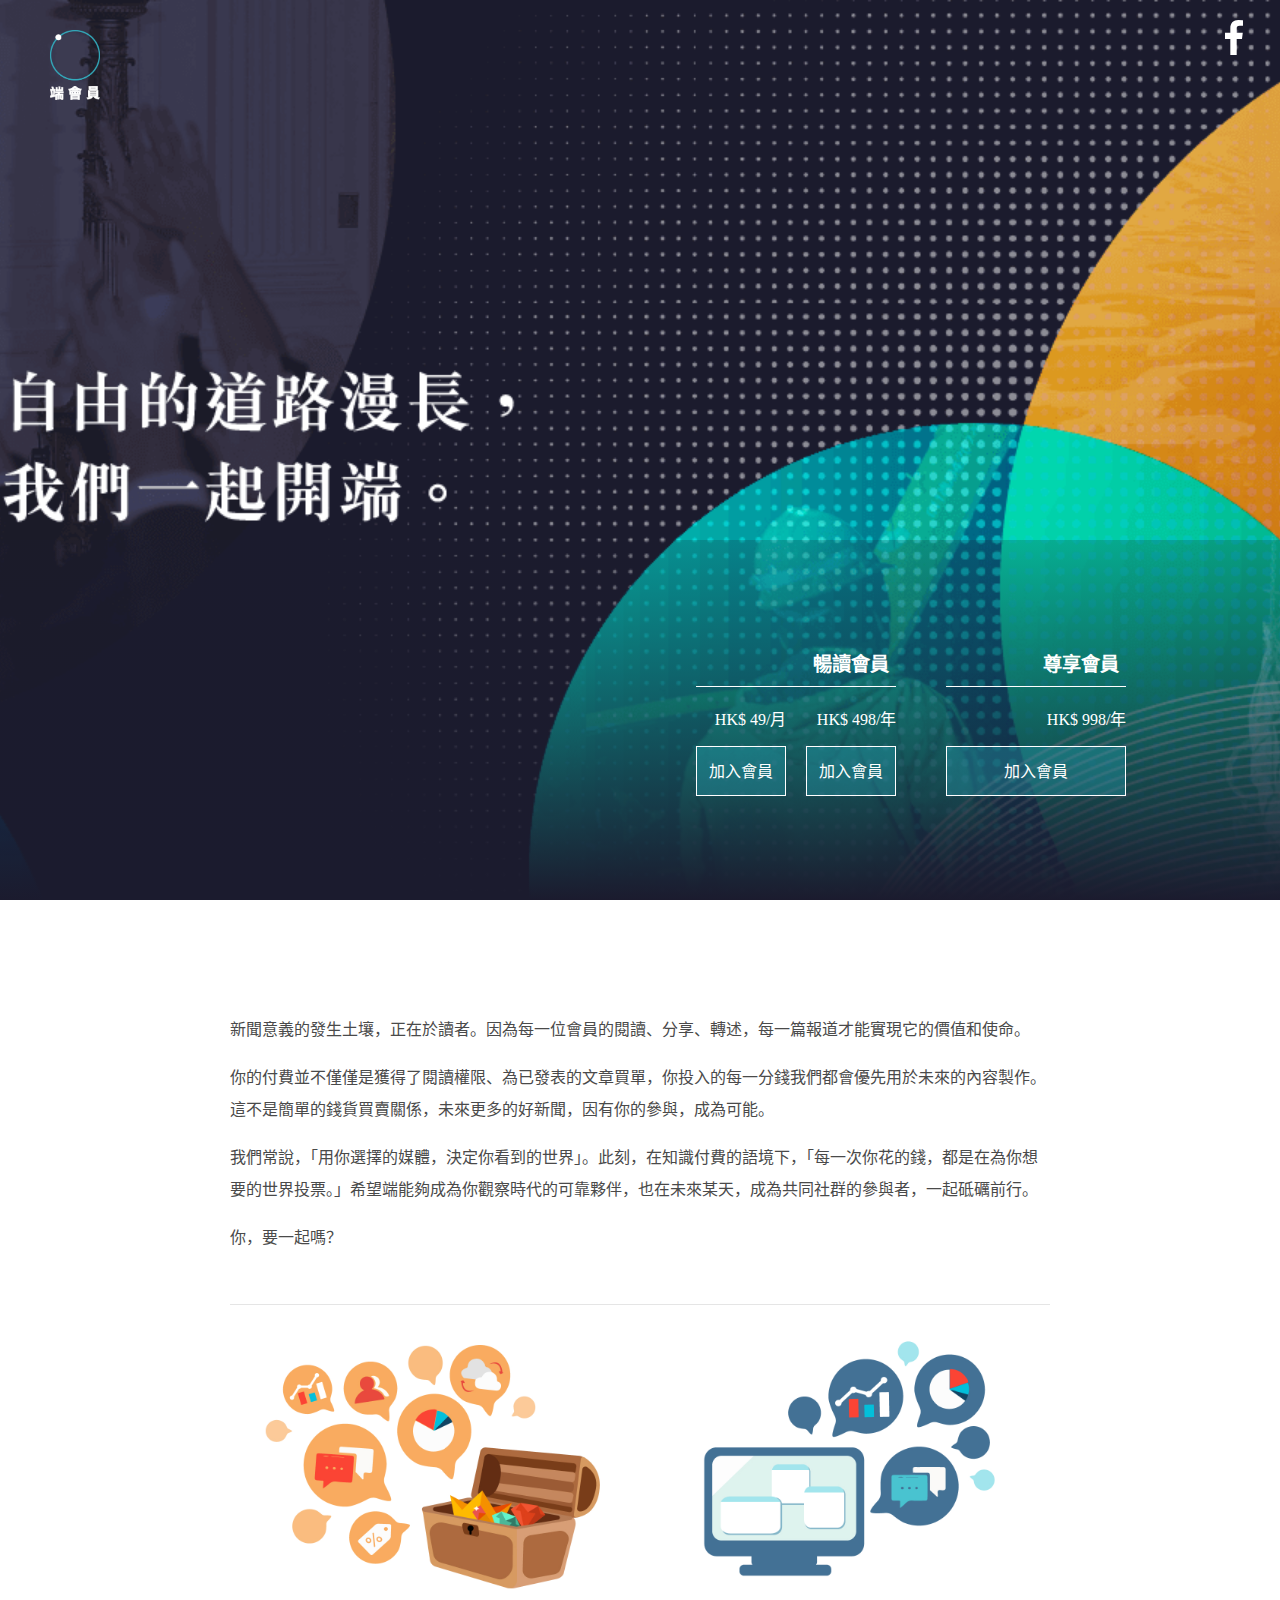
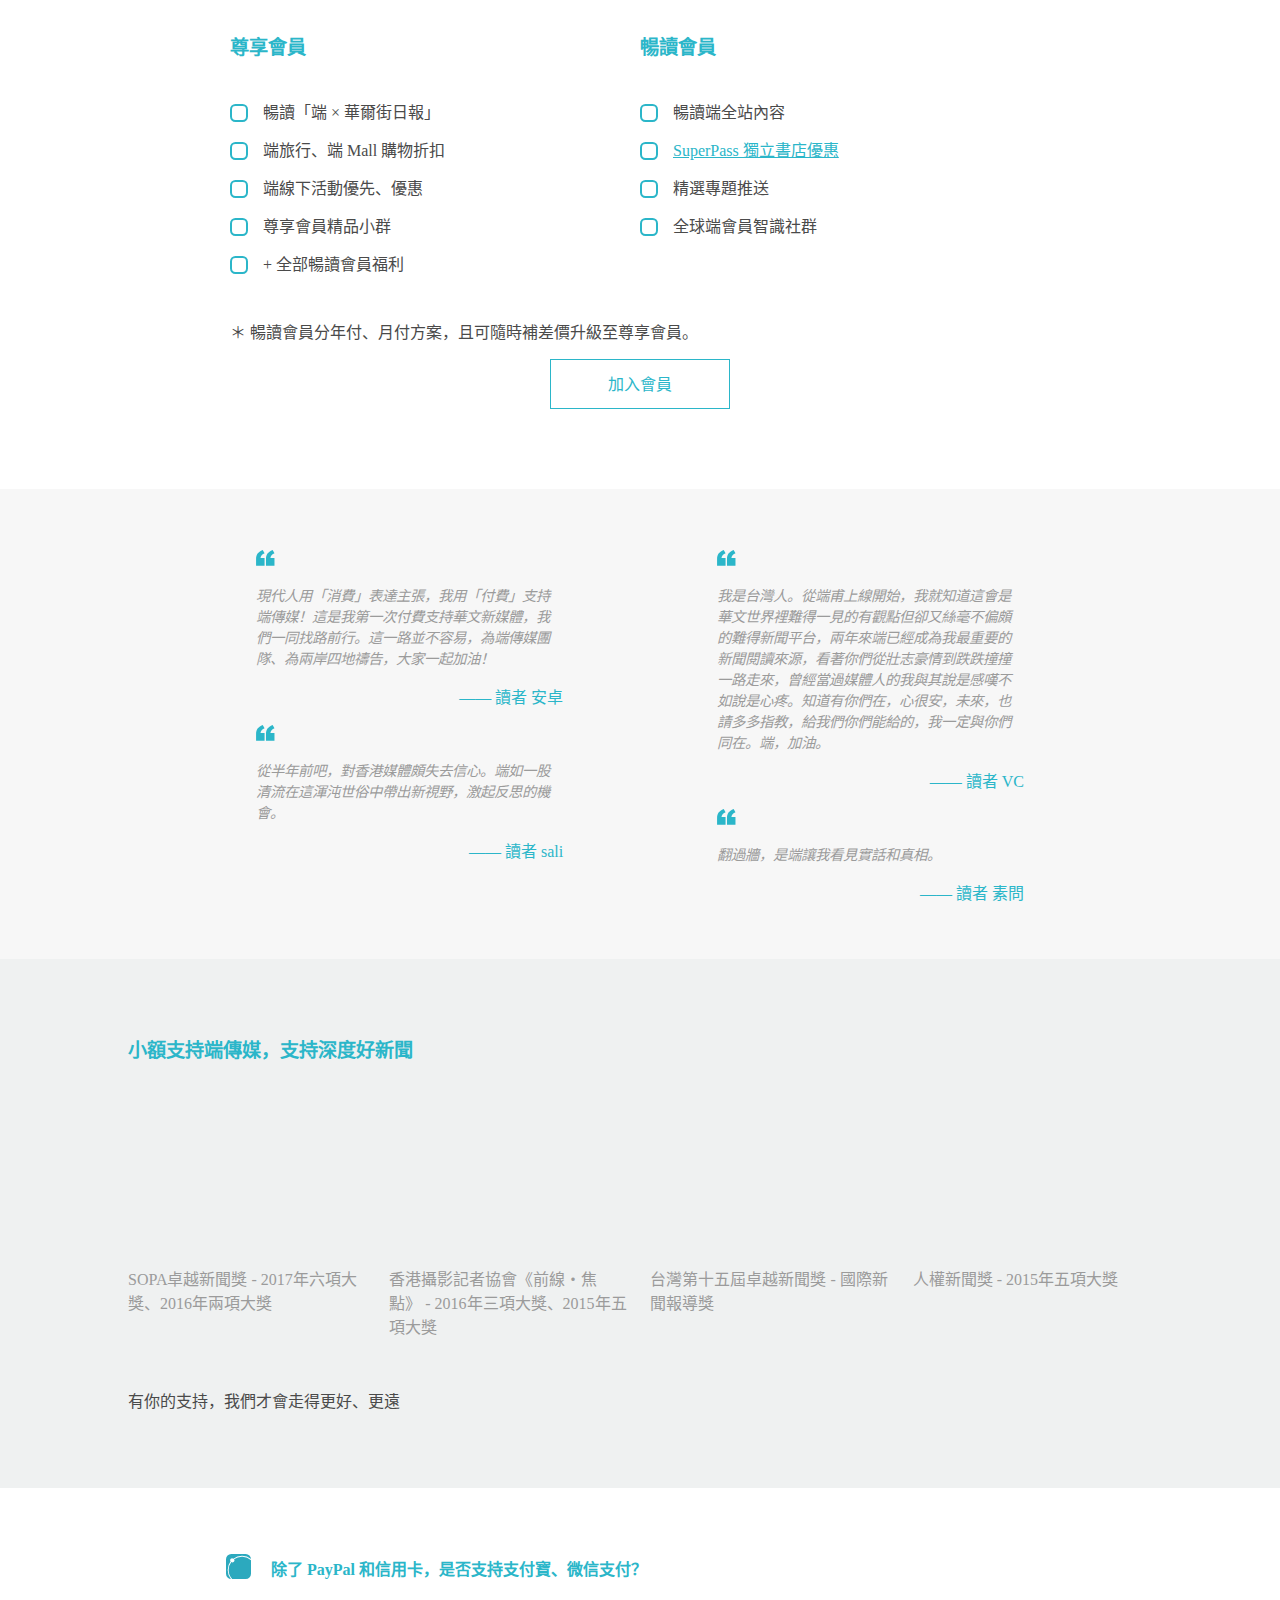
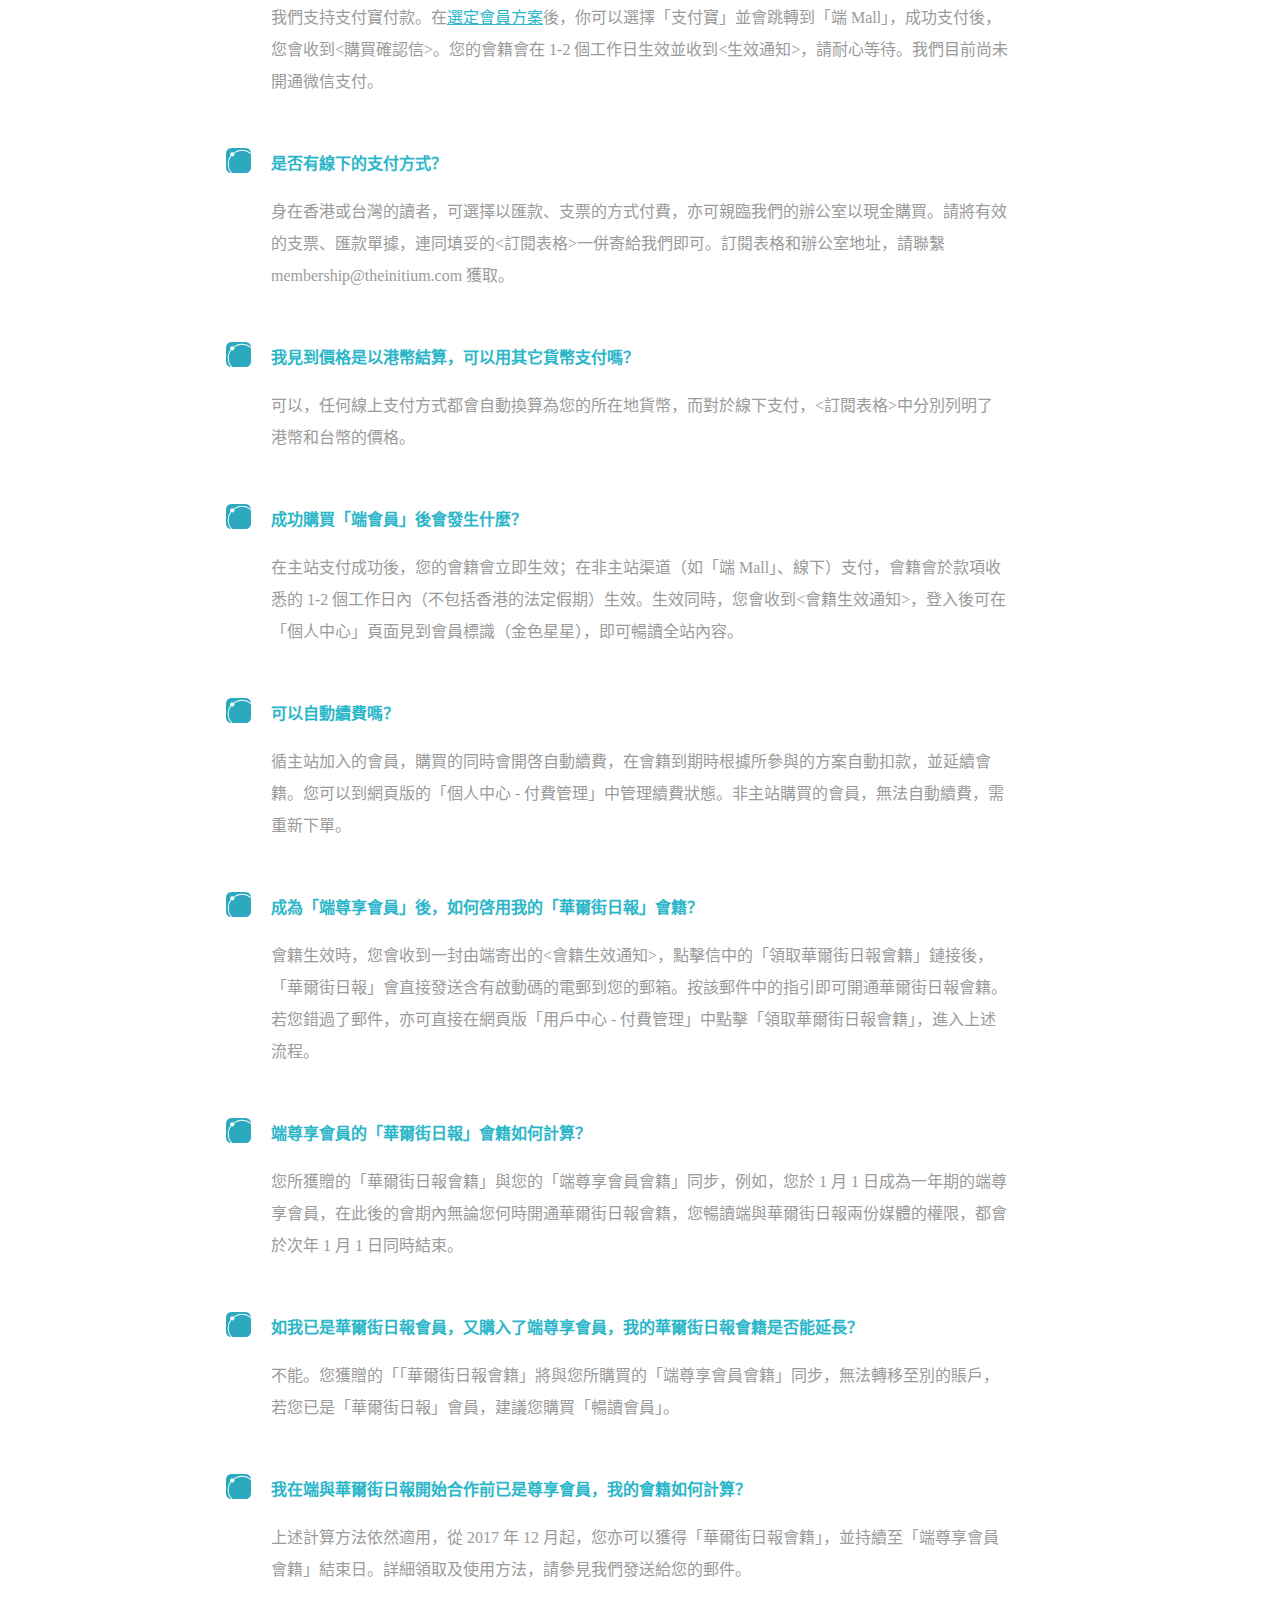
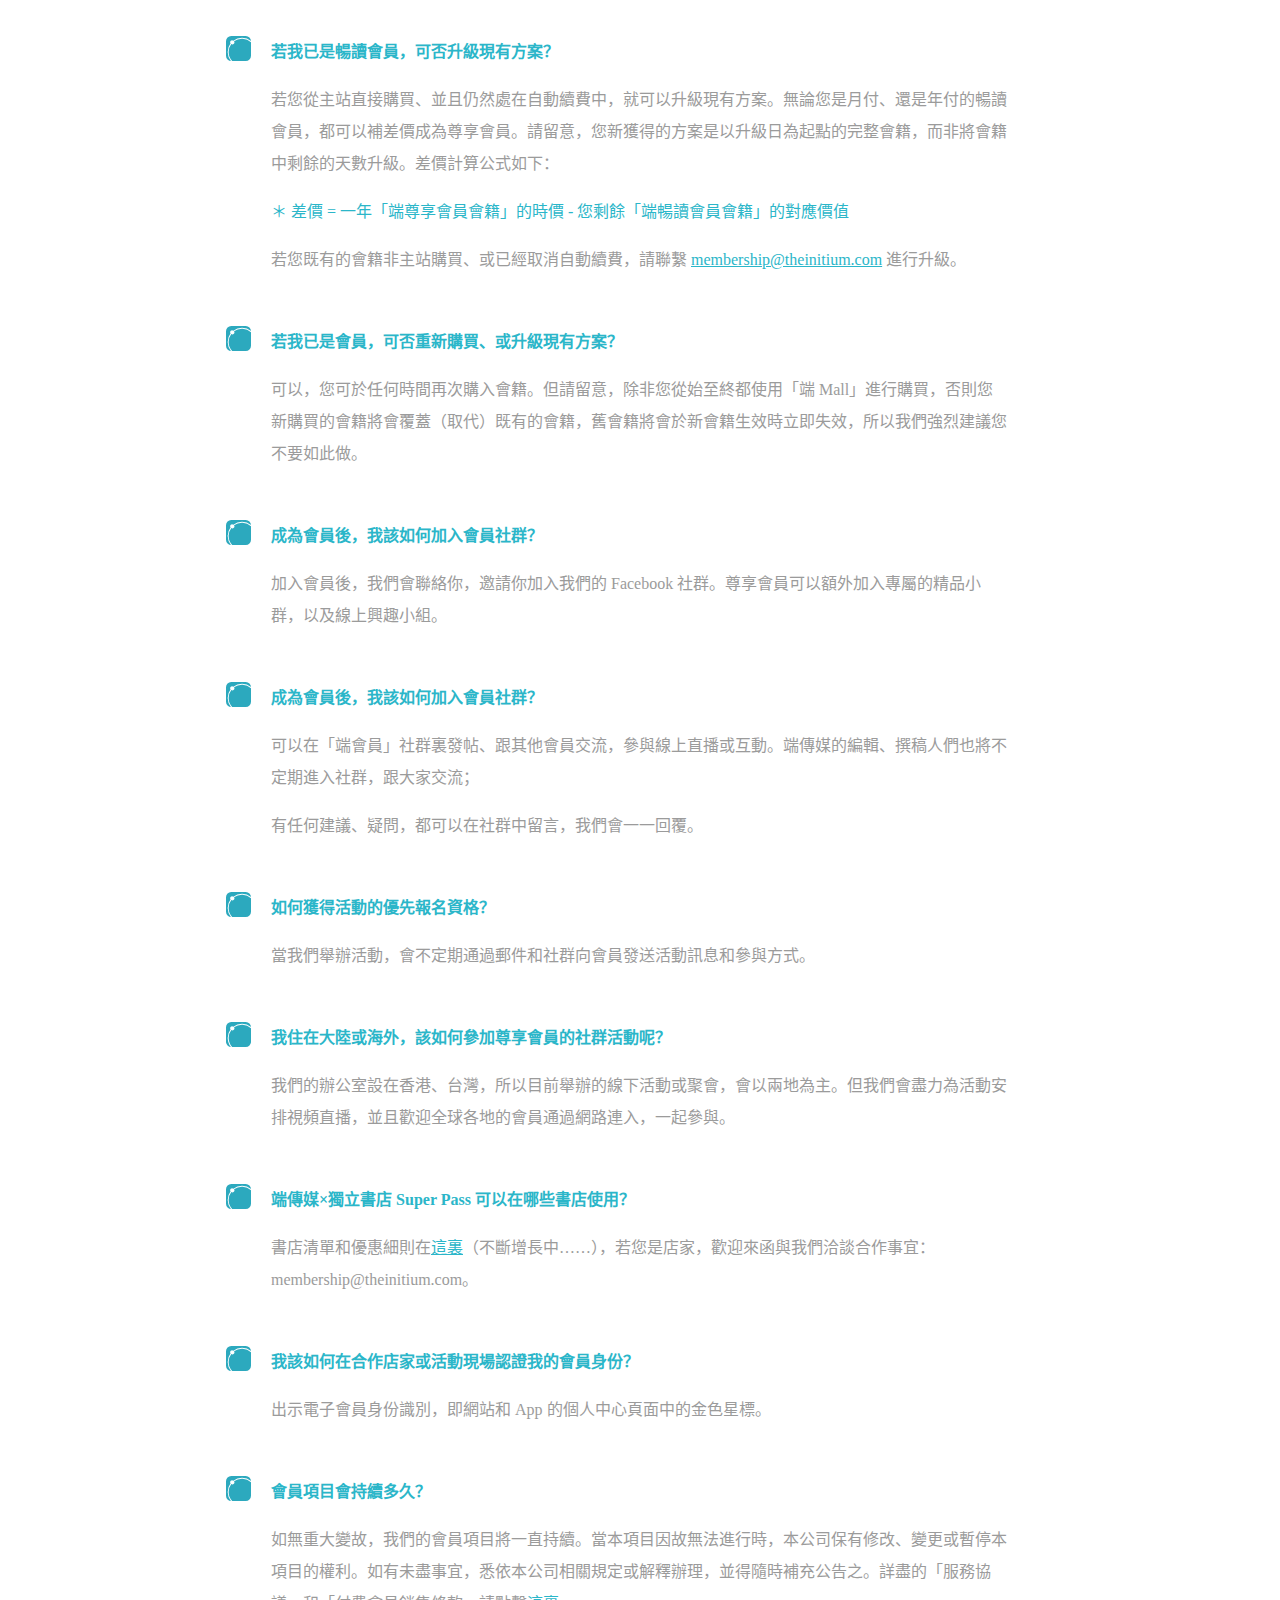
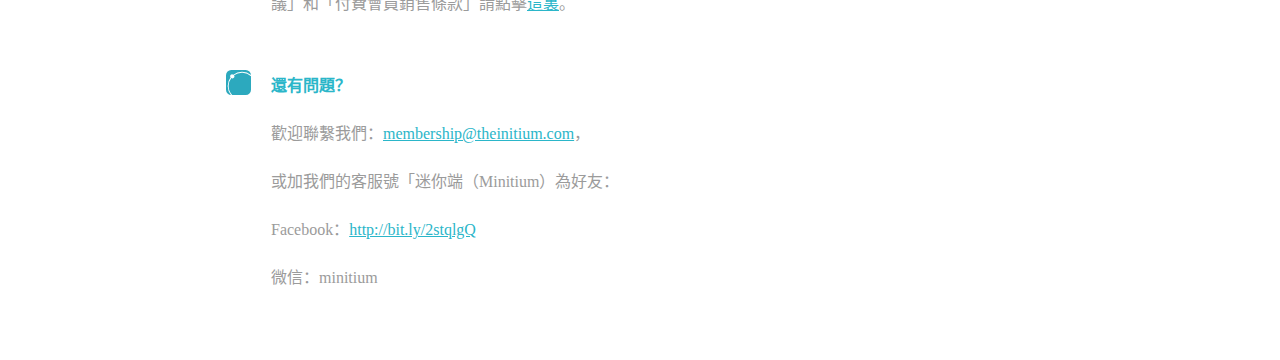
==== commit 711a97cb: "change qa" ====
--- a/index.html
+++ b/index.html
@@ -201,30 +201,29 @@
       <hr>
       <div class="plansrow">
         <div class="plan">
+          <div class="illustration"><img src="img/premier.jpg" alt=""></div>
+            <ul class="description">
+                <h2 class="bold">尊享會員</h2>
+                <li>暢讀「端 × 華爾街日報」</li>
+                <li>端旅行、端 Mall 購物折扣</li>
+                <li>端線下活動優先、優惠</li>
+                <li>尊享會員精品小群</li>
+                <li>+ 全部暢讀會員福利</li>
+              </ul>
+        </div>
+        <div class="plan">
           <div class="illustration"><img src="img/basic.jpg" alt=""></div>
             <ul class="description">
               <h2 class="bold">暢讀會員</h2>
-              <li>暢讀全站內容</li>
+              <li>暢讀端全站內容</li>
               <li><a class="giftlink" id="bsbtn">SuperPass 獨立書店優惠</a></li>
-              <li>端會員通訊</li>
-              <li>端會員社群</li>
+              <li>精選專題推送</li>
+              <li>全球端會員智識社群</li>
             </ul>
         </div>
-        <div class="plan">
-          <div class="illustration"><img src="img/premier.jpg" alt=""></div>
-            <ul class="description">
-                <h2 class="bold">尊享會員</h2>
-                <li>暢讀全站內容</li>
-                <li><a class="giftlink" id="bsbtn2">SuperPass 獨立書店優惠</a></li>
-                <li>端會員通訊</li>
-                <li>尊享會員精品小群</li>
-                <li>尊享會員線上興趣小組</li>
-                <li>端線下活動優先、優惠</li>
-                <li>端旅行、端 Mall 購物折扣</li>
-              </ul>
-        </div>
-      </div>
-      <a class="subscribe dark" target="_blank" href=" https://theinitium.com/subscription/offers/">加入會員</a>
+      </div>
+      <div>＊ 暢讀會員分年付、月付方案，且可隨時補差價升級至尊享會員。</div>
+      <a class="subscribe dark" target="_blank" href="https://theinitium.com/subscription/offers/">加入會員</a>
       <!-- <div class="row">
         <a class="subscribe" href="https://theinitium.com/subscription/offers/" target="_blank">成為會員</a>
         <p class="price">現正眾籌</p>
@@ -312,70 +311,119 @@
           <p>是否有線下的支付方式？</p>
         </div>
         <div class="answer">
-          <p>身在香港或台灣的讀者，可選擇以匯款、支票的方式付費，亦可親臨我們的辦公室以現金購買。請將有效的支票、匯款單據，連同填妥的 <訂閱表格>一併寄給我們即可。訂閱表格和辦公室地址，請聯繫 membership@theinitium.com 獲取。</p>
+          <p>身在香港或台灣的讀者，可選擇以匯款、支票的方式付費，亦可親臨我們的辦公室以現金購買。請將有效的支票、匯款單據，連同填妥的<訂閱表格>一併寄給我們即可。訂閱表格和辦公室地址，請聯繫 membership@theinitium.com 獲取。</p>
         </div>
         <div class="question" id="q3">
+          <p>我見到價格是以港幣結算，可以用其它貨幣支付嗎？</p>
+        </div>
+        <div class="answer">
+          <p>可以，任何線上支付方式都會自動換算為您的所在地貨幣，而對於線下支付，<訂閱表格>中分別列明了港幣和台幣的價格。</p>
+        </div>
+        <div class="question" id="q4">
           <p>成功購買「端會員」後會發生什麼？</p>
         </div>
         <div class="answer">
-          <p>在主站支付成功後，您的會籍會立即生效；在非主站渠道（含「端 Mall」）支付，會於 收到款項後的 1-2 個工作日內生效會籍；生效時，您會收到確認郵件，並且在「個人中心」頁面顯示會員身份（金色星標），登入狀態下可以暢讀全站內容。</p>
-        </div>
-        <div class="question" id="q4">
+          <p>在主站支付成功後，您的會籍會立即生效；在非主站渠道（如「端 Mall」、線下）支付，會籍會於款項收悉的 1-2 個工作日內（不包括香港的法定假期）生效。生效同時，您會收到<會籍生效通知>，登入後可在「個人中心」頁面見到會員標識（金色星星），即可暢讀全站內容。</p>
+        </div>
+        <div class="question" id="q5">
           <p>可以自動續費嗎？</p>
         </div>
         <div class="answer">
-          <p>循主站加入的會員，購買的同時會啓動自動續費，並在會籍到期後根據所參與的方案自動扣款，並延續會籍。您可以到網頁版的「個人中心 - 付費管理」中取消自動續費。非主站購買的會員，無法自動續費，需重新下單。</p>
-        </div>
-        <div class="question" id="q5">
+          <p>循主站加入的會員，購買的同時會開啓自動續費，在會籍到期時根據所參與的方案自動扣款，並延續會籍。您可以到網頁版的「個人中心 - 付費管理」中管理續費狀態。非主站購買的會員，無法自動續費，需重新下單。</p>
+        </div>
+
+
+        <div class="question" id="q6">
+          <p>成為「端尊享會員」後，如何啓用我的「華爾街日報」會籍？</p>
+        </div>
+        <div class="answer">
+          <p>會籍生效時，您會收到一封由端寄出的<會籍生效通知>，點擊信中的「領取華爾街日報會籍」鏈接後，「華爾街日報」會直接發送含有啟動碼的電郵到您的郵箱。按該郵件中的指引即可開通華爾街日報會籍。若您錯過了郵件，亦可直接在網頁版「用戶中心 - 付費管理」中點擊「領取華爾街日報會籍」，進入上述流程。</p>
+        </div>
+        <div class="question" id="q7">
+          <p>端尊享會員的「華爾街日報」會籍如何計算？</p>
+        </div>
+        <div class="answer">
+          <p>您所獲贈的「華爾街日報會籍」與您的「端尊享會員會籍」同步，例如，您於 1 月 1 日成為一年期的端尊享會員，在此後的會期內無論您何時開通華爾街日報會籍，您暢讀端與華爾街日報兩份媒體的權限，都會於次年 1 月 1 日同時結束。</p>
+        </div>
+        <div class="question" id="q8">
+          <p>如我已是華爾街日報會員，又購入了端尊享會員，我的華爾街日報會籍是否能延長？</p>
+        </div>
+        <div class="answer">
+          <p>不能。您獲贈的「「華爾街日報會籍」將與您所購買的「端尊享會員會籍」同步，無法轉移至別的賬戶，若您已是「華爾街日報」會員，建議您購買「暢讀會員」。</p>
+        </div>
+        <div class="question" id="q9">
+          <p>我在端與華爾街日報開始合作前已是尊享會員，我的會籍如何計算？</p>
+        </div>
+        <div class="answer">
+          <p>上述計算方法依然適用，從 2017 年 12 月起，您亦可以獲得「華爾街日報會籍」，並持續至「端尊享會員會籍」結束日。詳細領取及使用方法，請參見我們發送給您的郵件。</p>
+        </div>
+        <div class="question" id="q10">
+          <p>若我已是暢讀會員，可否升級現有方案？</p>
+        </div>
+        <div class="answer">
+          <p>若您從主站直接購買、並且仍然處在自動續費中，就可以升級現有方案。無論您是月付、還是年付的暢讀會員，都可以補差價成為尊享會員。請留意，您新獲得的方案是以升級日為起點的完整會籍，而非將會籍中剩餘的天數升級。差價計算公式如下：</p>
+          <p class="form"> ＊ 差價 = 一年「端尊享會員會籍」的時價 - 您剩餘「端暢讀會員會籍」的對應價值</p>
+          <p>若您既有的會籍非主站購買、或已經取消自動續費，請聯繫 <a class="giftlink" target="_blank" href="mailto:membership@theinitium.com">membership@theinitium.com</a> 進行升級。</p>
+        </div>
+
+
+
+
+        <div class="question" id="q11">
           <p>若我已是會員，可否重新購買、或升級現有方案？</p>
         </div>
         <div class="answer">
-          <p>可以。請留意，新方案會在生效的同時會覆蓋舊方案，舊方案的剩餘會籍會失效。即使是升級方案（如從月付到年付、從暢讀到尊享），舊方案也會失效且不設退款。</p>
-        </div>
-        <div class="question" id="q6">
-          <p>端傳媒×獨立書店 Super Pass 可以在哪些書店使用？</p>
-        </div>
-        <div class="answer">
-          <p>書店清單和優惠細則在<a class="giftlink" target="_blank" href="https://theinitium.com/article/membership-bookstore-list/">這裏</a>（不斷增長中……），若您是店家，歡迎來函與我們洽談合作事宜：membership@theinitium.com。</p>
-        </div>
-        <div class="question" id="q7">
-          <p>我該如何在合作店家或活動現場認證我的會員身份？</p>
-        </div>
-        <div class="answer">
-          <p>出示電子會員身份識別，即網站和 App 的個人中心頁面中的金色星標。</p>
-        </div>
-        <div class="question" id="q8">
-          <p>我是尊享會員，該怎麼加入「端尊享會員」社群？</p>
-        </div>
-        <div class="answer">
-          <p>加入會員後，我們會聯絡你，邀請你加入我們的 Facebook / WhatsApp 社群。</p>
-        </div>
-        <div class="question" id="q9">
-          <p>在「端尊享會員」社群裏有什麼？</p>
+          <p>可以，您可於任何時間再次購入會籍。但請留意，除非您從始至終都使用「端 Mall」進行購買，否則您新購買的會籍將會覆蓋（取代）既有的會籍，舊會籍將會於新會籍生效時立即失效，所以我們強烈建議您不要如此做。</p>
+        </div>
+
+
+        <div class="question" id="q12">
+          <p>成為會員後，我該如何加入會員社群？</p>
+        </div>
+        <div class="answer">
+          <p>加入會員後，我們會聯絡你，邀請你加入我們的 Facebook 社群。尊享會員可以額外加入專屬的精品小群，以及線上興趣小組。</p>
+        </div>
+        <div class="question" id="q13">
+          <p>成為會員後，我該如何加入會員社群？</p>
         </div>
         <div class="answer">
           <p>可以在「端會員」社群裏發帖、跟其他會員交流，參與線上直播或互動。端傳媒的編輯、撰稿人們也將不定期進入社群，跟大家交流；</p>
           <p>有任何建議、疑問，都可以在社群中留言，我們會一一回覆。</p>
         </div>
-        <div class="question" id="q10">
+        <div class="question" id="q14">
           <p>如何獲得活動的優先報名資格？</p>
         </div>
         <div class="answer">
           <p>當我們舉辦活動，會不定期通過郵件和社群向會員發送活動訊息和參與方式。</p>
         </div>
-        <div class="question" id="q11">
+        <div class="question" id="q15">
           <p>我住在大陸或海外，該如何參加尊享會員的社群活動呢？</p>
         </div>
         <div class="answer">
           <p>我們的辦公室設在香港、台灣，所以目前舉辦的線下活動或聚會，會以兩地為主。但我們會盡力為活動安排視頻直播，並且歡迎全球各地的會員通過網路連入，一起參與。</p>
-        </div>
-        <div class="question" id="q12">
+
+
+        <div class="question" id="q16">
+          <p>端傳媒×獨立書店 Super Pass 可以在哪些書店使用？</p>
+        </div>
+        <div class="answer">
+          <p>書店清單和優惠細則在<a class="giftlink" target="_blank" href="https://theinitium.com/article/membership-bookstore-list/">這裏</a>（不斷增長中……），若您是店家，歡迎來函與我們洽談合作事宜：membership@theinitium.com。</p>
+        </div>
+        <div class="question" id="q17">
+          <p>我該如何在合作店家或活動現場認證我的會員身份？</p>
+        </div>
+        <div class="answer">
+          <p>出示電子會員身份識別，即網站和 App 的個人中心頁面中的金色星標。</p>
+        </div>
+        
+        </div>
+        <div class="question" id="q18">
           <p>會員項目會持續多久？</p>
         </div>
         <div class="answer">
           <p>如無重大變故，我們的會員項目將一直持續。當本項目因故無法進行時，本公司保有修改、變更或暫停本項目的權利。如有未盡事宜，悉依本公司相關規定或解釋辦理，並得隨時補充公告之。詳盡的「服務協議」和「付費會員銷售條款」請點擊<a target="_blank" class="giftlink" href="https://theinitium.com/misc/agreement/">這裏</a>。</p>
         </div>
-        <div class="question" id="q13">
+        <div class="question" id="q19">
           <p>還有問題？</p>
         </div>
         <div class="answer">
--- a/styles/style.css
+++ b/styles/style.css
@@ -443,6 +443,10 @@
   box-sizing: border-box;
 }
 
+.form {
+  color: #2BB6C9;
+}
+
 @media screen and (max-width: 620px){
   h1{
     margin-bottom: 20px;
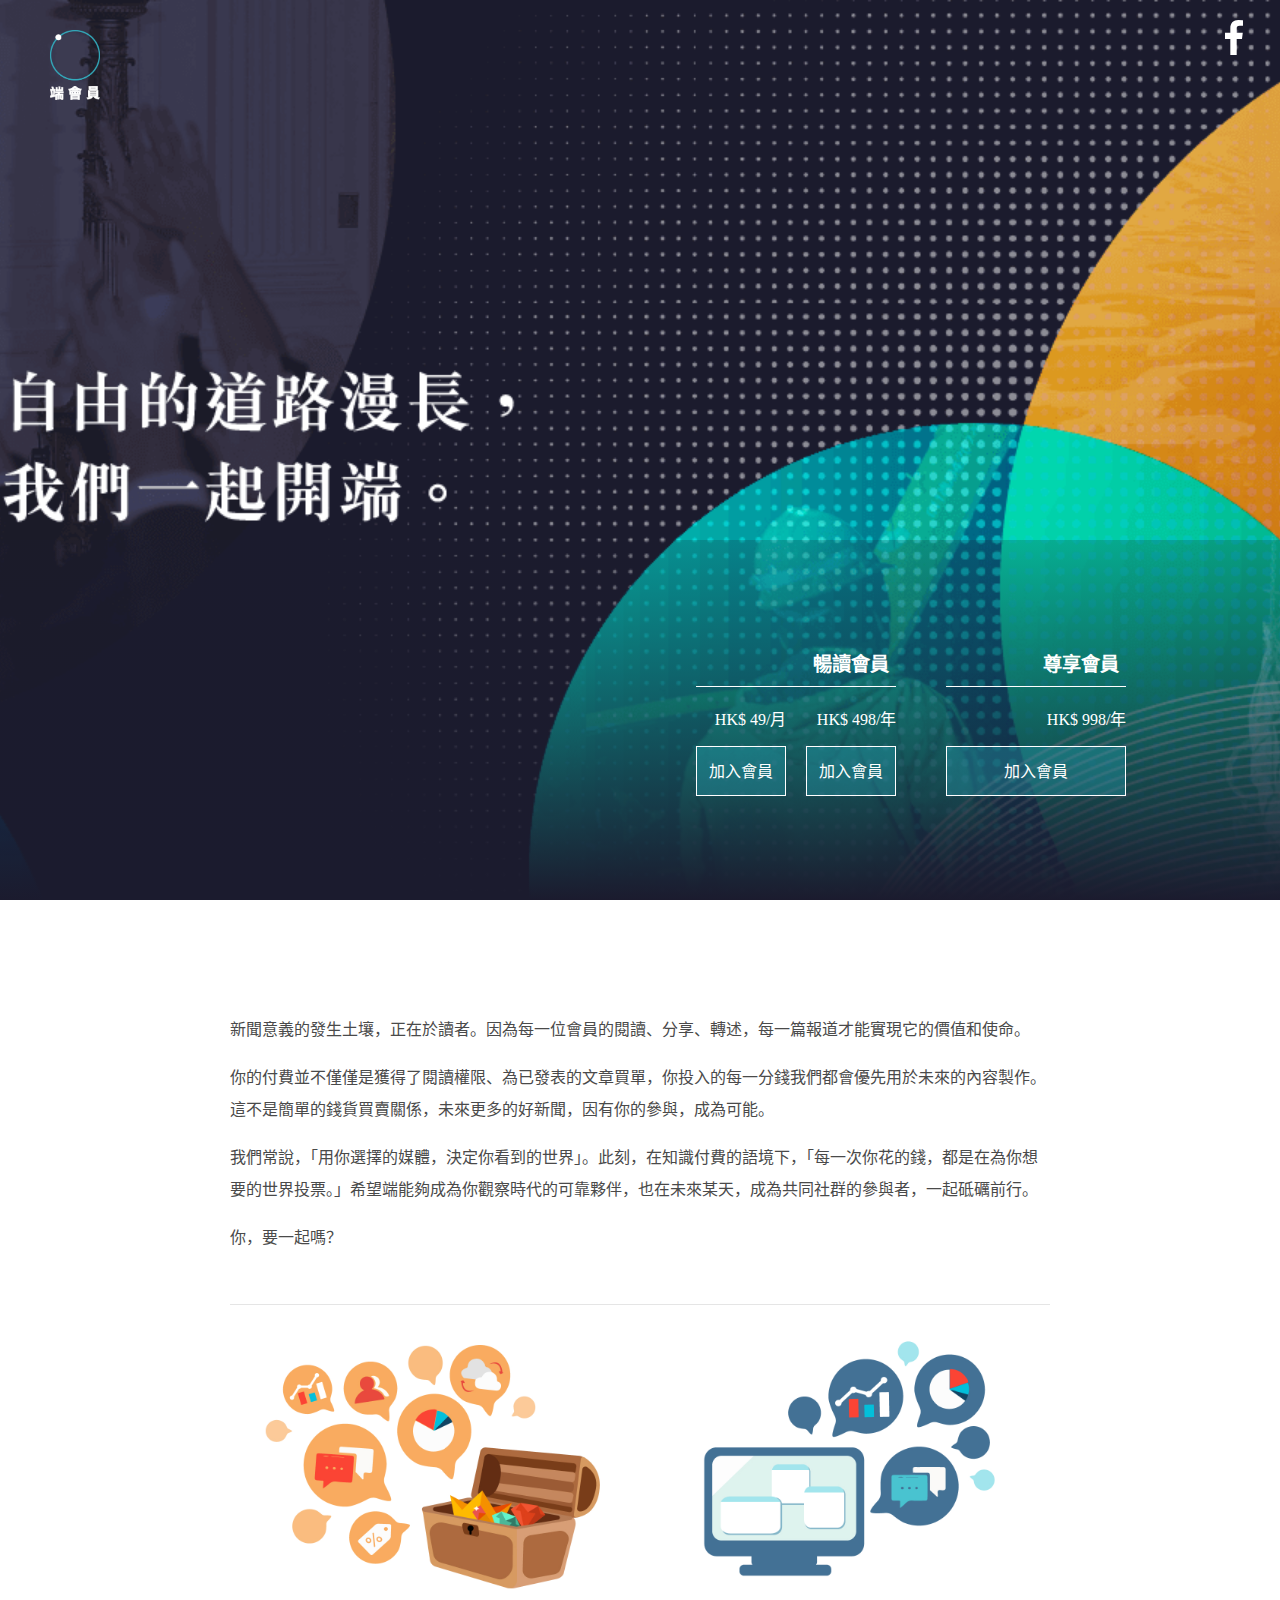
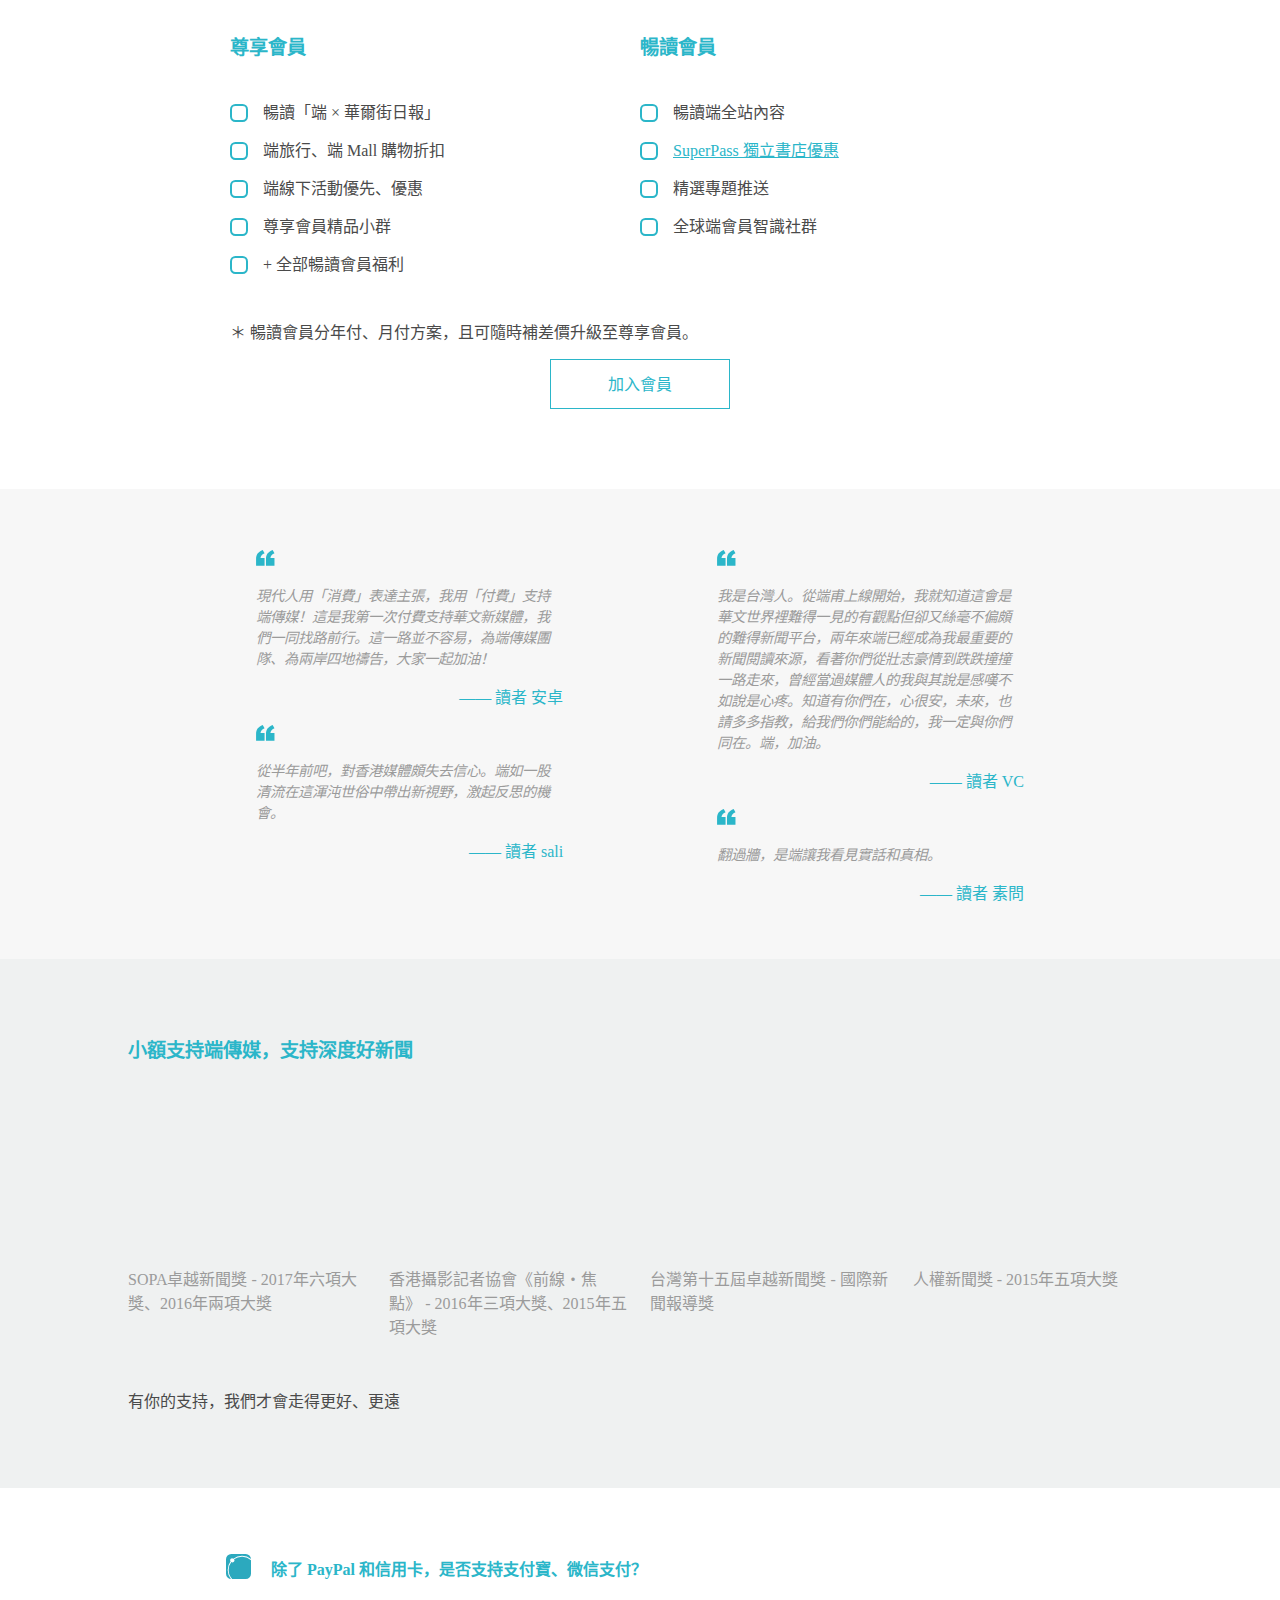
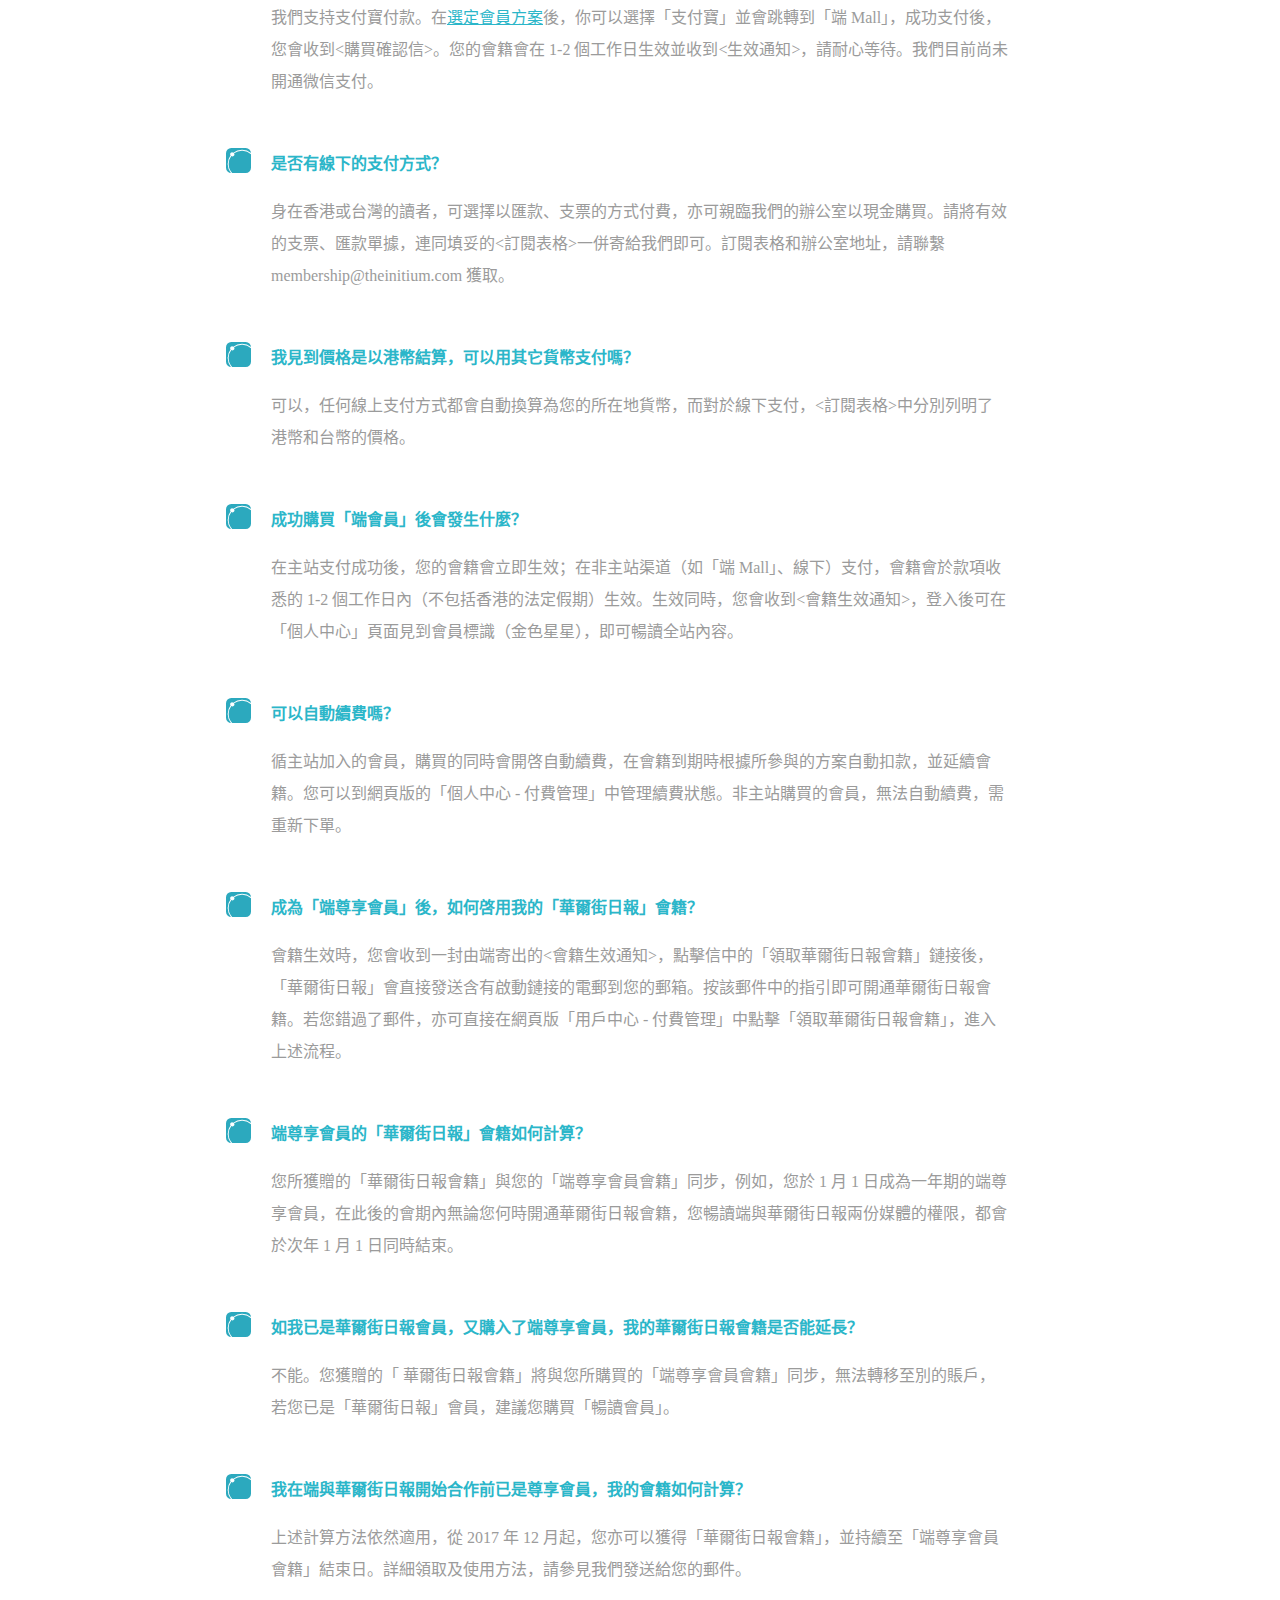
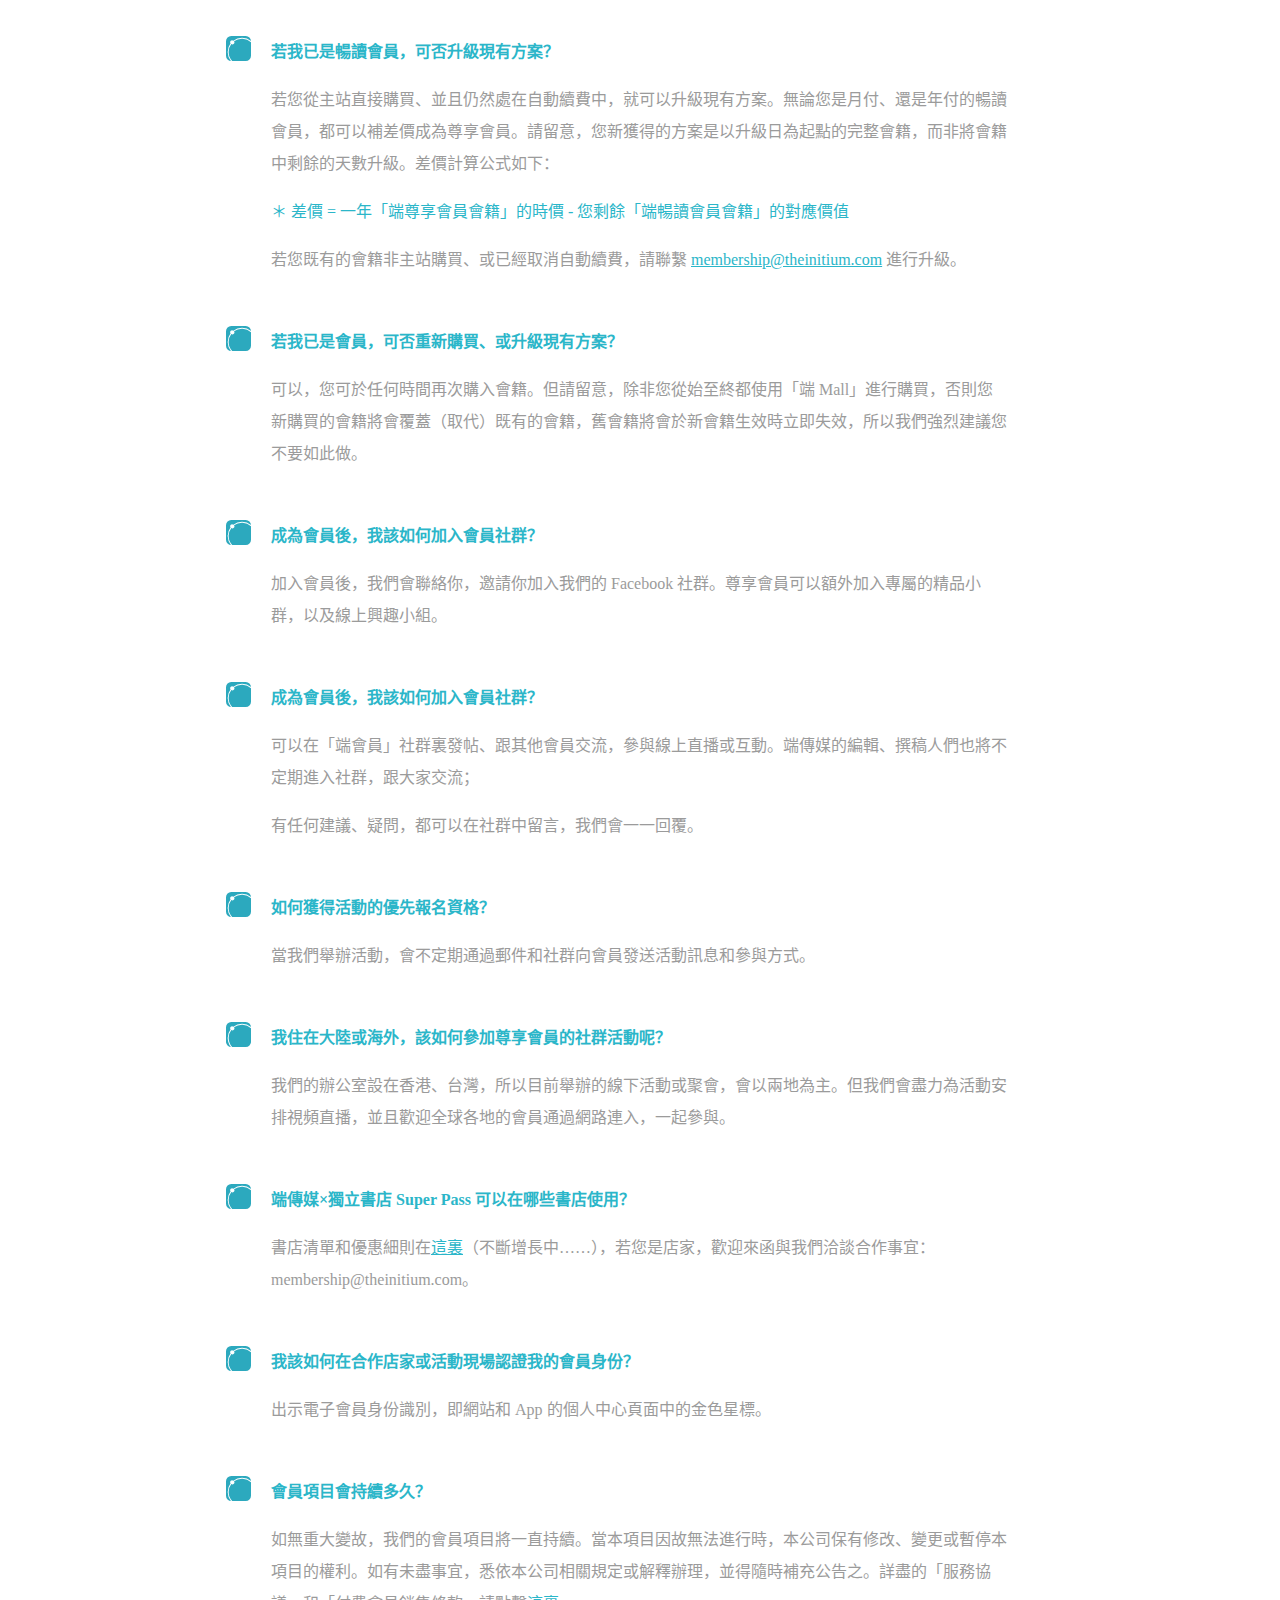
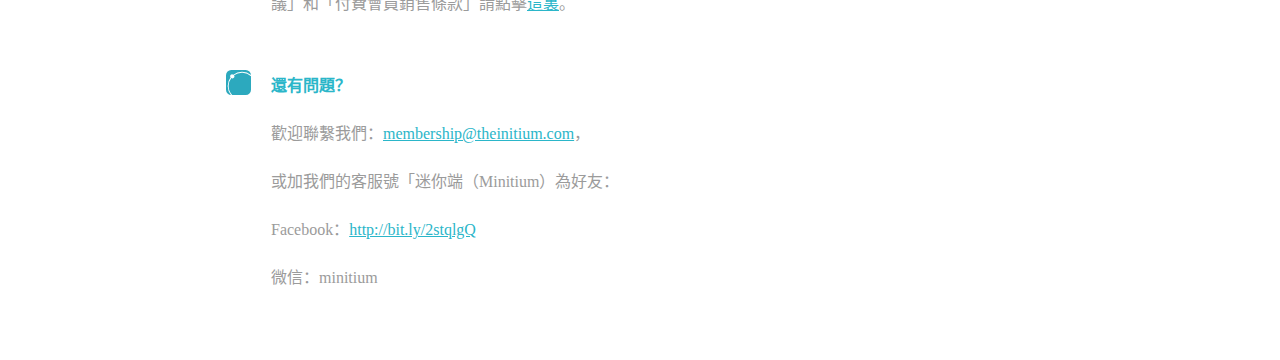
==== commit 10b9c823: "change content" ====
--- a/index.html
+++ b/index.html
@@ -337,7 +337,7 @@
           <p>成為「端尊享會員」後，如何啓用我的「華爾街日報」會籍？</p>
         </div>
         <div class="answer">
-          <p>會籍生效時，您會收到一封由端寄出的<會籍生效通知>，點擊信中的「領取華爾街日報會籍」鏈接後，「華爾街日報」會直接發送含有啟動碼的電郵到您的郵箱。按該郵件中的指引即可開通華爾街日報會籍。若您錯過了郵件，亦可直接在網頁版「用戶中心 - 付費管理」中點擊「領取華爾街日報會籍」，進入上述流程。</p>
+          <p>會籍生效時，您會收到一封由端寄出的<會籍生效通知>，點擊信中的「領取華爾街日報會籍」鏈接後，「華爾街日報」會直接發送含有啟動鏈接的電郵到您的郵箱。按該郵件中的指引即可開通華爾街日報會籍。若您錯過了郵件，亦可直接在網頁版「用戶中心 - 付費管理」中點擊「領取華爾街日報會籍」，進入上述流程。</p>
         </div>
         <div class="question" id="q7">
           <p>端尊享會員的「華爾街日報」會籍如何計算？</p>
@@ -349,7 +349,7 @@
           <p>如我已是華爾街日報會員，又購入了端尊享會員，我的華爾街日報會籍是否能延長？</p>
         </div>
         <div class="answer">
-          <p>不能。您獲贈的「「華爾街日報會籍」將與您所購買的「端尊享會員會籍」同步，無法轉移至別的賬戶，若您已是「華爾街日報」會員，建議您購買「暢讀會員」。</p>
+          <p>不能。您獲贈的「 華爾街日報會籍」將與您所購買的「端尊享會員會籍」同步，無法轉移至別的賬戶，若您已是「華爾街日報」會員，建議您購買「暢讀會員」。</p>
         </div>
         <div class="question" id="q9">
           <p>我在端與華爾街日報開始合作前已是尊享會員，我的會籍如何計算？</p>
